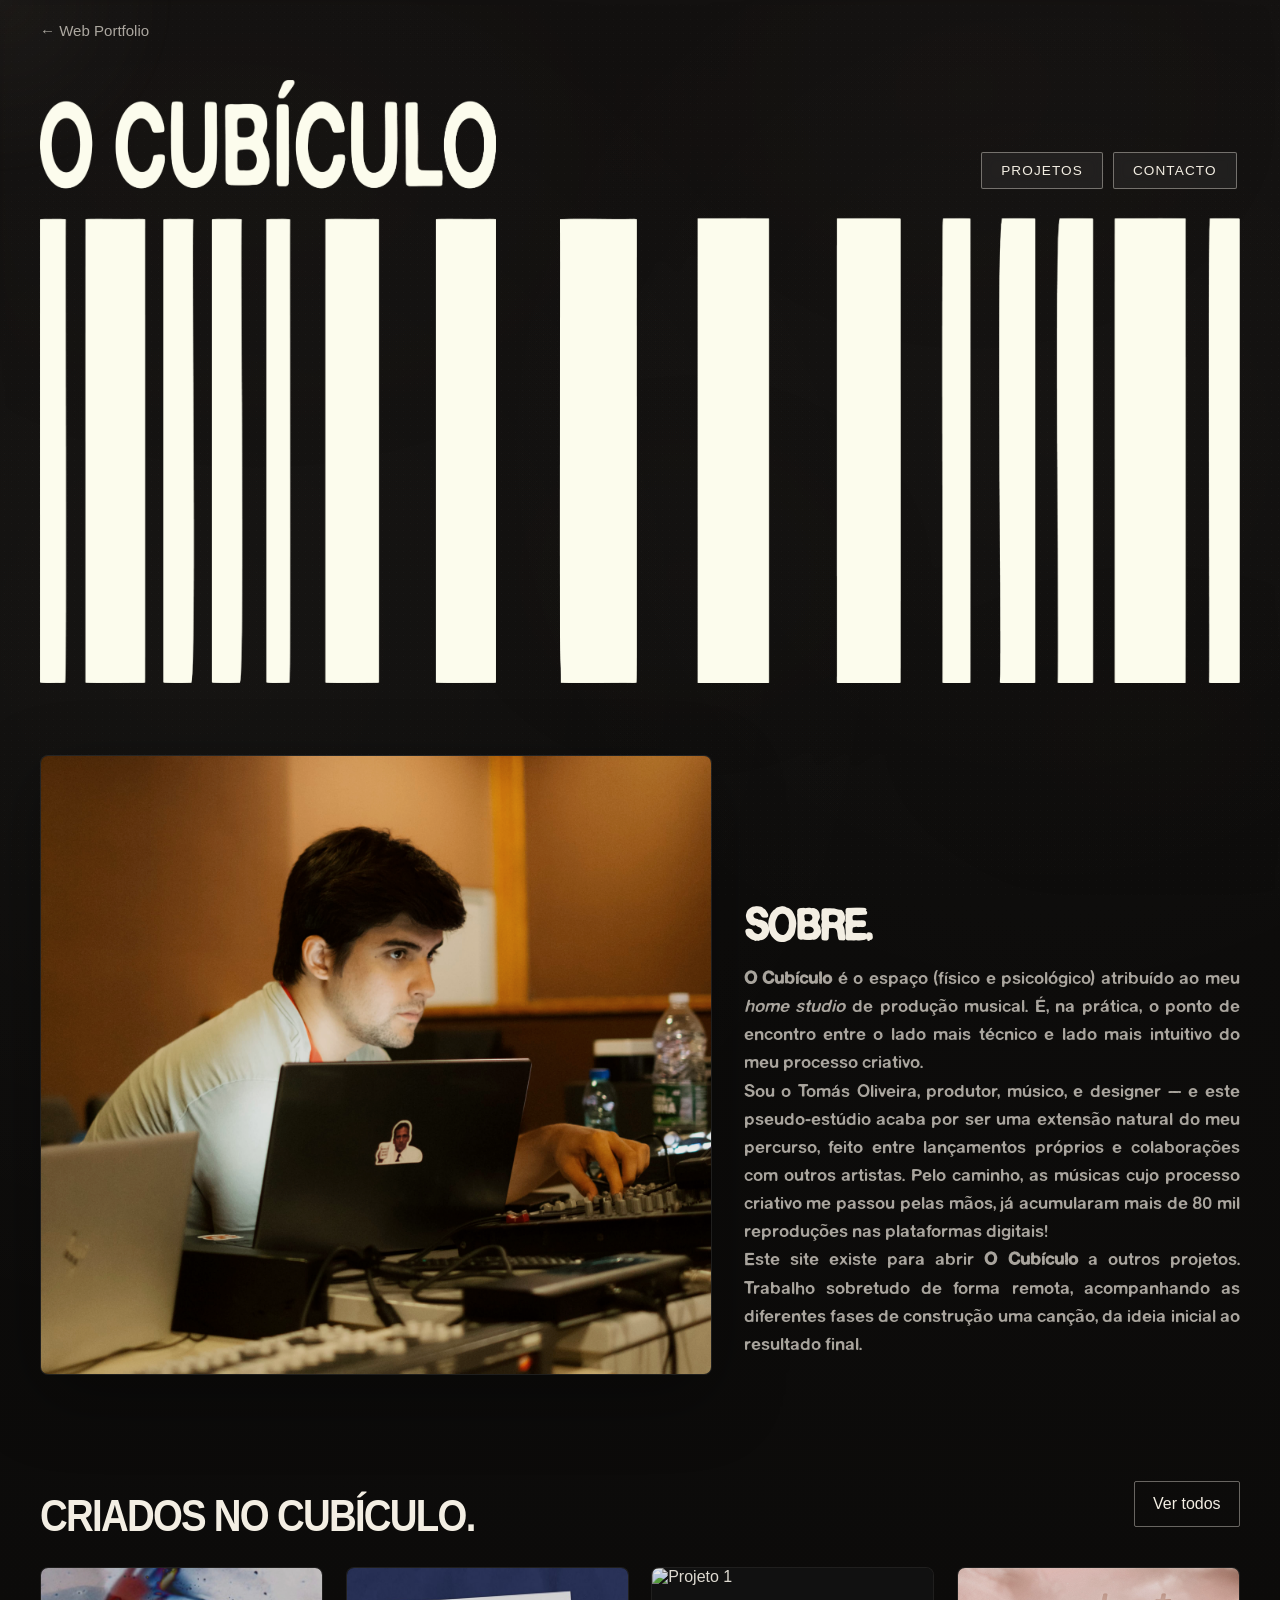
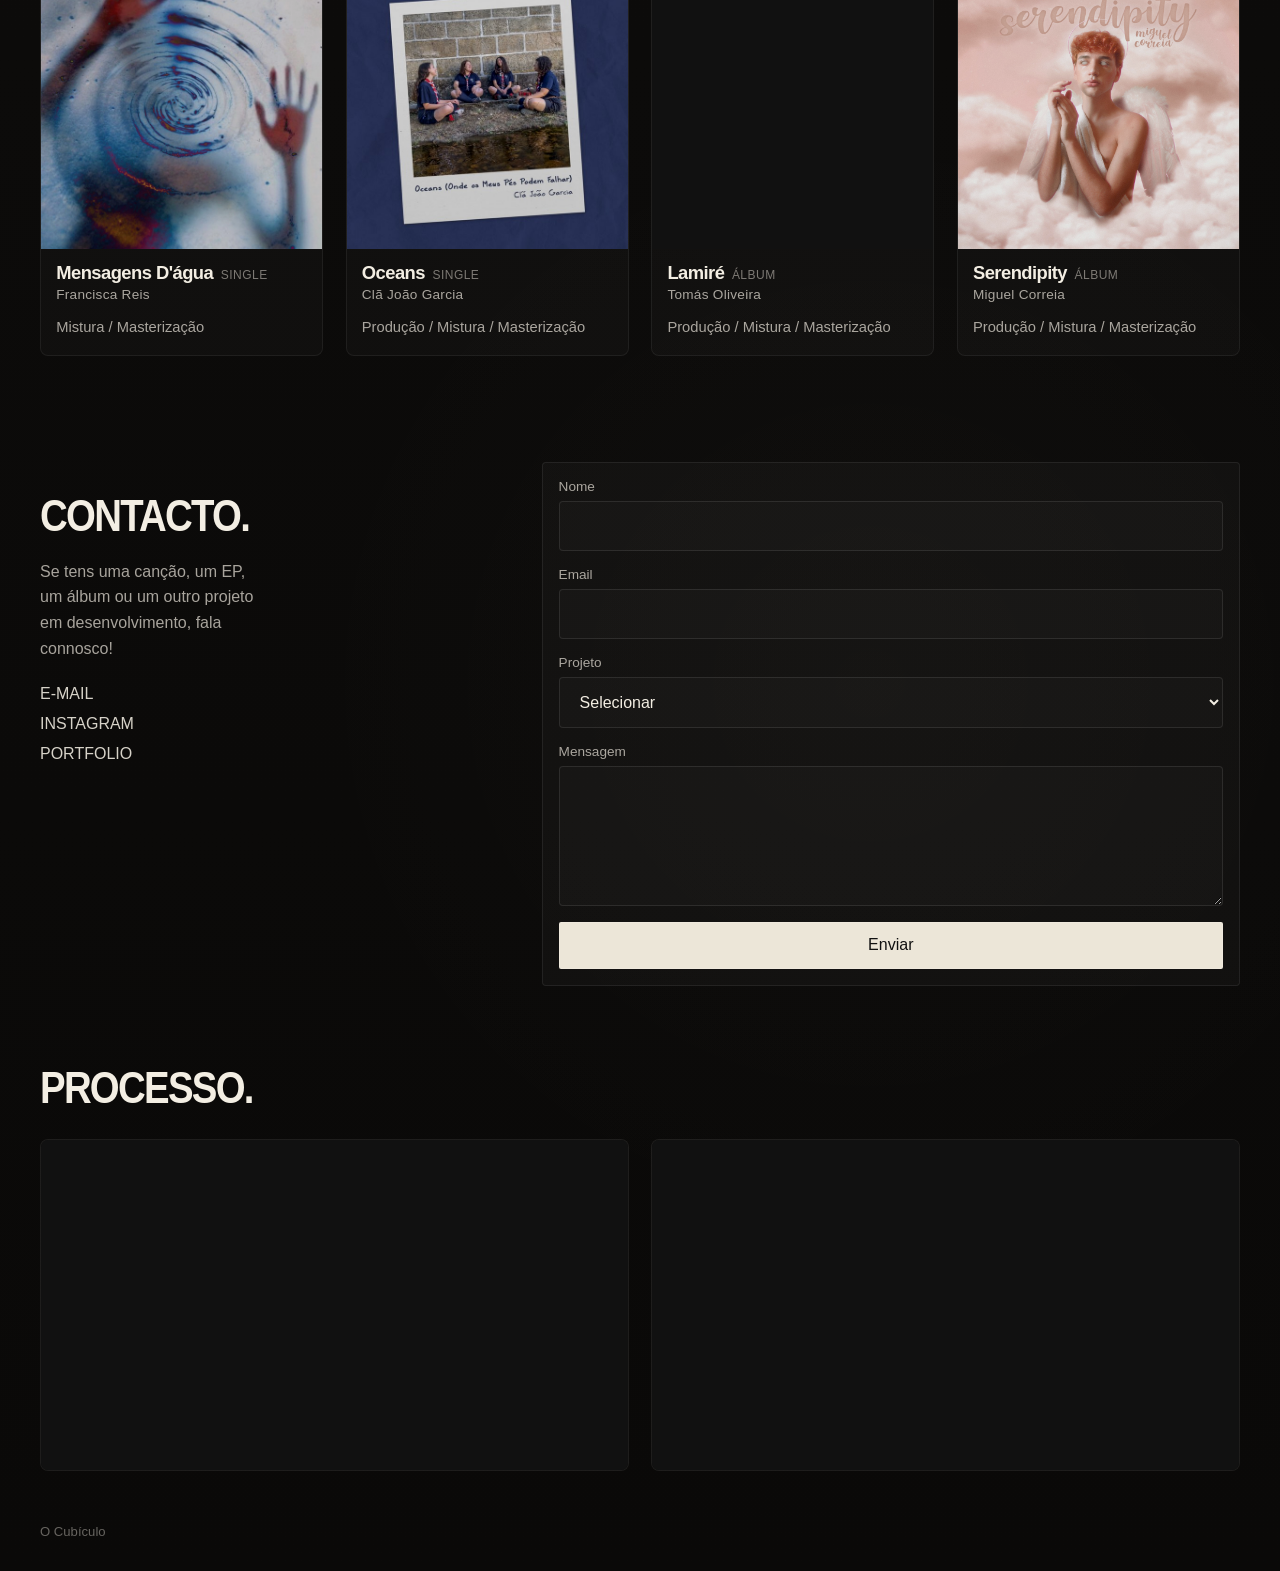
==== cubiculo/index.html @ 5eebec0a "jjj" ====
<!DOCTYPE html>
<html lang="pt-PT">

<head>
    <meta charset="UTF-8" />
    <meta name="viewport" content="width=device-width, initial-scale=1.0" />
    <title>O CUBÍCULO</title>
    <meta name="description" content="O CUBÍCULO" />
    <link rel="stylesheet" href="./style.css" />
    <link rel="icon" type="image/x-icon" href="./img/icon.ico">
    <!-- Preload das imagens críticas (above the fold) -->
    <link rel="preload" as="image" href="./img/cub-ext.png">
    <link rel="preload" as="image" href="./img/tomas1.jpeg">
    <link rel="preload" as="image" href="./img/textura.jpg">
</head>

<body>
    <div class="grain"></div>
    <div class="bg-stains"></div>
    <div class="site-texture"></div>
    <div class="cursor-glow"></div>

    <main class="page-shell" id="top">
        <div class="top-actions reveal">
            <a href="../index.html" class="back-home">← Web Portfolio</a>
        </div>

        <section class="hero hero-full-image reveal">

            <!-- BOTÕES SOBREPOSTOS -->
            <div class="hero-nav">
                <a href="#projetos" class="hero-btn">Projetos</a>
                <a href="#contacto" class="hero-btn ghost">Contacto</a>
            </div>

            <img src="./img/cub-ext.png" alt="O Cubículo" class="hero-full-image-file" />
        </section>


        <section class="section section-visual">
            <div class="visual-grid">
                <div class="visual-photo reveal">
                    <img src="./img/profissional.jpg" alt="Tomás no estúdio" loading="lazy" />
                </div>

                <div class="visual-copy reveal">
                    <p class="section-label"></p>
                    <h2>Sobre.</h2>
                    <p class="visual-bio">
                        <b>O Cubículo</b> é o espaço (físico e psicológico) atribuído ao meu <i>home studio</i> de produção musical. É, na prática, o ponto de encontro entre o lado mais técnico e lado mais intuitivo do meu processo criativo.
                        <br>Sou o Tomás Oliveira, produtor, músico, e designer — e este pseudo-estúdio acaba por ser uma extensão natural do meu percurso, feito entre lançamentos próprios e colaborações com outros artistas. Pelo caminho, as músicas cujo
                        processo criativo me passou pelas mãos, já acumularam mais de 80 mil reproduções nas plataformas digitais!
                        <br>Este site existe para abrir <b>O Cubículo</b> a outros projetos. Trabalho sobretudo de forma remota, acompanhando as diferentes fases de construção uma canção, da ideia inicial ao resultado final.
                    </p>
                </div>
            </div>
        </section>

        <section id="projetos" class="section">
            <div class="section-intro section-intro-row reveal projects-intro">
                <div>
                    <p class="section-label"></p>
                    <h2>Criados no Cubículo.</h2>
                </div>

                <a href="./projects.html" class="button button-secondary section-button">
          Ver todos
        </a>
            </div>

            <div class="projects-grid projects-grid-featured">
                <article class="project-card reveal">
                    <a href="https://show.co/B19aasw" class="project-image-link">
                        <div class="project-image-wrap square">
                            <img src="./img/agua.jpeg" alt="Mensagens d'Água" class="project-image" loading="lazy" />
                        </div>
                    </a>
                    <div class="project-meta">
                        <h3>Mensagens D'água<span class="project-type">Single</span></h3>
                        <p class="project-artist">Francisca Reis</p>
                        <p class="project-desc">Mistura / Masterização</p>
                    </div>
                </article>

                <article class="project-card reveal">
                    <a href="https://www.youtube.com/watch?v=JdPMcDybYcU&pp=ygUPY2xhIGpvYW8gZ2FyY2lh" class="project-image-link">
                        <div class="project-image-wrap square">
                            <img src="./img/oceans.jpg" alt="Projeto 2" class="project-image" loading="lazy" />
                        </div>
                    </a>
                    <div class="project-meta">
                        <h3>Oceans<span class="project-type">Single</span></h3>
                        <p class="project-artist">Clã João Garcia</p>
                        <p class="project-desc">Produção / Mistura / Masterização</p>
                    </div>
                </article>

                <article class="project-card reveal">
                    <a href="https://www.youtube.com/watch?v=5MT288F68ak&list=PL1ll4eaSecOFTSMpmSjdk_NV-mwaVOlEK&pp=sAgC" class="project-image-link" target="_blank" rel="noreferrer">
                        <div class="project-image-wrap square">
                            <img src="./img/lamire.png" alt="Projeto 1" class="project-image" loading="lazy" />
                        </div>
                    </a>
                    <div class="project-meta">
                        <h3>Lamiré<span class="project-type">Álbum</span></h3>
                        <p class="project-artist">Tomás Oliveira</p>
                        <p class="project-desc">Produção / Mistura / Masterização</p>
                    </div>
                </article>

                <article class="project-card reveal">
                    <a href="https://www.youtube.com/watch?v=RCt8XkPFYEo&list=OLAK5uy_lKosbOljM3oK3ca_vEiYVicgf_FSefivw" class="project-image-link">
                        <div class="project-image-wrap square">
                            <img src="./img/serendipity.jpg" alt="Projeto 3" class="project-image" loading="lazy" />
                        </div>
                    </a>
                    <div class="project-meta">
                        <h3>Serendipity<span class="project-type">Álbum</span></h3>
                        <p class="project-artist">Miguel Correia</p>
                        <p class="project-desc">Produção / Mistura / Masterização</p>
                    </div>
                </article>
            </div>
        </section>


        <section id="contacto" class="section contact-section">
            <div class="contact-grid">
                <div class="contact-copy reveal">
                    <div class="section-intro contact-intro">
                        <p class="section-label"></p>
                        <h2>Contacto.</h2>
                    </div>

                    <p class="contact-text">
                        Se tens uma canção, um EP, um álbum ou um outro projeto em desenvolvimento, fala connosco!
                    </p>

                    <div class="contact-links">
                        <a href="mailto:tomasoliveira.media@gmail.com">E-MAIL</a>
                        <a href="https://instagram.com/ocubiculo" target="_blank" rel="noreferrer">INSTAGRAM</a>
                        <a href="../index.html">PORTFOLIO</a>
                    </div>
                </div>

                <form class="contact-form reveal" action="https://formspree.io/f/mpqorqjp" method="POST">

                    <div class="form-row">
                        <label for="nome">Nome</label>
                        <input type="text" id="nome" name="nome" required />
                    </div>

                    <div class="form-row">
                        <label for="email">Email</label>
                        <input type="email" id="email" name="email" required />
                    </div>

                    <div class="form-row">
                        <label for="tipo">Projeto</label>
                        <select id="tipo" name="tipo">
    <option value="">Selecionar</option>
    <option value="producao">Produção</option>
    <option value="mistura">Mistura</option>
    <option value="master">Masterização</option>
    <option value="composicao">Mistura & Masterização</option>
    <option value="outro">Outro</option>
  </select>
                    </div>

                    <div class="form-row">
                        <label for="mensagem">Mensagem</label>
                        <textarea id="mensagem" name="mensagem" rows="6" required></textarea>
                    </div>

                    <button type="submit" class="button button-primary">Enviar</button>
                </form>
            </div>
        </section>

        <section id="videos" class="section">
            <div class="section-intro reveal">
                <p class="section-label"></p>
                <h2>Processo.</h2>
            </div>

            <div class="videos-grid videos-grid-clean">
                <div class="video-card reveal">
                    <div class="video-embed">
                        <iframe src="https://www.youtube.com/embed/i1QkJxJHWWk" title="Vídeo 1" loading="lazy" allow="accelerometer; autoplay; clipboard-write; encrypted-media; gyroscope; picture-in-picture; web-share" allowfullscreen></iframe>
                    </div>
                </div>

                <div class="video-card reveal">
                    <div class="video-embed">
                        <iframe src="https://www.youtube.com/embed/a8SZSNYCGrU" title="Vídeo 2" loading="lazy" allow="accelerometer; autoplay; clipboard-write; encrypted-media; gyroscope; picture-in-picture; web-share" allowfullscreen></iframe>
                    </div>
                </div>
            </div>
        </section>

        <footer class="site-footer">
            <p>O Cubículo</p>
        </footer>
    </main>

    <script src="./script.js"></script>
</body>

</html>
---- cubiculo/style.css ----
:root {
    --bg: #0a0908;
    --bg-2: #0d0c0b;
    --bg-3: #131110;
    --panel: rgba(246, 240, 228, 0.035);
    --line: rgba(246, 240, 228, 0.095);
    --text: #f3eee3;
    --muted: rgba(243, 238, 227, 0.68);
    --accent: #ece6d8;
    --max: 1240px;
    --font-main: "Generic", "Nimbus Sans", "Helvetica Neue", Arial, sans-serif;
    --radius: 18px;
    --radius-lg: 28px;
    --shadow: 0 22px 70px rgba(0, 0, 0, 0.34);
}

* {
    box-sizing: border-box;
}

html {
    scroll-behavior: smooth;
}

body {
    margin: 0;
    background: radial-gradient(circle at 15% 20%, rgba(255, 244, 220, 0.03), transparent 26%), radial-gradient(circle at 82% 14%, rgba(255, 244, 220, 0.022), transparent 20%), radial-gradient(circle at 68% 72%, rgba(255, 244, 220, 0.02), transparent 24%), linear-gradient(180deg, var(--bg-3) 0%, var(--bg-2) 28%, var(--bg) 100%);
    color: var(--text);
    font-family: var(--font-main);
    font-stretch: 105%;
    text-rendering: optimizeLegibility;
    -webkit-font-smoothing: antialiased;
    overflow-x: hidden;
}

@font-face {
    font-family: "Generic Slim";
    src: url("./fonts/generic-g40-cc-slender.otf") format("opentype");
    font-weight: normal;
    font-style: normal;
    font-display: swap;
}

.site-texture {
    position: fixed;
    inset: 0;
    pointer-events: none;
    z-index: 0;
    background-image: url("./img/textura.jpg");
    background-size: cover;
    background-position: center;
    background-repeat: no-repeat;
    opacity: 0.20;
    mix-blend-mode: screen;
    will-change: transform;
    contain: strict;
}

img {
    display: block;
    max-width: 100%;
}

a {
    color: inherit;
    text-decoration: none;
}

button,
input,
textarea,
select {
    font: inherit;
}

.grain {
    position: fixed;
    inset: 0;
    pointer-events: none;
    z-index: 0;
    opacity: 0.18;
    mix-blend-mode: screen;
    background-image: radial-gradient(rgba(255, 255, 255, 0.16) 0.7px, transparent 0.7px), radial-gradient(rgba(255, 255, 255, 0.08) 0.5px, transparent 0.5px);
    background-size: 4px 4px, 7px 7px;
    background-position: 0 0, 1px 2px;
}

.bg-stains {
    position: fixed;
    inset: 0;
    pointer-events: none;
    z-index: 0;
    opacity: 0.34;
    background: radial-gradient(ellipse at 20% 18%, rgba(120, 105, 85, 0.07), transparent 34%), radial-gradient(ellipse at 76% 10%, rgba(135, 115, 92, 0.05), transparent 28%), radial-gradient(ellipse at 54% 64%, rgba(110, 95, 78, 0.055), transparent 30%), radial-gradient(ellipse at 90% 82%, rgba(92, 80, 64, 0.04), transparent 22%);
    filter: blur(6px);
    will-change: transform;
    contain: strict;
}

.cursor-glow {
    position: fixed;
    width: 420px;
    height: 420px;
    border-radius: 50%;
    pointer-events: none;
    z-index: 0;
    background: radial-gradient(circle, rgba(255, 245, 224, 0.05), transparent 65%);
    transform: translate(-50%, -50%);
    filter: blur(10px);
    opacity: 0.75;
    will-change: left, top;
}

.page-shell,
.site-footer {
    position: relative;
    z-index: 1;
}

.page-shell {
    max-width: var(--max);
    margin: 0 auto;
    padding: 0 1.25rem;
}

.page-top {
    padding: 2.2rem 0 2.5rem;
    display: grid;
    gap: 1.75rem;
}

.page-top-links {
    display: flex;
    flex-wrap: wrap;
    gap: 1rem 1.4rem;
    align-items: center;
}

.back-link {
    display: inline-flex;
    align-items: center;
    gap: 0.3rem;
    color: var(--muted);
    font-size: 0.94rem;
    line-height: 1;
    transition: opacity 180ms ease, transform 180ms ease, color 180ms ease;
}

.back-link:hover {
    color: var(--text);
    transform: translateX(-2px);
}

.page-heading {
    display: grid;
    gap: 1rem;
}

.page-heading .eyebrow,
.page-heading h1 {
    margin: 0;
}

.top-actions {
    padding-top: 1.4rem;
}

.back-home,
.back-link {
    display: inline-flex;
    align-items: center;
    gap: 0.3rem;
    color: var(--muted);
    font-size: 0.94rem;
    transition: opacity 180ms ease, transform 180ms ease, color 180ms ease;
}

.back-home:hover,
.back-link:hover {
    color: var(--text);
    transform: translateX(-2px);
}

.hero {
    min-height: auto;
    display: block;
    padding: 2.5rem 0 1.5rem;
}

.hero-full-image {
    width: 100%;
    position: relative;
}

.hero-full-image-file {
    display: block;
    width: 100%;
    height: auto;
    max-width: 100%;
}

.hero-nav {
    position: absolute;
    top: 7rem;
    right: 0.2rem;
    display: flex;
    gap: 0.6rem;
    z-index: 5;
}

.hero-btn {
    font-family: inherit;
    font-size: 0.85rem;
    text-transform: uppercase;
    letter-spacing: 0.08em;
    color: var(--text);
    background: rgba(255, 255, 255, 0.06);
    padding: 0.6rem 1.2rem;
    border-radius: 2px;
    border: 1px solid rgba(243, 238, 227, 0.4);
    backdrop-filter: blur(6px);
    transition: all 0.2s ease;
    filter: blur(0.2px);
}

.hero-btn:hover {
    background: var(--text);
    color: #111;
    border-color: var(--text);
}

.hero-copy,
.page-heading,
.visual-copy {
    display: grid;
    gap: 1.1rem;
    font-family: "Generic Slim", var(--font-main);
}

.hero-copy {
    max-width: 420px;
    justify-self: start;
}

.eyebrow,
.section-label {
    margin: 0;
    letter-spacing: 0.08em;
    text-transform: uppercase;
    font-size: 0.76rem;
    line-height: 1.2;
    color: var(--muted);
}

.ink {
    text-shadow: 0 0 0.4px rgba(243, 238, 227, 0.9), 0.4px 0 rgba(243, 238, 227, 0.15), -0.4px 0 rgba(243, 238, 227, 0.1);
    filter: blur(0.15px);
}

h1,
h2,
h3,
p {
    margin-top: 0;
}

h1 {
    margin-bottom: 0;
    font-size: clamp(2.5rem, 6vw, 5rem);
    line-height: 0.94;
    letter-spacing: -0.05em;
    font-weight: 600;
    max-width: 9ch;
    text-transform: uppercase;
    transform: scaleY(1.16);
}

h2 {
    margin-bottom: 0;
    font-size: clamp(1.8rem, 3vw, 2.8rem);
    line-height: 0.96;
    letter-spacing: -0.045em;
    font-weight: 600;
    max-width: 20ch;
    text-transform: uppercase;
    transform: scaleY(1.16);
    transform-origin: center;
}

h3 {
    margin-bottom: 0.3rem;
    font-size: 1.15rem;
    line-height: 1.02;
    letter-spacing: -0.03em;
    font-weight: 600;
}

.hero-text,
.contact-text,
.service-line span:last-child,
.project-desc {
    font-size: 1rem;
    line-height: 1.6;
    color: var(--muted);
}

.visual-bio {
    font-size: 1.1rem;
    line-height: 1.6;
    color: var(--muted);
    text-align: justify;
}

.project-artist {
    font-size: 0.85rem;
    color: var(--muted);
    letter-spacing: 0.02em;
}

.project-type {
    font-size: 0.75rem;
    color: var(--muted);
    opacity: 0.7;
    font-weight: 400;
    white-space: nowrap;
    padding-left: 3%;
    text-transform: uppercase;
    letter-spacing: 0.04em;
}

.hero-text {
    max-width: 24ch;
    margin-bottom: 1.6rem;
}

.visual-bio,
.contact-text {
    margin: 0;
}

select {
    width: 100%;
    border: 1px solid rgba(255, 255, 255, 0.09);
    background: rgba(255, 255, 255, 0.02);
    color: var(--text);
    padding: 0.95rem 1rem;
    border-radius: 4px;
    outline: none;
    transition: border-color 180ms ease, background 180ms ease;
}

select:focus {
    border-color: rgba(255, 255, 255, 0.22);
    background: rgba(255, 255, 255, 0.04);
}

.hero-actions {
    display: flex;
    gap: 0.8rem;
    flex-wrap: wrap;
}

.button {
    display: inline-flex;
    align-items: center;
    justify-content: center;
    min-height: 46px;
    padding: 0.82rem 1.15rem;
    border-radius: 2px;
    border: 1px solid rgba(243, 238, 227, 0.4);
    transition: transform 180ms ease, background 180ms ease, border-color 180ms ease, opacity 180ms ease;
}

.button:hover {
    transform: translateY(-1px);
    background: var(--text);
    color: #111;
    border-color: var(--text);
}

.button-primary {
    background: var(--accent);
    color: #111;
    border-color: rgba(243, 238, 227, 0.4);
}

.button-secondary {
    background: transparent;
    color: var(--text);
}

.section {
    padding: 3.3rem 0;
}

.section-projects-list {
    padding-top: 0;
}

.section-compact {
    padding: 4rem 0;
}

.section-intro {
    display: grid;
    gap: 1rem;
    margin-bottom: 2rem;
}

.section-intro-row {
    display: flex;
    align-items: end;
    justify-content: space-between;
    gap: 1rem;
}

.section-button {
    white-space: nowrap;
}

.section-visual {
    padding-top: 3rem;
}

.visual-grid {
    display: grid;
    grid-template-columns: minmax(0, 1.15fr) minmax(0, 0.85fr);
    gap: 2rem;
    align-items: end;
}

.visual-photo {
    border-radius: 8px;
    overflow: hidden;
    border: 1px solid rgba(255, 255, 255, 0.06);
    background: rgba(255, 255, 255, 0.02);
    box-shadow: var(--shadow);
}

.visual-photo img {
    width: 100%;
    height: 100%;
    object-fit: cover;
    min-height: 520px;
    max-height: 760px;
    filter: saturate(0.88) contrast(1.02) brightness(0.92);
}

.visual-copy {
    padding-bottom: 1rem;
}

.projects-intro {
    align-items: flex-start;
}

.projects-intro>div:first-child {
    display: grid;
    gap: 1.1rem;
    max-width: 760px;
}

.projects-intro .section-label {
    margin: 0;
}

.projects-intro h2 {
    margin: 0;
    max-width: 26ch;
}

.projects-grid {
    display: grid;
    gap: 1.4rem;
    align-items: start;
}

.projects-grid-featured,
.projects-grid-all {
    grid-template-columns: repeat(4, minmax(0, 1fr));
}

.project-card {
    background: rgba(255, 255, 255, 0.022);
    border: 1px solid rgba(255, 255, 255, 0.06);
    border-radius: 8px;
    overflow: hidden;
    transition: transform 220ms ease, border-color 220ms ease, background 220ms ease;
}

.project-card:hover {
    transform: translateY(-4px);
    border-color: rgba(255, 255, 255, 0.14);
    background: rgba(255, 255, 255, 0.04);
}

.project-image-link {
    display: block;
}

.project-image-wrap {
    display: block;
    overflow: hidden;
    background: #111;
}

.project-image-wrap.square {
    aspect-ratio: 1 / 1;
}

.project-image {
    width: 100%;
    height: 100%;
    object-fit: cover;
    filter: saturate(0.88) contrast(1.04) brightness(0.9);
    transition: transform 500ms ease;
}

.project-card:hover .project-image,
.project-image-link:hover .project-image {
    transform: scale(1.035);
}

.project-meta {
    padding: 0.9rem 0.95rem 1rem;
}

.project-desc {
    margin-bottom: 0;
    font-size: 0.92rem;
}

.services-minimal {
    border-top: 1px solid var(--line);
}

.service-line {
    display: grid;
    grid-template-columns: 1fr 1.2fr;
    gap: 1rem;
    padding: 1rem 0;
    border-bottom: 1px solid var(--line);
}

.service-line span:first-child {
    font-size: 1.1rem;
    line-height: 1.1;
    letter-spacing: -0.02em;
}

.contact-section {
    padding-bottom: 1rem;
}

.contact-grid {
    display: grid;
    grid-template-columns: minmax(0, 0.8fr) minmax(0, 1.2fr);
    gap: 2.25rem;
    align-items: start;
}

.contact-copy {
    display: grid;
    gap: 1.5rem;
    align-self: start;
    padding-top: 1.25rem;
}

.contact-intro {
    margin-bottom: 0;
}

.contact-copy h2 {
    max-width: 14ch;
}

.contact-text {
    max-width: 26ch;
}

.contact-links {
    display: grid;
    gap: 0.75rem;
}

.contact-links a {
    color: var(--text);
    opacity: 0.88;
    transition: opacity 180ms ease;
}

.contact-links a:hover {
    opacity: 1;
}

.contact-form {
    display: grid;
    gap: 1rem;
    padding: 1rem;
    border-radius: 4px;
    background: rgba(255, 255, 255, 0.028);
    border: 1px solid rgba(255, 255, 255, 0.07);
}

.form-row {
    display: grid;
    gap: 0.42rem;
}

label {
    font-size: 0.85rem;
    color: var(--muted);
}

input,
textarea {
    width: 100%;
    border: 1px solid rgba(255, 255, 255, 0.09);
    background: rgba(255, 255, 255, 0.02);
    color: var(--text);
    padding: 0.95rem 1rem;
    border-radius: 4px;
    outline: none;
    transition: border-color 180ms ease, background 180ms ease;
}

input:focus,
textarea:focus {
    border-color: rgba(255, 255, 255, 0.22);
    background: rgba(255, 255, 255, 0.04);
}

.videos-grid {
    display: grid;
    grid-template-columns: repeat(2, minmax(0, 1fr));
    gap: 1.4rem;
    align-items: start;
}

.video-card {
    background: rgba(255, 255, 255, 0.022);
    border: 1px solid rgba(255, 255, 255, 0.06);
    border-radius: 8px;
    overflow: hidden;
    transition: transform 220ms ease, border-color 220ms ease, background 220ms ease;
}

.video-card:hover {
    transform: translateY(-4px);
    border-color: rgba(255, 255, 255, 0.14);
    background: rgba(255, 255, 255, 0.04);
}

.video-embed {
    position: relative;
    aspect-ratio: 16 / 9;
    background: #111;
}

.video-embed iframe {
    width: 100%;
    height: 100%;
    border: 0;
    display: block;
}

.video {
    padding-top: 1.25rem;
}

.site-footer {
    padding: 0 0 2rem;
}

.site-footer p {
    margin: 0;
    color: rgba(243, 238, 227, 0.4);
    font-size: 0.82rem;
}

.reveal {
    opacity: 0;
    transform: translateY(22px);
    transition: opacity 700ms ease, transform 700ms ease;
}

.reveal.visible {
    opacity: 1;
    transform: translateY(0);
}

@media (max-width: 1100px) {
    .projects-grid-featured,
    .projects-grid-all {
        grid-template-columns: repeat(2, minmax(0, 1fr));
    }
}

@media (max-width: 980px) {
    .hero,
    .visual-grid,
    .contact-grid,
    .service-line,
    .videos-grid {
        grid-template-columns: 1fr;
    }
    .hero {
        min-height: auto;
        gap: 2rem;
        padding-top: 2rem;
    }
    .hero-copy {
        max-width: none;
        order: 2;
    }
    .visual-photo img {
        min-height: 360px;
        max-height: 520px;
    }
    .contact-copy {
        padding-top: 0;
        gap: 1.25rem;
    }
    h1,
    h2 {
        max-width: none;
    }
    .section-intro-row {
        align-items: start;
        flex-direction: column;
    }
}

@media (max-width: 760px) {
    .page-shell {
        padding: 0 1rem;
    }
    .cursor-glow,
    .grain {
        display: none;
    }
    .site-texture {
        opacity: 0.12;
    }
    .bg-stains {
        opacity: 0.16;
        filter: blur(10px);
    }
    .top-actions {
        padding-top: 1rem;
    }
    .back-home,
    .back-link {
        font-size: 0.9rem;
    }
    .hero {
        padding: 1rem 0 0.5rem;
    }
    .hero-full-image {
        display: grid;
        gap: 0.9rem;
    }
    .hero-nav {
        position: static;
        display: grid;
        grid-template-columns: 1fr 1fr;
        gap: 0.6rem;
        order: 2;
    }
    .hero-full-image-file {
        order: 1;
        width: 100%;
        height: auto;
    }
    .hero-btn {
        width: 100%;
        justify-content: center;
        padding: 0.8rem 0.9rem;
        font-size: 0.8rem;
        backdrop-filter: none;
    }
    h1 {
        font-size: clamp(2.2rem, 13vw, 4rem);
        transform: scaleY(1.1);
    }
    h2 {
        font-size: clamp(1.9rem, 9vw, 2.5rem);
        line-height: 0.95;
        max-width: none;
        transform: scaleY(1.08);
    }
    .projects-intro h2,
    .contact-copy h2 {
        max-width: none;
    }
    .projects-grid-featured,
    .projects-grid-all {
        grid-template-columns: 1fr;
    }
    .projects-grid {
        gap: 1rem;
    }
    .project-meta {
        padding: 0.8rem 0.85rem 0.9rem;
    }
    .project-artist {
        font-size: 0.82rem;
    }
    .project-desc {
        font-size: 0.88rem;
        line-height: 1.45;
    }
    .service-line {
        grid-template-columns: 1fr;
        gap: 0.35rem;
        padding: 0.95rem 0;
    }
    .service-line span:first-child {
        font-size: 1rem;
    }
    .service-line span:last-child {
        font-size: 0.95rem;
        line-height: 1.45;
    }
    .visual-grid,
    .contact-grid,
    .videos-grid {
        grid-template-columns: 1fr;
    }
    .visual-photo img {
        min-height: 300px;
        max-height: 460px;
    }
    .contact-section {
        padding-bottom: 0.5rem;
    }
    .contact-form {
        padding: 1rem;
    }
    .section {
        padding: 3.2rem 0;
    }
    .section-compact {
        padding: 2.8rem 0;
    }
    .button {
        width: 100%;
    }
    .page-top {
        padding: 1.4rem 0 1.6rem;
        gap: 1.1rem;
    }
}
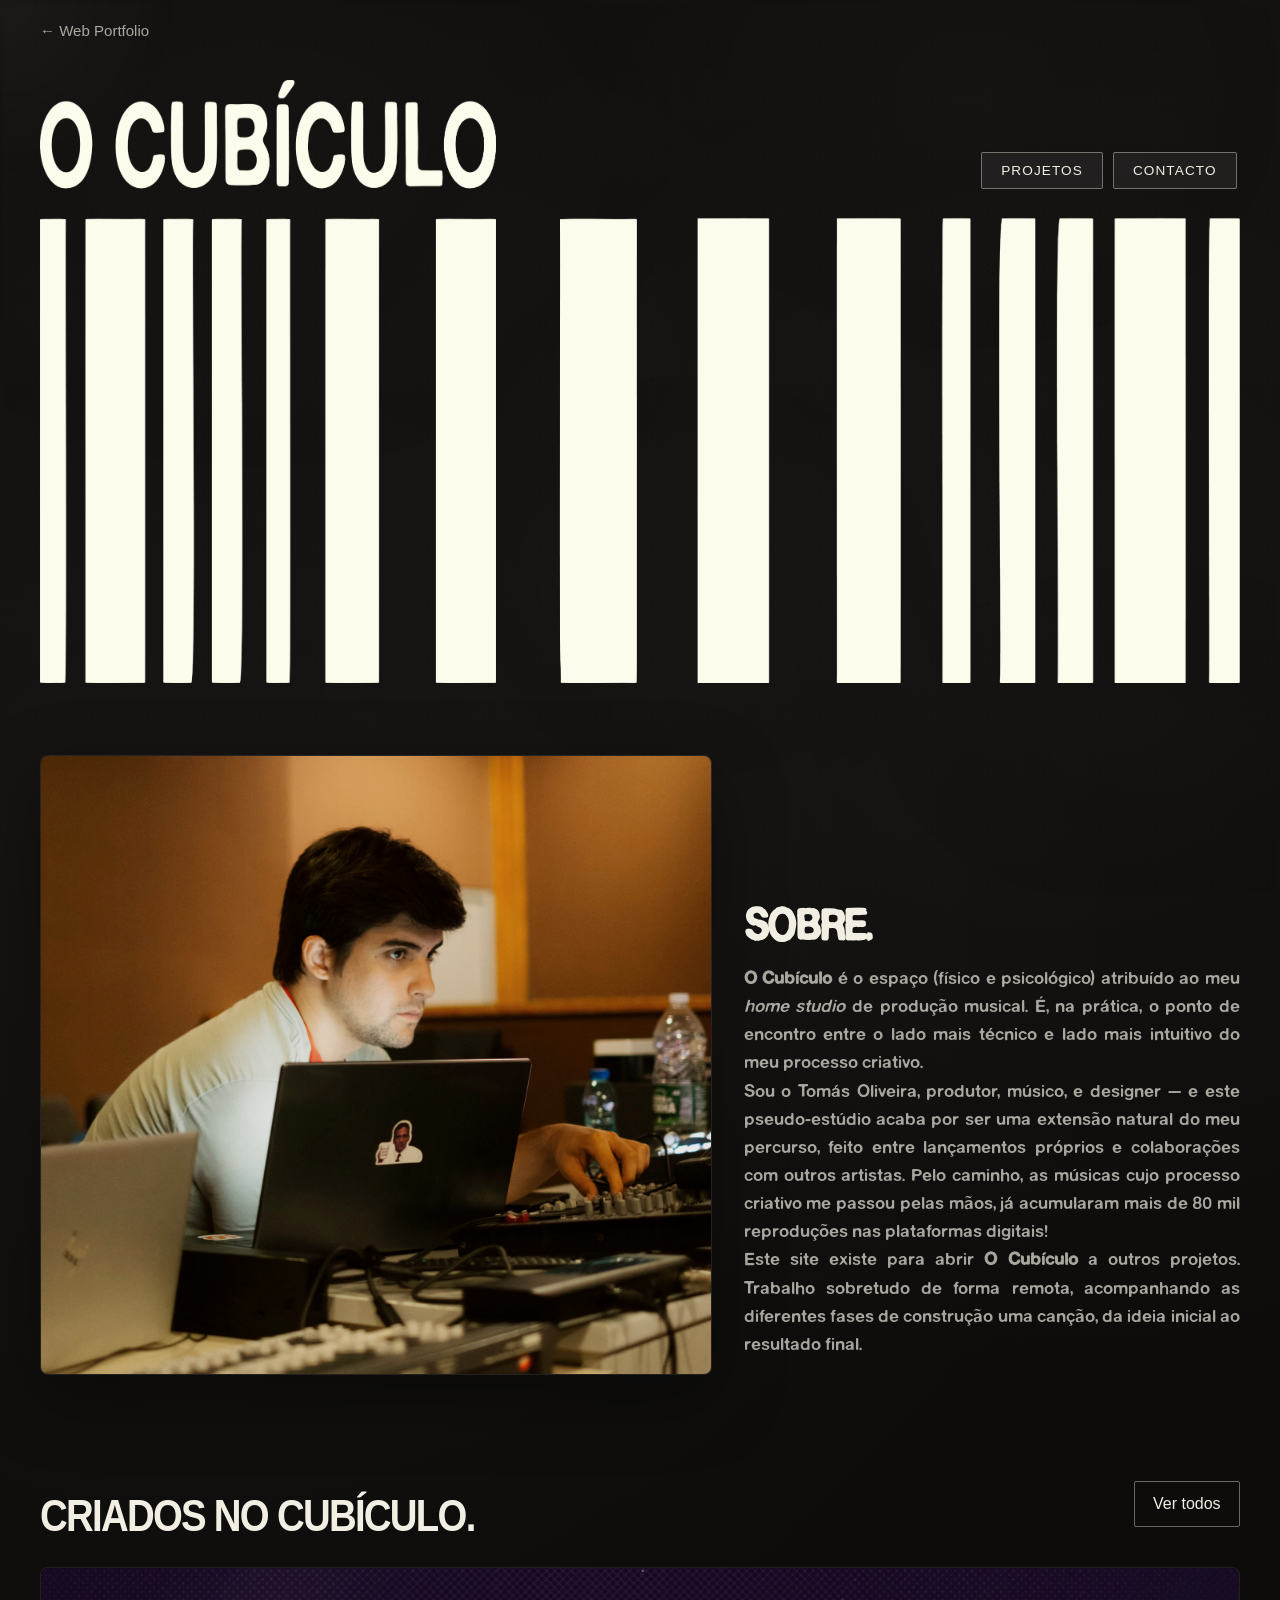
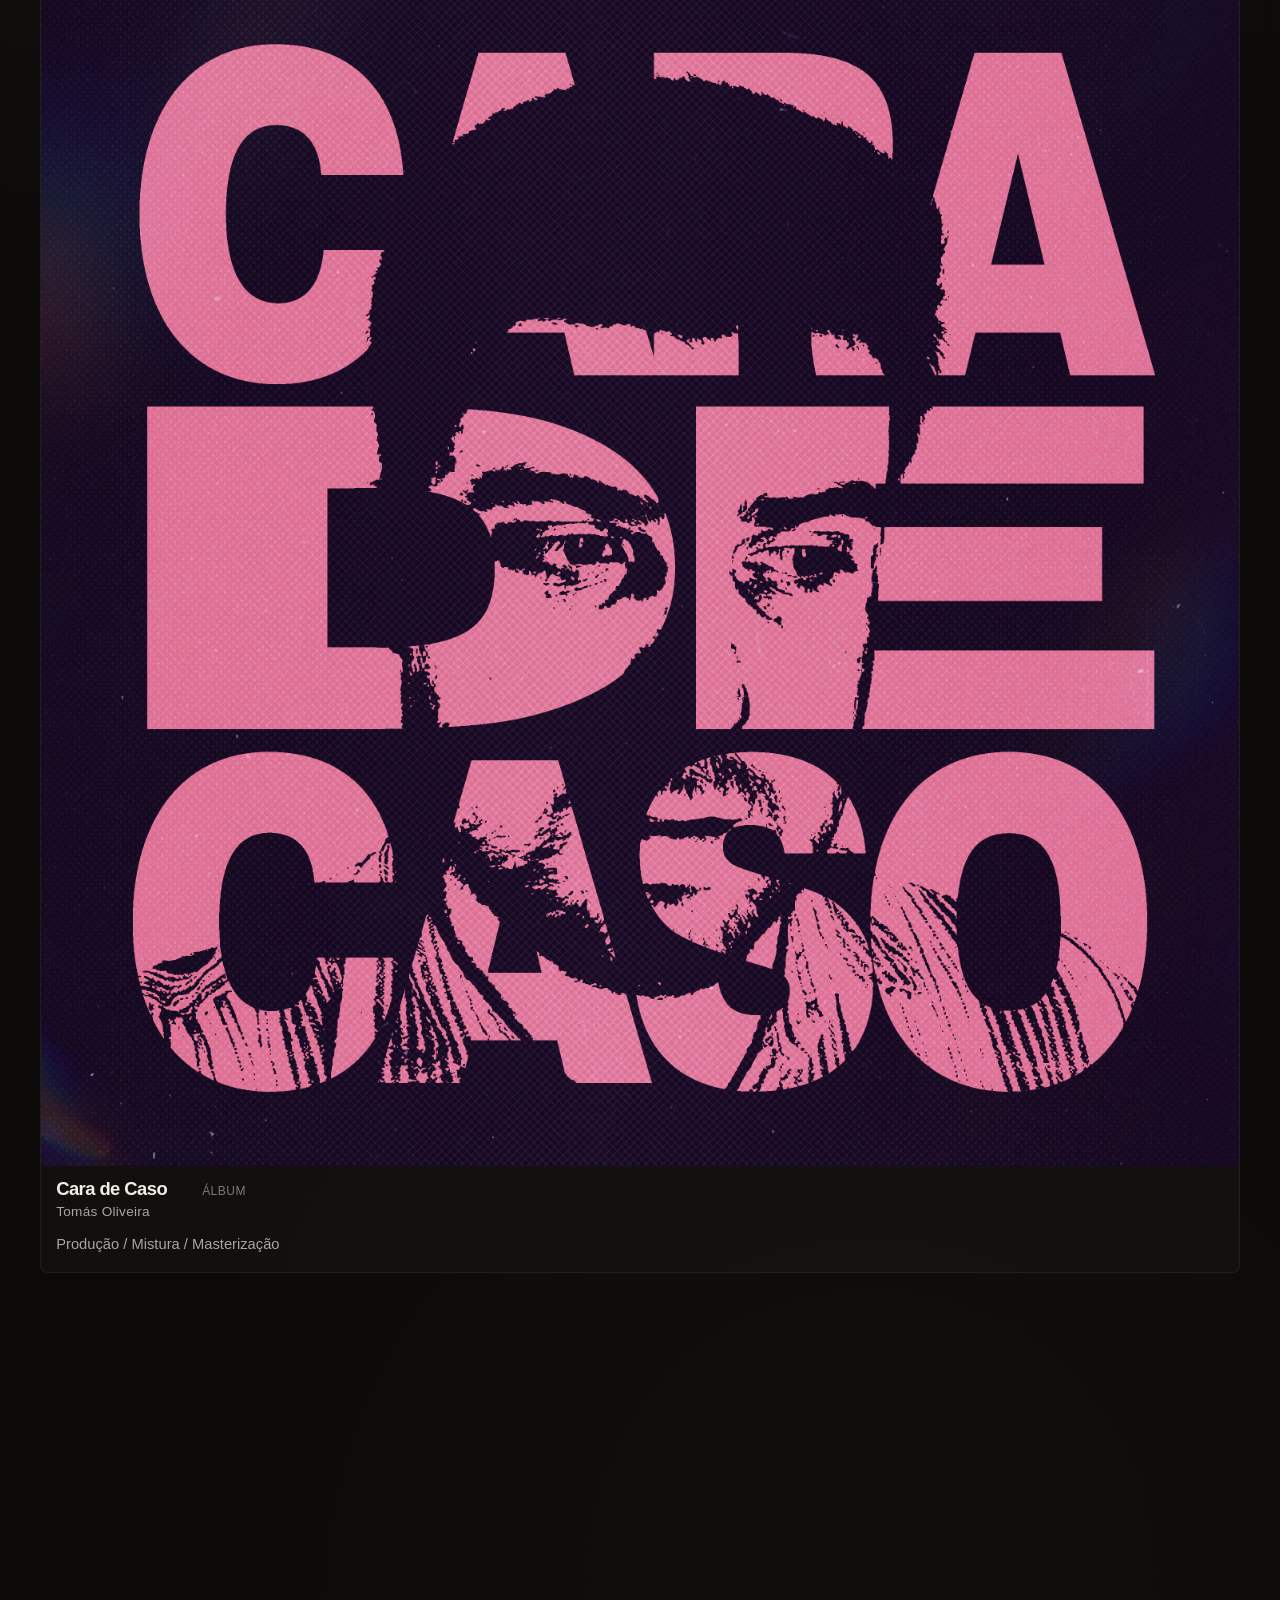
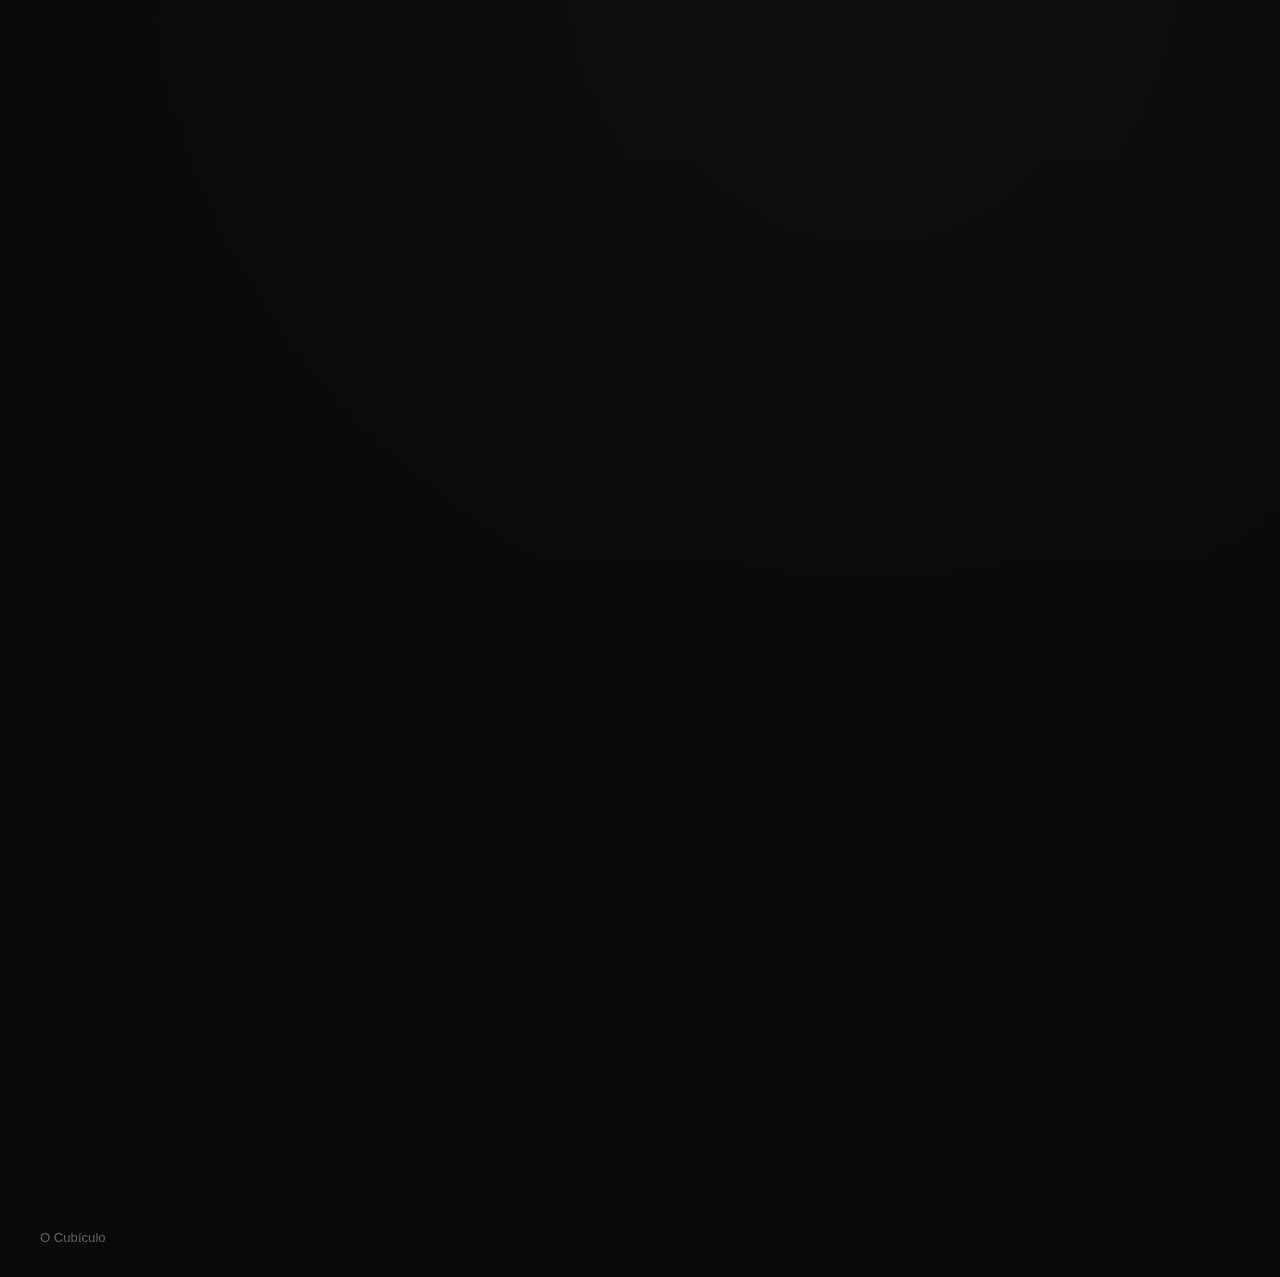
==== commit 64df6f11: "eee" ====
--- a/cubiculo/index.html
+++ b/cubiculo/index.html
@@ -68,6 +68,19 @@
         </a>
             </div>
 
+            <article class="project-card reveal">
+                    <a href="https://onerpm.link/118178157206" class="project-image-link">
+                        <div class="project-image-wrap square">
+                            <img src="./img/cdc.jpg" alt="Projeto" class="project-image" />
+                        </div>
+                    </a>
+                    <div class="project-meta">
+                        <h3>Cara de Caso<span class="project-type">Álbum</span></h3>
+                        <p class="project-artist">Tomás Oliveira</p>
+                        <p class="project-desc">Produção / Mistura / Masterização</p>
+                    </div>
+                </article>
+
             <div class="projects-grid projects-grid-featured">
                 <article class="project-card reveal">
                     <a href="https://show.co/B19aasw" class="project-image-link">
@@ -91,19 +104,6 @@
                     <div class="project-meta">
                         <h3>Oceans<span class="project-type">Single</span></h3>
                         <p class="project-artist">Clã João Garcia</p>
-                        <p class="project-desc">Produção / Mistura / Masterização</p>
-                    </div>
-                </article>
-
-                <article class="project-card reveal">
-                    <a href="https://www.youtube.com/watch?v=5MT288F68ak&list=PL1ll4eaSecOFTSMpmSjdk_NV-mwaVOlEK&pp=sAgC" class="project-image-link" target="_blank" rel="noreferrer">
-                        <div class="project-image-wrap square">
-                            <img src="./img/lamire.png" alt="Projeto 1" class="project-image" loading="lazy" />
-                        </div>
-                    </a>
-                    <div class="project-meta">
-                        <h3>Lamiré<span class="project-type">Álbum</span></h3>
-                        <p class="project-artist">Tomás Oliveira</p>
                         <p class="project-desc">Produção / Mistura / Masterização</p>
                     </div>
                 </article>
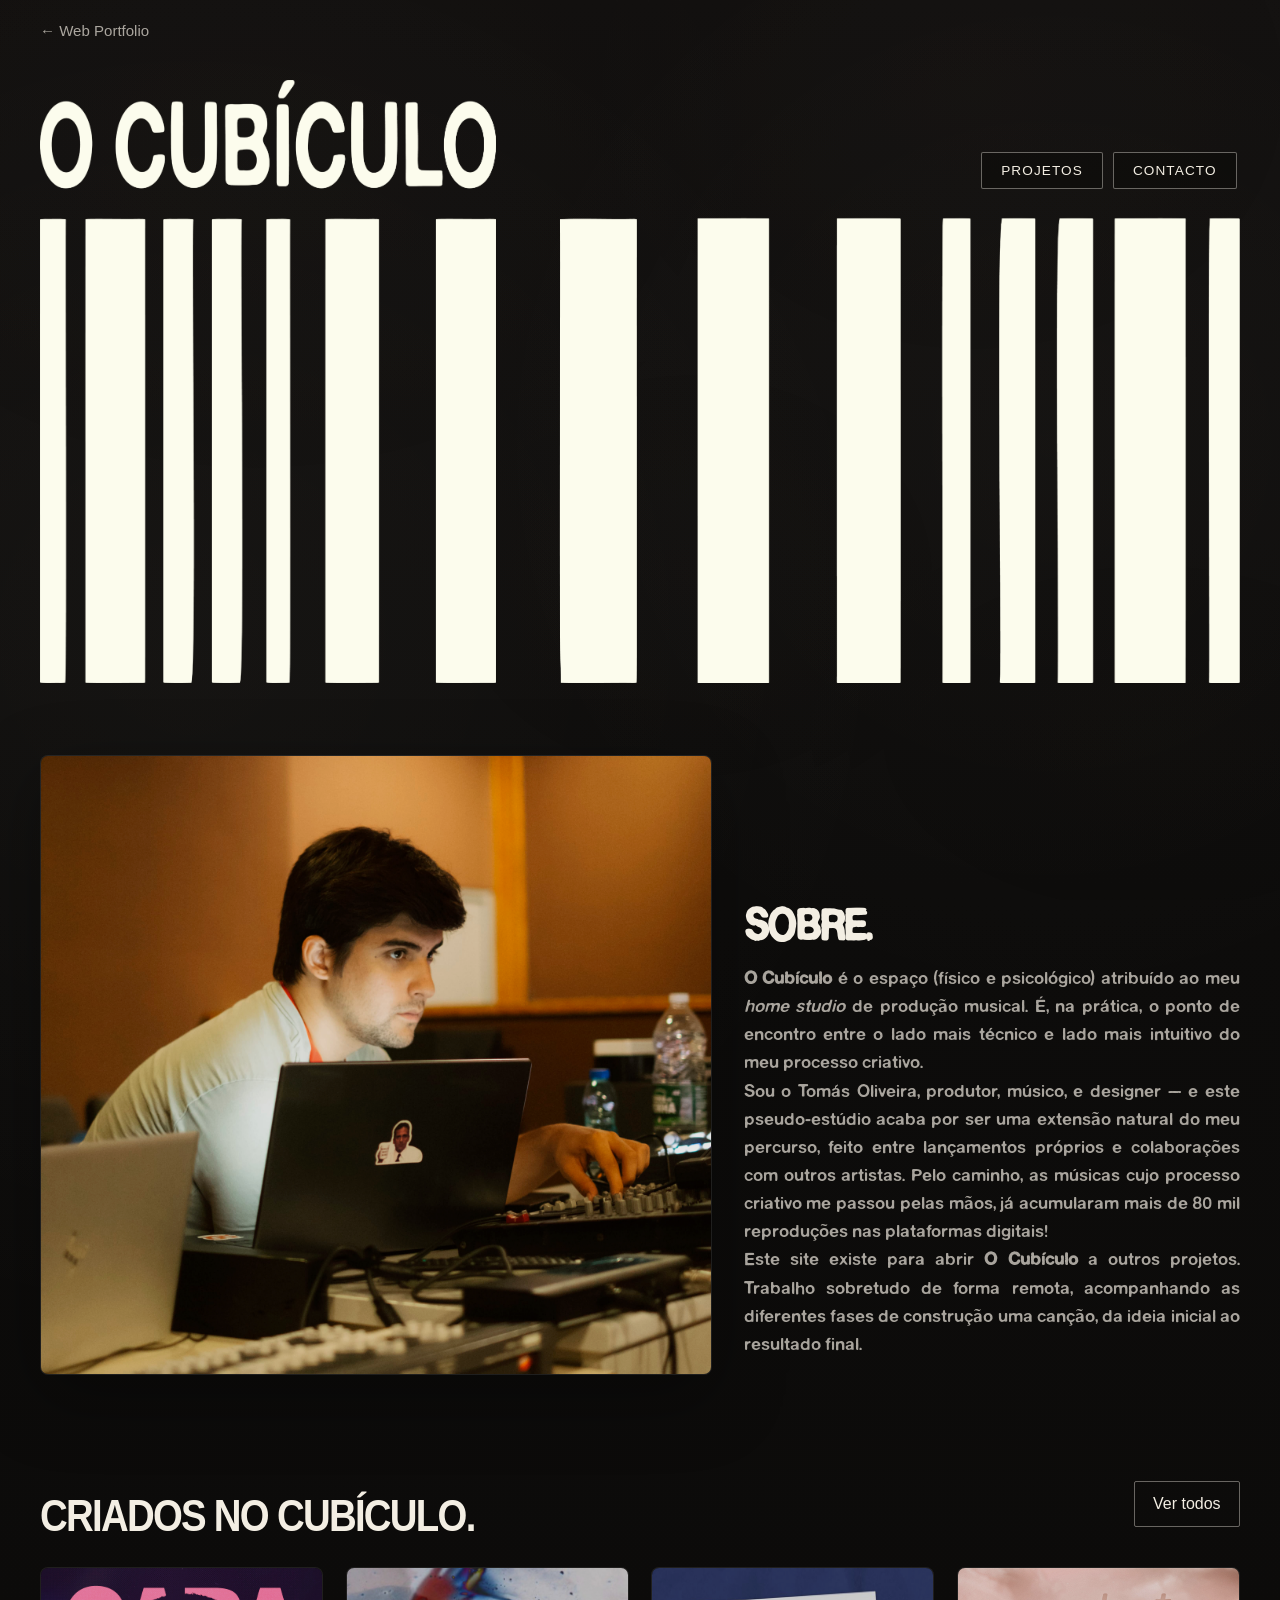
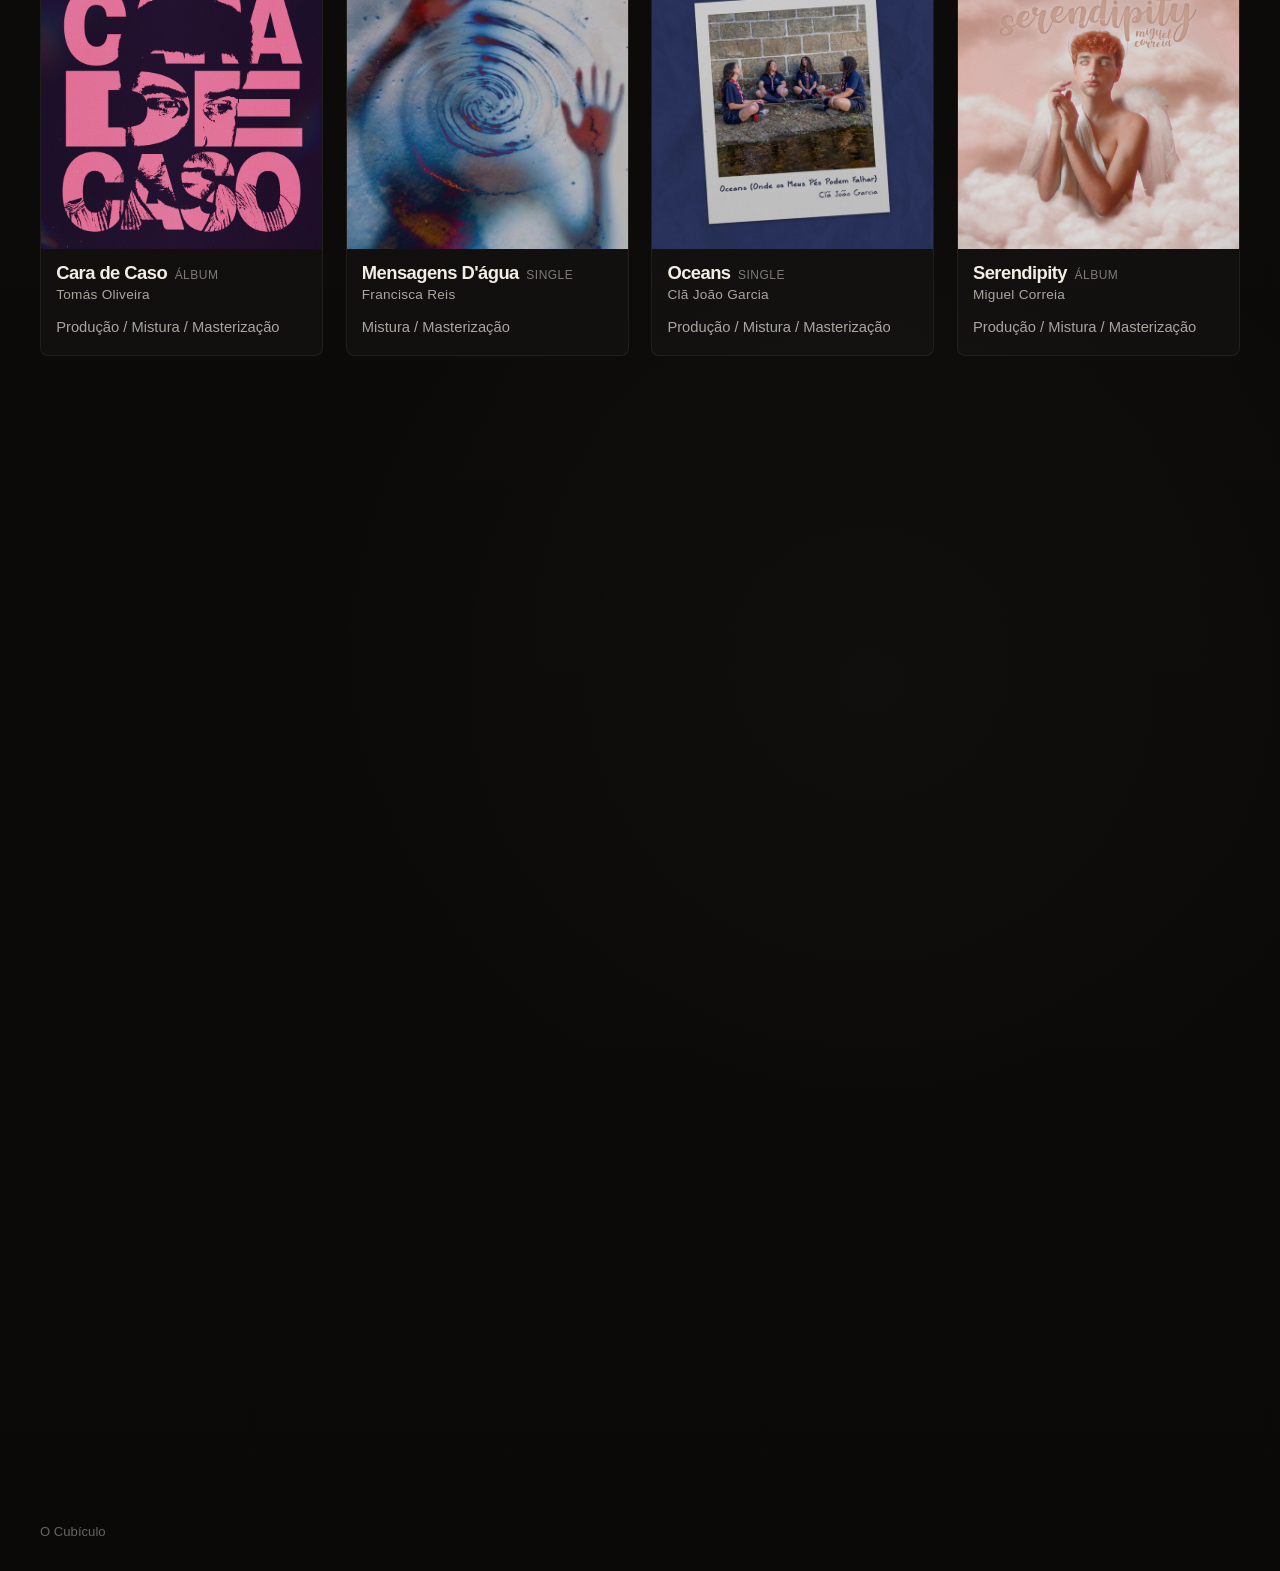
==== commit dff9f2f8: "a" ====
--- a/cubiculo/index.html
+++ b/cubiculo/index.html
@@ -11,7 +11,7 @@
     <!-- Preload das imagens críticas (above the fold) -->
     <link rel="preload" as="image" href="./img/cub-ext.png">
     <link rel="preload" as="image" href="./img/tomas1.jpeg">
-    <link rel="preload" as="image" href="./img/textura.jpg">
+    <link rel="preload" as="image" href="./img/texturac.jpg">
 </head>
 
 <body>
@@ -68,10 +68,13 @@
         </a>
             </div>
 
-            <article class="project-card reveal">
+
+            <div class="projects-grid projects-grid-featured">
+
+                <article class="project-card reveal">
                     <a href="https://onerpm.link/118178157206" class="project-image-link">
                         <div class="project-image-wrap square">
-                            <img src="./img/cdc.jpg" alt="Projeto" class="project-image" />
+                            <img src="./img/cdc.jpg" alt="Projeto" class="project-image" loading="lazy"/>
                         </div>
                     </a>
                     <div class="project-meta">
@@ -81,7 +84,6 @@
                     </div>
                 </article>
 
-            <div class="projects-grid projects-grid-featured">
                 <article class="project-card reveal">
                     <a href="https://show.co/B19aasw" class="project-image-link">
                         <div class="project-image-wrap square">
--- a/cubiculo/style.css
+++ b/cubiculo/style.css
@@ -27,33 +27,30 @@
     background: radial-gradient(circle at 15% 20%, rgba(255, 244, 220, 0.03), transparent 26%), radial-gradient(circle at 82% 14%, rgba(255, 244, 220, 0.022), transparent 20%), radial-gradient(circle at 68% 72%, rgba(255, 244, 220, 0.02), transparent 24%), linear-gradient(180deg, var(--bg-3) 0%, var(--bg-2) 28%, var(--bg) 100%);
     color: var(--text);
     font-family: var(--font-main);
-    font-stretch: 105%;
-    text-rendering: optimizeLegibility;
     -webkit-font-smoothing: antialiased;
     overflow-x: hidden;
 }
 
 @font-face {
     font-family: "Generic Slim";
+    /* Quando converteres para woff2, descomenta a linha seguinte (e mantém o otf como fallback):
+    src: url("./fonts/generic-g40-cc-slender.woff2") format("woff2"),
+         url("./fonts/generic-g40-cc-slender.otf") format("opentype"); */
     src: url("./fonts/generic-g40-cc-slender.otf") format("opentype");
     font-weight: normal;
     font-style: normal;
     font-display: swap;
 }
+
+/* ---------- Camadas de fundo (versão leve) ---------- */
 
 .site-texture {
     position: fixed;
     inset: 0;
     pointer-events: none;
     z-index: 0;
-    background-image: url("./img/textura.jpg");
-    background-size: cover;
-    background-position: center;
-    background-repeat: no-repeat;
-    opacity: 0.20;
-    mix-blend-mode: screen;
-    will-change: transform;
-    contain: strict;
+    background: url("./img/textura.webp") center / cover no-repeat;
+    opacity: 0.20; /* igual ao original; sobre fundo escuro dá o mesmo efeito que o screen */
 }
 
 img {
@@ -78,11 +75,8 @@
     inset: 0;
     pointer-events: none;
     z-index: 0;
-    opacity: 0.18;
-    mix-blend-mode: screen;
-    background-image: radial-gradient(rgba(255, 255, 255, 0.16) 0.7px, transparent 0.7px), radial-gradient(rgba(255, 255, 255, 0.08) 0.5px, transparent 0.5px);
-    background-size: 4px 4px, 7px 7px;
-    background-position: 0 0, 1px 2px;
+    opacity: 0.35; /* sem mix-blend-mode; sobe/desce a gosto */
+    background: url("./img/grain.png") 0 0 / 256px 256px repeat;
 }
 
 .bg-stains {
@@ -92,24 +86,31 @@
     z-index: 0;
     opacity: 0.34;
     background: radial-gradient(ellipse at 20% 18%, rgba(120, 105, 85, 0.07), transparent 34%), radial-gradient(ellipse at 76% 10%, rgba(135, 115, 92, 0.05), transparent 28%), radial-gradient(ellipse at 54% 64%, rgba(110, 95, 78, 0.055), transparent 30%), radial-gradient(ellipse at 90% 82%, rgba(92, 80, 64, 0.04), transparent 22%);
-    filter: blur(6px);
-    will-change: transform;
-    contain: strict;
+    /* sem filter e sem will-change */
 }
 
 .cursor-glow {
     position: fixed;
-    width: 420px;
-    height: 420px;
+    top: 0;
+    left: 0;
+    width: 360px;
+    height: 360px;
     border-radius: 50%;
     pointer-events: none;
     z-index: 0;
     background: radial-gradient(circle, rgba(255, 245, 224, 0.05), transparent 65%);
-    transform: translate(-50%, -50%);
-    filter: blur(10px);
     opacity: 0.75;
-    will-change: left, top;
-}
+    transform: translate3d(-500px, -500px, 0);
+    will-change: transform;
+}
+
+@media (hover: none), (pointer: coarse) {
+    .cursor-glow {
+        display: none;
+    }
+}
+
+/* ---------- Layout base ---------- */
 
 .page-shell,
 .site-footer {
@@ -181,6 +182,8 @@
     transform: translateX(-2px);
 }
 
+/* ---------- Hero ---------- */
+
 .hero {
     min-height: auto;
     display: block;
@@ -214,13 +217,11 @@
     text-transform: uppercase;
     letter-spacing: 0.08em;
     color: var(--text);
-    background: rgba(255, 255, 255, 0.06);
+    background: rgba(10, 9, 8, 0.45); /* em vez de backdrop-filter */
     padding: 0.6rem 1.2rem;
     border-radius: 2px;
     border: 1px solid rgba(243, 238, 227, 0.4);
-    backdrop-filter: blur(6px);
-    transition: all 0.2s ease;
-    filter: blur(0.2px);
+    transition: background 0.2s ease, color 0.2s ease, border-color 0.2s ease;
 }
 
 .hero-btn:hover {
@@ -254,8 +255,10 @@
 
 .ink {
     text-shadow: 0 0 0.4px rgba(243, 238, 227, 0.9), 0.4px 0 rgba(243, 238, 227, 0.15), -0.4px 0 rgba(243, 238, 227, 0.1);
-    filter: blur(0.15px);
-}
+    /* filter: blur removido */
+}
+
+/* ---------- Tipografia ---------- */
 
 h1,
 h2,
@@ -360,6 +363,8 @@
     flex-wrap: wrap;
 }
 
+/* ---------- Botões ---------- */
+
 .button {
     display: inline-flex;
     align-items: center;
@@ -389,6 +394,8 @@
     color: var(--text);
 }
 
+/* ---------- Secções ---------- */
+
 .section {
     padding: 3.3rem 0;
 }
@@ -443,7 +450,18 @@
     object-fit: cover;
     min-height: 520px;
     max-height: 760px;
-    filter: saturate(0.88) contrast(1.02) brightness(0.92);
+}
+
+.visual-photo {
+    position: relative;
+}
+
+.visual-photo::after {
+    content: "";
+    position: absolute;
+    inset: 0;
+    background: rgba(10, 9, 8, 0.08);
+    pointer-events: none;
 }
 
 .visual-copy {
@@ -468,6 +486,8 @@
     margin: 0;
     max-width: 26ch;
 }
+
+/* ---------- Projetos ---------- */
 
 .projects-grid {
     display: grid;
@@ -500,8 +520,18 @@
 
 .project-image-wrap {
     display: block;
+    position: relative;
     overflow: hidden;
     background: #111;
+}
+
+/* Escurece as capas com um overlay simples (substitui filter: brightness) */
+.project-image-wrap::after {
+    content: "";
+    position: absolute;
+    inset: 0;
+    background: rgba(10, 9, 8, 0.12);
+    pointer-events: none;
 }
 
 .project-image-wrap.square {
@@ -512,7 +542,6 @@
     width: 100%;
     height: 100%;
     object-fit: cover;
-    filter: saturate(0.88) contrast(1.04) brightness(0.9);
     transition: transform 500ms ease;
 }
 
@@ -547,6 +576,8 @@
     line-height: 1.1;
     letter-spacing: -0.02em;
 }
+
+/* ---------- Contacto ---------- */
 
 .contact-section {
     padding-bottom: 1rem;
@@ -630,6 +661,8 @@
     background: rgba(255, 255, 255, 0.04);
 }
 
+/* ---------- Vídeos ---------- */
+
 .videos-grid {
     display: grid;
     grid-template-columns: repeat(2, minmax(0, 1fr));
@@ -664,9 +697,33 @@
     display: block;
 }
 
+/* Fachada do YouTube (o iframe só carrega ao clicar) */
+.yt-facade {
+    cursor: pointer;
+}
+
+.yt-facade img {
+    width: 100%;
+    height: 100%;
+    object-fit: cover;
+}
+
+.yt-facade::after {
+    content: "▶";
+    position: absolute;
+    inset: 0;
+    display: grid;
+    place-items: center;
+    font-size: 2.5rem;
+    color: #fff;
+    text-shadow: 0 2px 12px rgba(0, 0, 0, 0.6);
+}
+
 .video {
     padding-top: 1.25rem;
 }
+
+/* ---------- Footer ---------- */
 
 .site-footer {
     padding: 0 0 2rem;
@@ -678,6 +735,8 @@
     font-size: 0.82rem;
 }
 
+/* ---------- Animação de entrada ---------- */
+
 .reveal {
     opacity: 0;
     transform: translateY(22px);
@@ -688,6 +747,8 @@
     opacity: 1;
     transform: translateY(0);
 }
+
+/* ---------- Responsivo ---------- */
 
 @media (max-width: 1100px) {
     .projects-grid-featured,
@@ -744,7 +805,6 @@
     }
     .bg-stains {
         opacity: 0.16;
-        filter: blur(10px);
     }
     .top-actions {
         padding-top: 1rem;
@@ -777,7 +837,6 @@
         justify-content: center;
         padding: 0.8rem 0.9rem;
         font-size: 0.8rem;
-        backdrop-filter: none;
     }
     h1 {
         font-size: clamp(2.2rem, 13vw, 4rem);
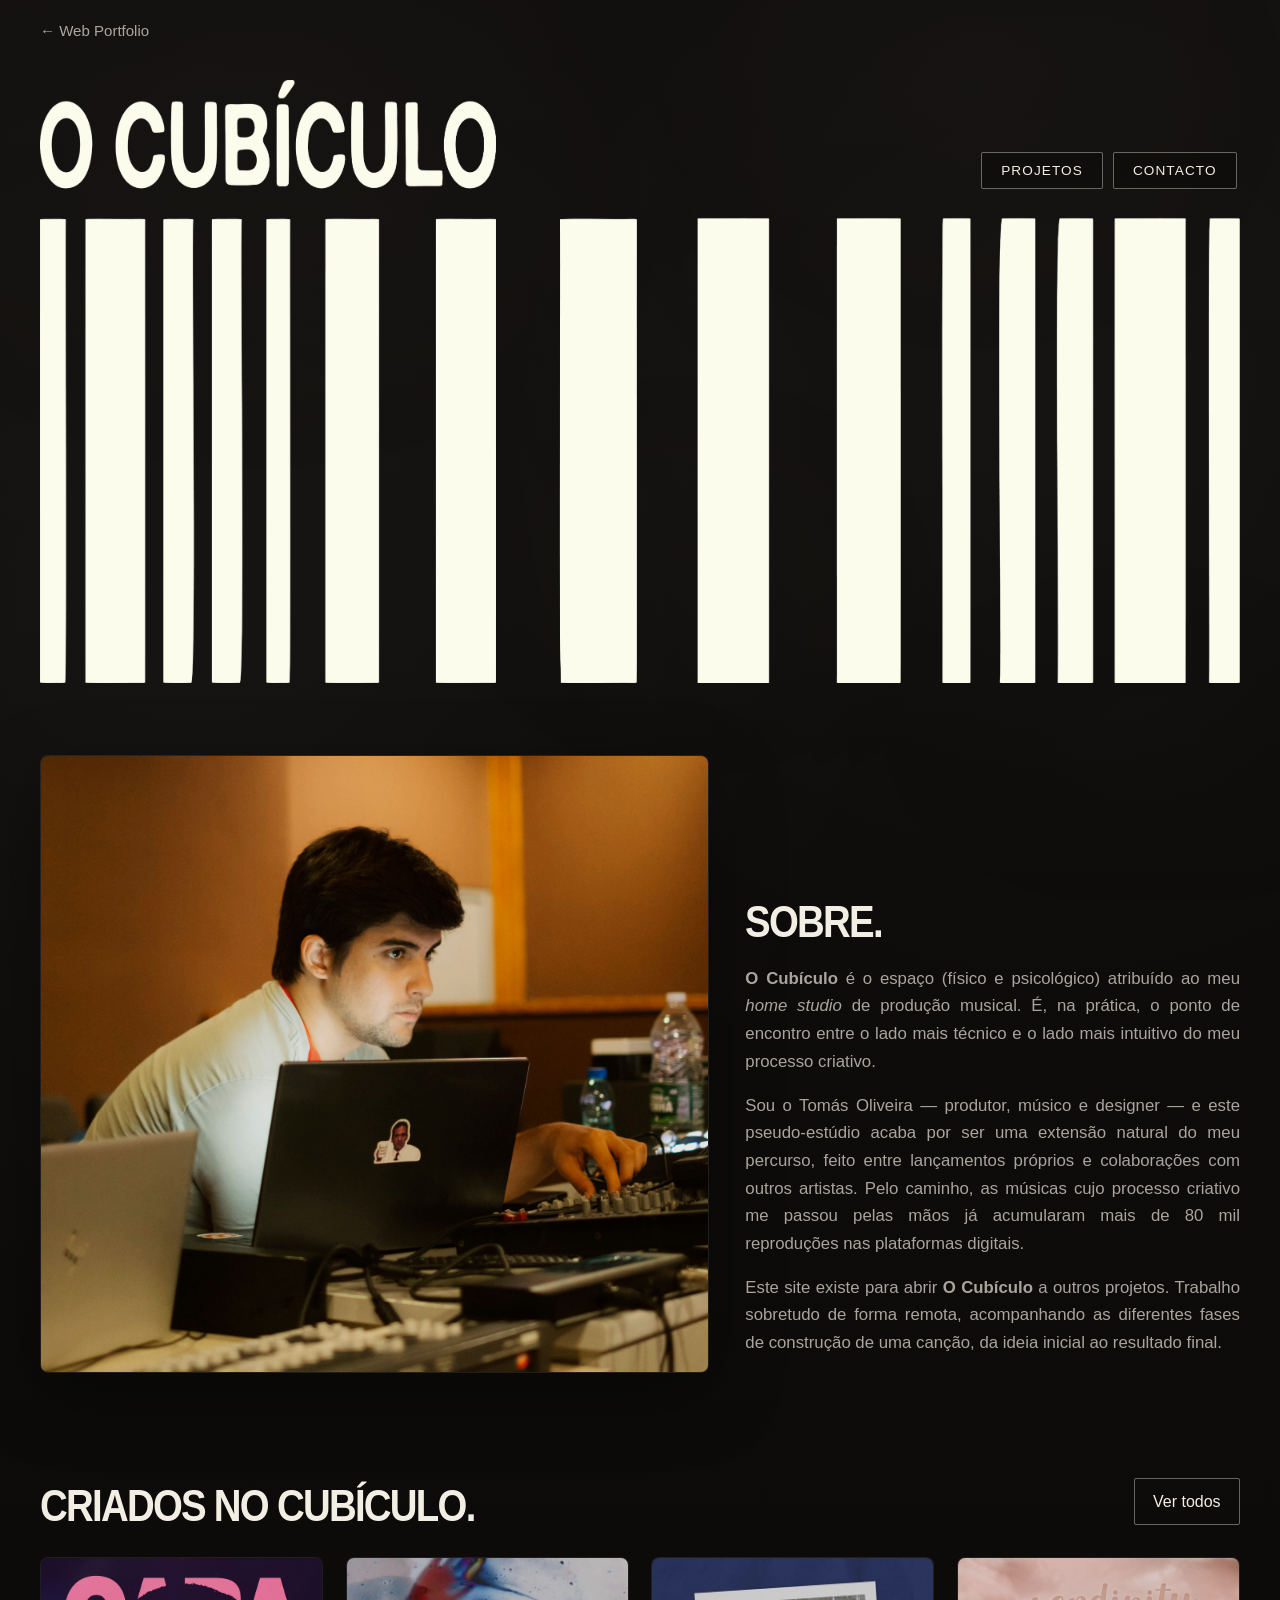
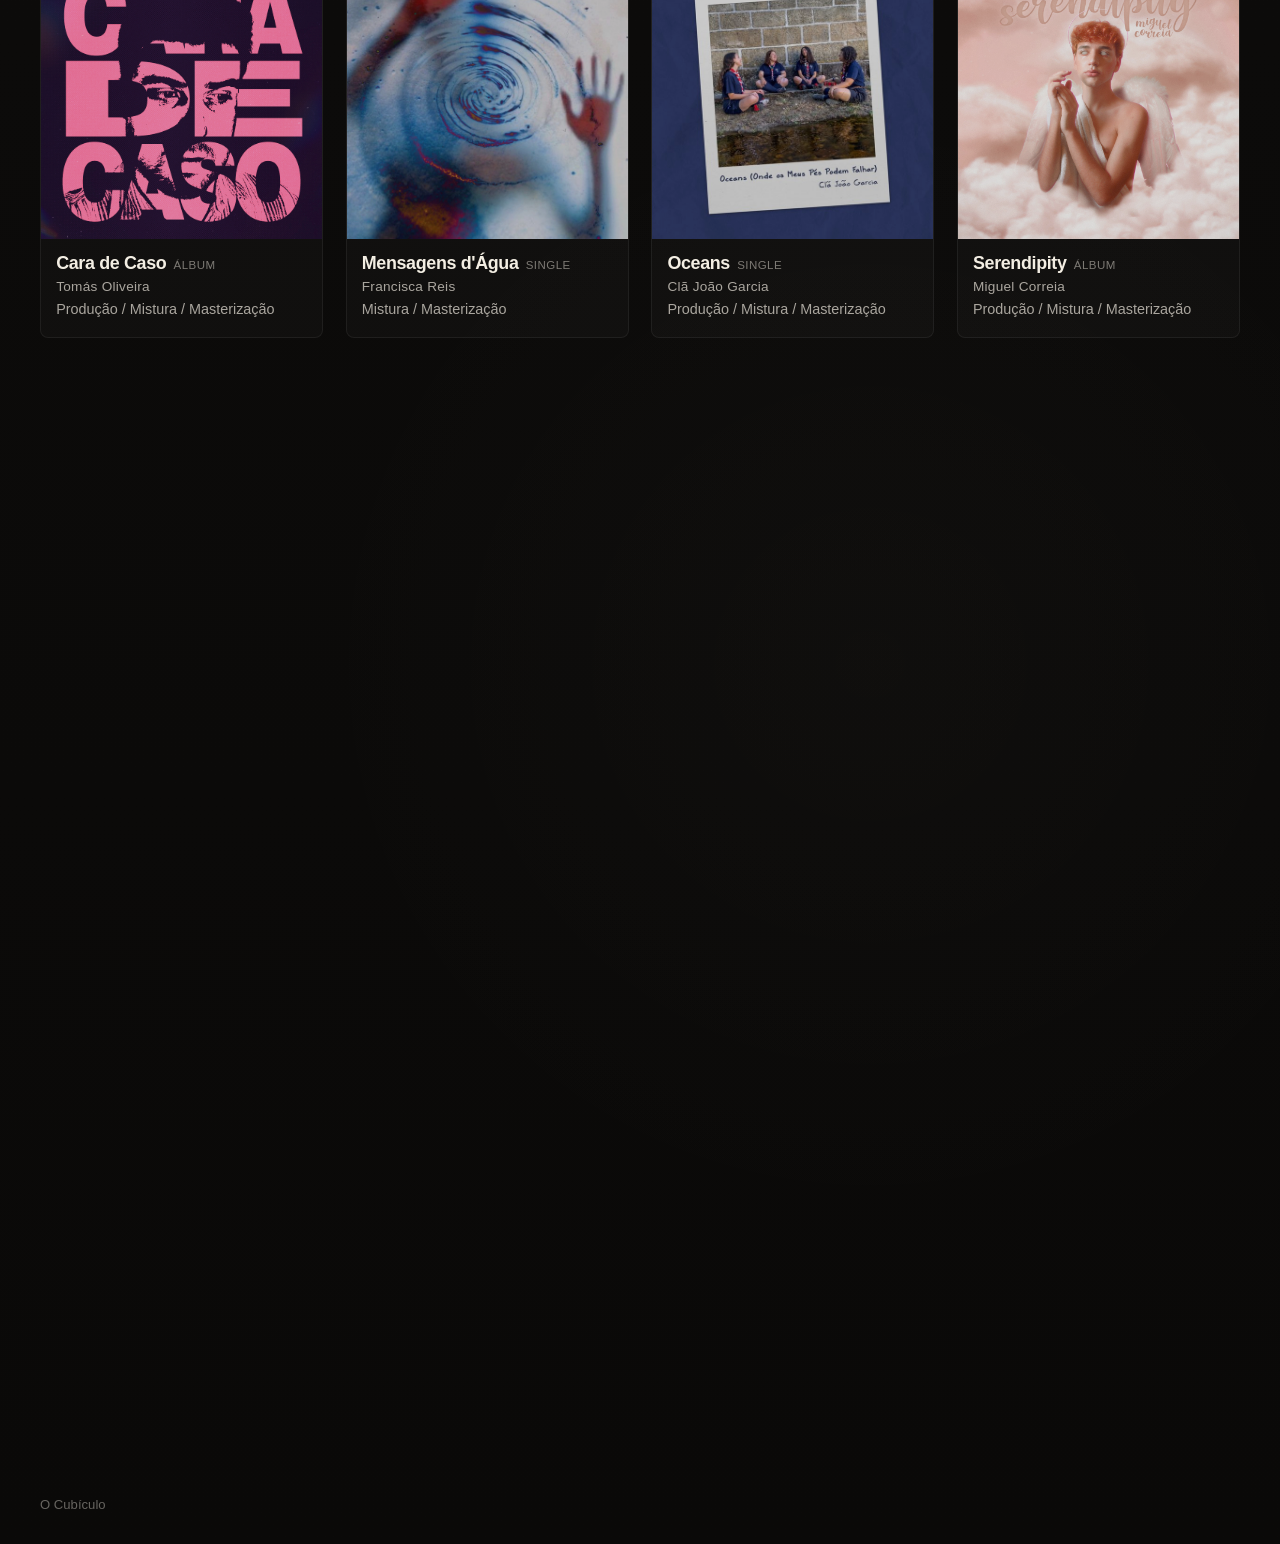
==== commit cd827125: "j" ====
--- a/cubiculo/index.html
+++ b/cubiculo/index.html
@@ -5,13 +5,12 @@
     <meta charset="UTF-8" />
     <meta name="viewport" content="width=device-width, initial-scale=1.0" />
     <title>O CUBÍCULO</title>
-    <meta name="description" content="O CUBÍCULO" />
+    <meta name="description" content="O Cubículo — Home studio de produção musical, mistura e masterização de Tomás Oliveira." />
     <link rel="stylesheet" href="./style.css" />
-    <link rel="icon" type="image/x-icon" href="./img/icon.ico">
+    <link rel="icon" type="image/x-icon" href="./img/icon.ico" />
     <!-- Preload das imagens críticas (above the fold) -->
-    <link rel="preload" as="image" href="./img/cub-ext.png">
-    <link rel="preload" as="image" href="./img/tomas1.jpeg">
-    <link rel="preload" as="image" href="./img/texturac.jpg">
+    <link rel="preload" as="image" href="./img/cub-ext.png" />
+    <link rel="preload" as="image" href="./img/profissional.jpg" />
 </head>
 
 <body>
@@ -22,59 +21,53 @@
 
     <main class="page-shell" id="top">
         <div class="top-actions reveal">
-            <a href="../index.html" class="back-home">← Web Portfolio</a>
+            <a href="../index.html" class="back-link">← Web Portfolio</a>
         </div>
 
         <section class="hero hero-full-image reveal">
-
-            <!-- BOTÕES SOBREPOSTOS -->
             <div class="hero-nav">
                 <a href="#projetos" class="hero-btn">Projetos</a>
-                <a href="#contacto" class="hero-btn ghost">Contacto</a>
-            </div>
-
+                <a href="#contacto" class="hero-btn">Contacto</a>
+            </div>
             <img src="./img/cub-ext.png" alt="O Cubículo" class="hero-full-image-file" />
         </section>
-
 
         <section class="section section-visual">
             <div class="visual-grid">
                 <div class="visual-photo reveal">
-                    <img src="./img/profissional.jpg" alt="Tomás no estúdio" loading="lazy" />
+                    <img src="./img/profissional.jpg" alt="Tomás Oliveira no estúdio O Cubículo" loading="lazy" />
                 </div>
 
                 <div class="visual-copy reveal">
-                    <p class="section-label"></p>
                     <h2>Sobre.</h2>
-                    <p class="visual-bio">
-                        <b>O Cubículo</b> é o espaço (físico e psicológico) atribuído ao meu <i>home studio</i> de produção musical. É, na prática, o ponto de encontro entre o lado mais técnico e lado mais intuitivo do meu processo criativo.
-                        <br>Sou o Tomás Oliveira, produtor, músico, e designer — e este pseudo-estúdio acaba por ser uma extensão natural do meu percurso, feito entre lançamentos próprios e colaborações com outros artistas. Pelo caminho, as músicas cujo
-                        processo criativo me passou pelas mãos, já acumularam mais de 80 mil reproduções nas plataformas digitais!
-                        <br>Este site existe para abrir <b>O Cubículo</b> a outros projetos. Trabalho sobretudo de forma remota, acompanhando as diferentes fases de construção uma canção, da ideia inicial ao resultado final.
-                    </p>
+                    <div class="visual-bio">
+                        <p>
+                            <strong>O Cubículo</strong> é o espaço (físico e psicológico) atribuído ao meu <em>home studio</em> de produção musical. É, na prática, o ponto de encontro entre o lado mais técnico e o lado mais intuitivo do meu processo criativo.
+                        </p>
+                        <p>
+                            Sou o Tomás Oliveira — produtor, músico e designer — e este pseudo-estúdio acaba por ser uma extensão natural do meu percurso, feito entre lançamentos próprios e colaborações com outros artistas. Pelo caminho, as músicas cujo processo criativo me passou pelas mãos já acumularam mais de 80 mil reproduções nas plataformas digitais.
+                        </p>
+                        <p>
+                            Este site existe para abrir <strong>O Cubículo</strong> a outros projetos. Trabalho sobretudo de forma remota, acompanhando as diferentes fases de construção de uma canção, da ideia inicial ao resultado final.
+                        </p>
+                    </div>
                 </div>
             </div>
         </section>
 
         <section id="projetos" class="section">
-            <div class="section-intro section-intro-row reveal projects-intro">
-                <div>
-                    <p class="section-label"></p>
-                    <h2>Criados no Cubículo.</h2>
-                </div>
-
+            <div class="section-intro section-intro-row reveal">
+                <h2>Criados no Cubículo.</h2>
                 <a href="./projects.html" class="button button-secondary section-button">
-          Ver todos
-        </a>
-            </div>
-
+                    Ver todos
+                </a>
+            </div>
 
             <div class="projects-grid projects-grid-featured">
-
-                <article class="project-card reveal">
-                    <a href="https://onerpm.link/118178157206" class="project-image-link">
-                        <div class="project-image-wrap square">
-                            <img src="./img/cdc.jpg" alt="Projeto" class="project-image" loading="lazy"/>
+                <article class="project-card reveal">
+                    <a href="https://onerpm.link/118178157206" target="_blank" rel="noreferrer" class="project-image-link">
+                        <div class="project-image-wrap square">
+                            <img src="./img/cdc.jpg" alt="Capa do álbum Cara de Caso" class="project-image" loading="lazy" />
                         </div>
                     </a>
                     <div class="project-meta">
@@ -85,22 +78,22 @@
                 </article>
 
                 <article class="project-card reveal">
-                    <a href="https://show.co/B19aasw" class="project-image-link">
-                        <div class="project-image-wrap square">
-                            <img src="./img/agua.jpeg" alt="Mensagens d'Água" class="project-image" loading="lazy" />
-                        </div>
-                    </a>
-                    <div class="project-meta">
-                        <h3>Mensagens D'água<span class="project-type">Single</span></h3>
+                    <a href="https://show.co/B19aasw" target="_blank" rel="noreferrer" class="project-image-link">
+                        <div class="project-image-wrap square">
+                            <img src="./img/agua.jpeg" alt="Capa do single Mensagens d'Água" class="project-image" loading="lazy" />
+                        </div>
+                    </a>
+                    <div class="project-meta">
+                        <h3>Mensagens d'Água<span class="project-type">Single</span></h3>
                         <p class="project-artist">Francisca Reis</p>
                         <p class="project-desc">Mistura / Masterização</p>
                     </div>
                 </article>
 
                 <article class="project-card reveal">
-                    <a href="https://www.youtube.com/watch?v=JdPMcDybYcU&pp=ygUPY2xhIGpvYW8gZ2FyY2lh" class="project-image-link">
-                        <div class="project-image-wrap square">
-                            <img src="./img/oceans.jpg" alt="Projeto 2" class="project-image" loading="lazy" />
+                    <a href="https://www.youtube.com/watch?v=JdPMcDybYcU" target="_blank" rel="noreferrer" class="project-image-link">
+                        <div class="project-image-wrap square">
+                            <img src="./img/oceans.jpg" alt="Capa do single Oceans" class="project-image" loading="lazy" />
                         </div>
                     </a>
                     <div class="project-meta">
@@ -111,9 +104,9 @@
                 </article>
 
                 <article class="project-card reveal">
-                    <a href="https://www.youtube.com/watch?v=RCt8XkPFYEo&list=OLAK5uy_lKosbOljM3oK3ca_vEiYVicgf_FSefivw" class="project-image-link">
-                        <div class="project-image-wrap square">
-                            <img src="./img/serendipity.jpg" alt="Projeto 3" class="project-image" loading="lazy" />
+                    <a href="https://www.youtube.com/watch?v=RCt8XkPFYEo&list=OLAK5uy_lKosbOljM3oK3ca_vEiYVicgf_FSefivw" target="_blank" rel="noreferrer" class="project-image-link">
+                        <div class="project-image-wrap square">
+                            <img src="./img/serendipity.jpg" alt="Capa do álbum Serendipity" class="project-image" loading="lazy" />
                         </div>
                     </a>
                     <div class="project-meta">
@@ -124,18 +117,16 @@
                 </article>
             </div>
         </section>
-
 
         <section id="contacto" class="section contact-section">
             <div class="contact-grid">
                 <div class="contact-copy reveal">
                     <div class="section-intro contact-intro">
-                        <p class="section-label"></p>
                         <h2>Contacto.</h2>
                     </div>
 
                     <p class="contact-text">
-                        Se tens uma canção, um EP, um álbum ou um outro projeto em desenvolvimento, fala connosco!
+                        Se tens uma canção, um EP, um álbum ou outro projeto em desenvolvimento, fala comigo!
                     </p>
 
                     <div class="contact-links">
@@ -146,27 +137,26 @@
                 </div>
 
                 <form class="contact-form reveal" action="https://formspree.io/f/mpqorqjp" method="POST">
-
                     <div class="form-row">
                         <label for="nome">Nome</label>
                         <input type="text" id="nome" name="nome" required />
                     </div>
 
                     <div class="form-row">
-                        <label for="email">Email</label>
+                        <label for="email">E-mail</label>
                         <input type="email" id="email" name="email" required />
                     </div>
 
                     <div class="form-row">
                         <label for="tipo">Projeto</label>
                         <select id="tipo" name="tipo">
-    <option value="">Selecionar</option>
-    <option value="producao">Produção</option>
-    <option value="mistura">Mistura</option>
-    <option value="master">Masterização</option>
-    <option value="composicao">Mistura & Masterização</option>
-    <option value="outro">Outro</option>
-  </select>
+                            <option value="">Selecionar</option>
+                            <option value="producao">Produção</option>
+                            <option value="mistura">Mistura</option>
+                            <option value="masterizacao">Masterização</option>
+                            <option value="mistura-masterizacao">Mistura & Masterização</option>
+                            <option value="outro">Outro</option>
+                        </select>
                     </div>
 
                     <div class="form-row">
@@ -181,20 +171,19 @@
 
         <section id="videos" class="section">
             <div class="section-intro reveal">
-                <p class="section-label"></p>
                 <h2>Processo.</h2>
             </div>
 
-            <div class="videos-grid videos-grid-clean">
+            <div class="videos-grid">
                 <div class="video-card reveal">
-                    <div class="video-embed">
-                        <iframe src="https://www.youtube.com/embed/i1QkJxJHWWk" title="Vídeo 1" loading="lazy" allow="accelerometer; autoplay; clipboard-write; encrypted-media; gyroscope; picture-in-picture; web-share" allowfullscreen></iframe>
+                    <div class="video-embed yt-facade" data-id="i1QkJxJHWWk" role="button" tabindex="0" aria-label="Reproduzir vídeo de processo 1">
+                        <img src="https://i.ytimg.com/vi/i1QkJxJHWWk/hqdefault.jpg" alt="Vídeo de Processo 1" loading="lazy" />
                     </div>
                 </div>
 
                 <div class="video-card reveal">
-                    <div class="video-embed">
-                        <iframe src="https://www.youtube.com/embed/a8SZSNYCGrU" title="Vídeo 2" loading="lazy" allow="accelerometer; autoplay; clipboard-write; encrypted-media; gyroscope; picture-in-picture; web-share" allowfullscreen></iframe>
+                    <div class="video-embed yt-facade" data-id="a8SZSNYCGrU" role="button" tabindex="0" aria-label="Reproduzir vídeo de processo 2">
+                        <img src="https://i.ytimg.com/vi/a8SZSNYCGrU/hqdefault.jpg" alt="Vídeo de Processo 2" loading="lazy" />
                     </div>
                 </div>
             </div>
--- a/cubiculo/style.css
+++ b/cubiculo/style.css
@@ -8,13 +8,13 @@
     --muted: rgba(243, 238, 227, 0.68);
     --accent: #ece6d8;
     --max: 1240px;
-    --font-main: "Generic", "Nimbus Sans", "Helvetica Neue", Arial, sans-serif;
-    --radius: 18px;
-    --radius-lg: 28px;
+    --font-main: "Nimbus Sans", "Helvetica Neue", Arial, sans-serif;
     --shadow: 0 22px 70px rgba(0, 0, 0, 0.34);
 }
 
-* {
+*,
+*::before,
+*::after {
     box-sizing: border-box;
 }
 
@@ -24,25 +24,35 @@
 
 body {
     margin: 0;
-    background: radial-gradient(circle at 15% 20%, rgba(255, 244, 220, 0.03), transparent 26%), radial-gradient(circle at 82% 14%, rgba(255, 244, 220, 0.022), transparent 20%), radial-gradient(circle at 68% 72%, rgba(255, 244, 220, 0.02), transparent 24%), linear-gradient(180deg, var(--bg-3) 0%, var(--bg-2) 28%, var(--bg) 100%);
+    background:
+        radial-gradient(circle at 15% 20%, rgba(255, 244, 220, 0.03), transparent 26%),
+        radial-gradient(circle at 82% 14%, rgba(255, 244, 220, 0.022), transparent 20%),
+        radial-gradient(circle at 68% 72%, rgba(255, 244, 220, 0.02), transparent 24%),
+        linear-gradient(180deg, var(--bg-3) 0%, var(--bg-2) 28%, var(--bg) 100%);
     color: var(--text);
     font-family: var(--font-main);
     -webkit-font-smoothing: antialiased;
     overflow-x: hidden;
 }
 
-@font-face {
-    font-family: "Generic Slim";
-    /* Quando converteres para woff2, descomenta a linha seguinte (e mantém o otf como fallback):
-    src: url("./fonts/generic-g40-cc-slender.woff2") format("woff2"),
-         url("./fonts/generic-g40-cc-slender.otf") format("opentype"); */
-    src: url("./fonts/generic-g40-cc-slender.otf") format("opentype");
-    font-weight: normal;
-    font-style: normal;
-    font-display: swap;
-}
-
-/* ---------- Camadas de fundo (versão leve) ---------- */
+img {
+    display: block;
+    max-width: 100%;
+}
+
+a {
+    color: inherit;
+    text-decoration: none;
+}
+
+button,
+input,
+textarea,
+select {
+    font: inherit;
+}
+
+/* ---------- Camadas de fundo ---------- */
 
 .site-texture {
     position: fixed;
@@ -50,24 +60,7 @@
     pointer-events: none;
     z-index: 0;
     background: url("./img/textura.webp") center / cover no-repeat;
-    opacity: 0.20; /* igual ao original; sobre fundo escuro dá o mesmo efeito que o screen */
-}
-
-img {
-    display: block;
-    max-width: 100%;
-}
-
-a {
-    color: inherit;
-    text-decoration: none;
-}
-
-button,
-input,
-textarea,
-select {
-    font: inherit;
+    opacity: 0.20;
 }
 
 .grain {
@@ -75,7 +68,7 @@
     inset: 0;
     pointer-events: none;
     z-index: 0;
-    opacity: 0.35; /* sem mix-blend-mode; sobe/desce a gosto */
+    opacity: 0.35;
     background: url("./img/grain.png") 0 0 / 256px 256px repeat;
 }
 
@@ -85,8 +78,11 @@
     pointer-events: none;
     z-index: 0;
     opacity: 0.34;
-    background: radial-gradient(ellipse at 20% 18%, rgba(120, 105, 85, 0.07), transparent 34%), radial-gradient(ellipse at 76% 10%, rgba(135, 115, 92, 0.05), transparent 28%), radial-gradient(ellipse at 54% 64%, rgba(110, 95, 78, 0.055), transparent 30%), radial-gradient(ellipse at 90% 82%, rgba(92, 80, 64, 0.04), transparent 22%);
-    /* sem filter e sem will-change */
+    background:
+        radial-gradient(ellipse at 20% 18%, rgba(120, 105, 85, 0.07), transparent 34%),
+        radial-gradient(ellipse at 76% 10%, rgba(135, 115, 92, 0.05), transparent 28%),
+        radial-gradient(ellipse at 54% 64%, rgba(110, 95, 78, 0.055), transparent 30%),
+        radial-gradient(ellipse at 90% 82%, rgba(92, 80, 64, 0.04), transparent 22%);
 }
 
 .cursor-glow {
@@ -124,6 +120,10 @@
     padding: 0 1.25rem;
 }
 
+.top-actions {
+    padding-top: 1.4rem;
+}
+
 .page-top {
     padding: 2.2rem 0 2.5rem;
     display: grid;
@@ -154,39 +154,87 @@
 
 .page-heading {
     display: grid;
+    gap: 0.85rem;
+}
+
+/* ---------- Tipografia Unificada (Fonte Reta) ---------- */
+
+h1,
+h2,
+h3,
+p {
+    margin-top: 0;
+}
+
+h1,
+h2 {
+    font-family: var(--font-main);
+    margin-bottom: 0;
+    font-weight: 600;
+    text-transform: uppercase;
+    transform: scaleY(1.16);
+    transform-origin: left center;
+}
+
+h1 {
+    font-size: clamp(2.5rem, 6vw, 5rem);
+    line-height: 0.94;
+    letter-spacing: -0.05em;
+    max-width: 12ch;
+}
+
+h2 {
+    font-size: clamp(1.8rem, 3vw, 2.8rem);
+    line-height: 0.96;
+    letter-spacing: -0.045em;
+    max-width: 24ch;
+}
+
+h3 {
+    font-family: var(--font-main);
+    margin-bottom: 0.3rem;
+    font-size: 1.12rem;
+    line-height: 1.15;
+    letter-spacing: -0.02em;
+    font-weight: 600;
+}
+
+.eyebrow {
+    font-family: var(--font-main);
+    margin: 0;
+    letter-spacing: 0.08em;
+    text-transform: uppercase;
+    font-size: 0.76rem;
+    line-height: 1.2;
+    color: var(--muted);
+}
+
+.contact-text,
+.project-desc {
+    font-family: var(--font-main);
+    font-size: 1rem;
+    line-height: 1.6;
+    color: var(--muted);
+}
+
+.visual-bio {
+    font-family: var(--font-main);
+    font-size: 1.05rem;
+    line-height: 1.65;
+    color: var(--muted);
+    text-align: justify;
+    display: grid;
     gap: 1rem;
 }
 
-.page-heading .eyebrow,
-.page-heading h1 {
+.visual-bio p,
+.contact-text {
     margin: 0;
 }
 
-.top-actions {
-    padding-top: 1.4rem;
-}
-
-.back-home,
-.back-link {
-    display: inline-flex;
-    align-items: center;
-    gap: 0.3rem;
-    color: var(--muted);
-    font-size: 0.94rem;
-    transition: opacity 180ms ease, transform 180ms ease, color 180ms ease;
-}
-
-.back-home:hover,
-.back-link:hover {
-    color: var(--text);
-    transform: translateX(-2px);
-}
-
 /* ---------- Hero ---------- */
 
 .hero {
-    min-height: auto;
-    display: block;
     padding: 2.5rem 0 1.5rem;
 }
 
@@ -199,7 +247,6 @@
     display: block;
     width: 100%;
     height: auto;
-    max-width: 100%;
 }
 
 .hero-nav {
@@ -212,12 +259,12 @@
 }
 
 .hero-btn {
-    font-family: inherit;
+    font-family: var(--font-main);
     font-size: 0.85rem;
     text-transform: uppercase;
     letter-spacing: 0.08em;
     color: var(--text);
-    background: rgba(10, 9, 8, 0.45); /* em vez de backdrop-filter */
+    background: rgba(10, 9, 8, 0.45);
     padding: 0.6rem 1.2rem;
     border-radius: 2px;
     border: 1px solid rgba(243, 238, 227, 0.4);
@@ -230,117 +277,262 @@
     border-color: var(--text);
 }
 
-.hero-copy,
-.page-heading,
+/* ---------- Botões ---------- */
+
+.button {
+    font-family: var(--font-main);
+    display: inline-flex;
+    align-items: center;
+    justify-content: center;
+    min-height: 46px;
+    padding: 0.82rem 1.15rem;
+    border-radius: 2px;
+    border: 1px solid rgba(243, 238, 227, 0.4);
+    cursor: pointer;
+    transition: transform 180ms ease, background 180ms ease, color 180ms ease, border-color 180ms ease;
+}
+
+.button:hover {
+    transform: translateY(-1px);
+    background: var(--text);
+    color: #111;
+    border-color: var(--text);
+}
+
+.button-primary {
+    background: var(--accent);
+    color: #111;
+    border-color: rgba(243, 238, 227, 0.4);
+}
+
+.button-secondary {
+    background: transparent;
+    color: var(--text);
+}
+
+/* ---------- Secções ---------- */
+
+.section {
+    padding: 3.3rem 0;
+}
+
+.section-projects-list {
+    padding-top: 0;
+}
+
+.section-intro {
+    display: grid;
+    gap: 1rem;
+    margin-bottom: 2rem;
+}
+
+.section-intro-row {
+    display: flex;
+    align-items: flex-end;
+    justify-content: space-between;
+    gap: 1rem;
+}
+
+.section-button {
+    white-space: nowrap;
+}
+
+.section-visual {
+    padding-top: 3rem;
+}
+
+.visual-grid {
+    display: grid;
+    grid-template-columns: minmax(0, 1.15fr) minmax(0, 0.85fr);
+    gap: 2.25rem;
+    align-items: end;
+}
+
+.visual-photo {
+    position: relative;
+    border-radius: 8px;
+    overflow: hidden;
+    border: 1px solid rgba(255, 255, 255, 0.06);
+    background: rgba(255, 255, 255, 0.02);
+    box-shadow: var(--shadow);
+}
+
+.visual-photo img {
+    width: 100%;
+    height: 100%;
+    object-fit: cover;
+    min-height: 520px;
+    max-height: 760px;
+}
+
+.visual-photo::after {
+    content: "";
+    position: absolute;
+    inset: 0;
+    background: rgba(10, 9, 8, 0.08);
+    pointer-events: none;
+}
+
 .visual-copy {
     display: grid;
-    gap: 1.1rem;
-    font-family: "Generic Slim", var(--font-main);
-}
-
-.hero-copy {
-    max-width: 420px;
-    justify-self: start;
-}
-
-.eyebrow,
-.section-label {
-    margin: 0;
-    letter-spacing: 0.08em;
+    gap: 1.5rem;
+    padding-bottom: 1rem;
+}
+
+/* ---------- Projetos ---------- */
+
+.projects-grid {
+    display: grid;
+    gap: 1.4rem;
+    align-items: start;
+}
+
+.projects-grid-featured,
+.projects-grid-all {
+    grid-template-columns: repeat(4, minmax(0, 1fr));
+}
+
+.project-card {
+    background: rgba(255, 255, 255, 0.022);
+    border: 1px solid rgba(255, 255, 255, 0.06);
+    border-radius: 8px;
+    overflow: hidden;
+    transition: transform 220ms ease, border-color 220ms ease, background 220ms ease;
+}
+
+.project-card:hover {
+    transform: translateY(-4px);
+    border-color: rgba(255, 255, 255, 0.14);
+    background: rgba(255, 255, 255, 0.04);
+}
+
+.project-image-link {
+    display: block;
+}
+
+.project-image-wrap {
+    display: block;
+    position: relative;
+    overflow: hidden;
+    background: #111;
+}
+
+.project-image-wrap::after {
+    content: "";
+    position: absolute;
+    inset: 0;
+    background: rgba(10, 9, 8, 0.12);
+    pointer-events: none;
+}
+
+.project-image-wrap.square {
+    aspect-ratio: 1 / 1;
+}
+
+.project-image {
+    width: 100%;
+    height: 100%;
+    object-fit: cover;
+    transition: transform 500ms ease;
+}
+
+.project-card:hover .project-image {
+    transform: scale(1.035);
+}
+
+.project-meta {
+    padding: 0.9rem 0.95rem 1rem;
+}
+
+.project-type {
+    font-size: 0.72rem;
+    color: var(--muted);
+    opacity: 0.7;
+    font-weight: 400;
+    white-space: nowrap;
+    margin-left: 0.45rem;
     text-transform: uppercase;
-    font-size: 0.76rem;
-    line-height: 1.2;
-    color: var(--muted);
-}
-
-.ink {
-    text-shadow: 0 0 0.4px rgba(243, 238, 227, 0.9), 0.4px 0 rgba(243, 238, 227, 0.15), -0.4px 0 rgba(243, 238, 227, 0.1);
-    /* filter: blur removido */
-}
-
-/* ---------- Tipografia ---------- */
-
-h1,
-h2,
-h3,
-p {
-    margin-top: 0;
-}
-
-h1 {
-    margin-bottom: 0;
-    font-size: clamp(2.5rem, 6vw, 5rem);
-    line-height: 0.94;
-    letter-spacing: -0.05em;
-    font-weight: 600;
-    max-width: 9ch;
-    text-transform: uppercase;
-    transform: scaleY(1.16);
-}
-
-h2 {
-    margin-bottom: 0;
-    font-size: clamp(1.8rem, 3vw, 2.8rem);
-    line-height: 0.96;
-    letter-spacing: -0.045em;
-    font-weight: 600;
-    max-width: 20ch;
-    text-transform: uppercase;
-    transform: scaleY(1.16);
-    transform-origin: center;
-}
-
-h3 {
-    margin-bottom: 0.3rem;
-    font-size: 1.15rem;
-    line-height: 1.02;
-    letter-spacing: -0.03em;
-    font-weight: 600;
-}
-
-.hero-text,
-.contact-text,
-.service-line span:last-child,
-.project-desc {
-    font-size: 1rem;
-    line-height: 1.6;
-    color: var(--muted);
-}
-
-.visual-bio {
-    font-size: 1.1rem;
-    line-height: 1.6;
-    color: var(--muted);
-    text-align: justify;
+    letter-spacing: 0.04em;
 }
 
 .project-artist {
     font-size: 0.85rem;
     color: var(--muted);
     letter-spacing: 0.02em;
-}
-
-.project-type {
-    font-size: 0.75rem;
+    margin-bottom: 0.25rem;
+}
+
+.project-desc {
+    margin-bottom: 0;
+    font-size: 0.9rem;
+}
+
+/* ---------- Contacto ---------- */
+
+.contact-section {
+    padding-bottom: 1rem;
+}
+
+.contact-grid {
+    display: grid;
+    grid-template-columns: minmax(0, 0.8fr) minmax(0, 1.2fr);
+    gap: 2.25rem;
+    align-items: start;
+}
+
+.contact-copy {
+    display: grid;
+    gap: 1.5rem;
+    align-self: start;
+    padding-top: 1.25rem;
+}
+
+.contact-intro {
+    margin-bottom: 0;
+}
+
+.contact-text {
+    max-width: 28ch;
+}
+
+.contact-links {
+    display: grid;
+    gap: 0.75rem;
+}
+
+.contact-links a {
+    font-size: 0.9rem;
+    letter-spacing: 0.06em;
+    color: var(--text);
+    opacity: 0.82;
+    transition: opacity 180ms ease;
+}
+
+.contact-links a:hover {
+    opacity: 1;
+}
+
+.contact-form {
+    display: grid;
+    gap: 1rem;
+    padding: 1.25rem;
+    border-radius: 4px;
+    background: rgba(255, 255, 255, 0.028);
+    border: 1px solid rgba(255, 255, 255, 0.07);
+}
+
+.form-row {
+    display: grid;
+    gap: 0.42rem;
+}
+
+label {
+    font-size: 0.85rem;
     color: var(--muted);
-    opacity: 0.7;
-    font-weight: 400;
-    white-space: nowrap;
-    padding-left: 3%;
-    text-transform: uppercase;
-    letter-spacing: 0.04em;
-}
-
-.hero-text {
-    max-width: 24ch;
-    margin-bottom: 1.6rem;
-}
-
-.visual-bio,
-.contact-text {
-    margin: 0;
-}
-
+}
+
+input,
+textarea,
 select {
     width: 100%;
     border: 1px solid rgba(255, 255, 255, 0.09);
@@ -352,313 +544,16 @@
     transition: border-color 180ms ease, background 180ms ease;
 }
 
+input:focus,
+textarea:focus,
 select:focus {
     border-color: rgba(255, 255, 255, 0.22);
     background: rgba(255, 255, 255, 0.04);
 }
 
-.hero-actions {
-    display: flex;
-    gap: 0.8rem;
-    flex-wrap: wrap;
-}
-
-/* ---------- Botões ---------- */
-
-.button {
-    display: inline-flex;
-    align-items: center;
-    justify-content: center;
-    min-height: 46px;
-    padding: 0.82rem 1.15rem;
-    border-radius: 2px;
-    border: 1px solid rgba(243, 238, 227, 0.4);
-    transition: transform 180ms ease, background 180ms ease, border-color 180ms ease, opacity 180ms ease;
-}
-
-.button:hover {
-    transform: translateY(-1px);
-    background: var(--text);
-    color: #111;
-    border-color: var(--text);
-}
-
-.button-primary {
-    background: var(--accent);
-    color: #111;
-    border-color: rgba(243, 238, 227, 0.4);
-}
-
-.button-secondary {
-    background: transparent;
+select option {
+    background: var(--bg-2);
     color: var(--text);
-}
-
-/* ---------- Secções ---------- */
-
-.section {
-    padding: 3.3rem 0;
-}
-
-.section-projects-list {
-    padding-top: 0;
-}
-
-.section-compact {
-    padding: 4rem 0;
-}
-
-.section-intro {
-    display: grid;
-    gap: 1rem;
-    margin-bottom: 2rem;
-}
-
-.section-intro-row {
-    display: flex;
-    align-items: end;
-    justify-content: space-between;
-    gap: 1rem;
-}
-
-.section-button {
-    white-space: nowrap;
-}
-
-.section-visual {
-    padding-top: 3rem;
-}
-
-.visual-grid {
-    display: grid;
-    grid-template-columns: minmax(0, 1.15fr) minmax(0, 0.85fr);
-    gap: 2rem;
-    align-items: end;
-}
-
-.visual-photo {
-    border-radius: 8px;
-    overflow: hidden;
-    border: 1px solid rgba(255, 255, 255, 0.06);
-    background: rgba(255, 255, 255, 0.02);
-    box-shadow: var(--shadow);
-}
-
-.visual-photo img {
-    width: 100%;
-    height: 100%;
-    object-fit: cover;
-    min-height: 520px;
-    max-height: 760px;
-}
-
-.visual-photo {
-    position: relative;
-}
-
-.visual-photo::after {
-    content: "";
-    position: absolute;
-    inset: 0;
-    background: rgba(10, 9, 8, 0.08);
-    pointer-events: none;
-}
-
-.visual-copy {
-    padding-bottom: 1rem;
-}
-
-.projects-intro {
-    align-items: flex-start;
-}
-
-.projects-intro>div:first-child {
-    display: grid;
-    gap: 1.1rem;
-    max-width: 760px;
-}
-
-.projects-intro .section-label {
-    margin: 0;
-}
-
-.projects-intro h2 {
-    margin: 0;
-    max-width: 26ch;
-}
-
-/* ---------- Projetos ---------- */
-
-.projects-grid {
-    display: grid;
-    gap: 1.4rem;
-    align-items: start;
-}
-
-.projects-grid-featured,
-.projects-grid-all {
-    grid-template-columns: repeat(4, minmax(0, 1fr));
-}
-
-.project-card {
-    background: rgba(255, 255, 255, 0.022);
-    border: 1px solid rgba(255, 255, 255, 0.06);
-    border-radius: 8px;
-    overflow: hidden;
-    transition: transform 220ms ease, border-color 220ms ease, background 220ms ease;
-}
-
-.project-card:hover {
-    transform: translateY(-4px);
-    border-color: rgba(255, 255, 255, 0.14);
-    background: rgba(255, 255, 255, 0.04);
-}
-
-.project-image-link {
-    display: block;
-}
-
-.project-image-wrap {
-    display: block;
-    position: relative;
-    overflow: hidden;
-    background: #111;
-}
-
-/* Escurece as capas com um overlay simples (substitui filter: brightness) */
-.project-image-wrap::after {
-    content: "";
-    position: absolute;
-    inset: 0;
-    background: rgba(10, 9, 8, 0.12);
-    pointer-events: none;
-}
-
-.project-image-wrap.square {
-    aspect-ratio: 1 / 1;
-}
-
-.project-image {
-    width: 100%;
-    height: 100%;
-    object-fit: cover;
-    transition: transform 500ms ease;
-}
-
-.project-card:hover .project-image,
-.project-image-link:hover .project-image {
-    transform: scale(1.035);
-}
-
-.project-meta {
-    padding: 0.9rem 0.95rem 1rem;
-}
-
-.project-desc {
-    margin-bottom: 0;
-    font-size: 0.92rem;
-}
-
-.services-minimal {
-    border-top: 1px solid var(--line);
-}
-
-.service-line {
-    display: grid;
-    grid-template-columns: 1fr 1.2fr;
-    gap: 1rem;
-    padding: 1rem 0;
-    border-bottom: 1px solid var(--line);
-}
-
-.service-line span:first-child {
-    font-size: 1.1rem;
-    line-height: 1.1;
-    letter-spacing: -0.02em;
-}
-
-/* ---------- Contacto ---------- */
-
-.contact-section {
-    padding-bottom: 1rem;
-}
-
-.contact-grid {
-    display: grid;
-    grid-template-columns: minmax(0, 0.8fr) minmax(0, 1.2fr);
-    gap: 2.25rem;
-    align-items: start;
-}
-
-.contact-copy {
-    display: grid;
-    gap: 1.5rem;
-    align-self: start;
-    padding-top: 1.25rem;
-}
-
-.contact-intro {
-    margin-bottom: 0;
-}
-
-.contact-copy h2 {
-    max-width: 14ch;
-}
-
-.contact-text {
-    max-width: 26ch;
-}
-
-.contact-links {
-    display: grid;
-    gap: 0.75rem;
-}
-
-.contact-links a {
-    color: var(--text);
-    opacity: 0.88;
-    transition: opacity 180ms ease;
-}
-
-.contact-links a:hover {
-    opacity: 1;
-}
-
-.contact-form {
-    display: grid;
-    gap: 1rem;
-    padding: 1rem;
-    border-radius: 4px;
-    background: rgba(255, 255, 255, 0.028);
-    border: 1px solid rgba(255, 255, 255, 0.07);
-}
-
-.form-row {
-    display: grid;
-    gap: 0.42rem;
-}
-
-label {
-    font-size: 0.85rem;
-    color: var(--muted);
-}
-
-input,
-textarea {
-    width: 100%;
-    border: 1px solid rgba(255, 255, 255, 0.09);
-    background: rgba(255, 255, 255, 0.02);
-    color: var(--text);
-    padding: 0.95rem 1rem;
-    border-radius: 4px;
-    outline: none;
-    transition: border-color 180ms ease, background 180ms ease;
-}
-
-input:focus,
-textarea:focus {
-    border-color: rgba(255, 255, 255, 0.22);
-    background: rgba(255, 255, 255, 0.04);
 }
 
 /* ---------- Vídeos ---------- */
@@ -697,7 +592,6 @@
     display: block;
 }
 
-/* Fachada do YouTube (o iframe só carrega ao clicar) */
 .yt-facade {
     cursor: pointer;
 }
@@ -706,6 +600,12 @@
     width: 100%;
     height: 100%;
     object-fit: cover;
+    opacity: 0.85;
+    transition: opacity 200ms ease;
+}
+
+.yt-facade:hover img {
+    opacity: 1;
 }
 
 .yt-facade::after {
@@ -715,12 +615,8 @@
     display: grid;
     place-items: center;
     font-size: 2.5rem;
-    color: #fff;
+    color: var(--text);
     text-shadow: 0 2px 12px rgba(0, 0, 0, 0.6);
-}
-
-.video {
-    padding-top: 1.25rem;
 }
 
 /* ---------- Footer ---------- */
@@ -758,36 +654,29 @@
 }
 
 @media (max-width: 980px) {
-    .hero,
     .visual-grid,
     .contact-grid,
-    .service-line,
     .videos-grid {
         grid-template-columns: 1fr;
     }
-    .hero {
-        min-height: auto;
-        gap: 2rem;
-        padding-top: 2rem;
-    }
-    .hero-copy {
-        max-width: none;
-        order: 2;
-    }
+
     .visual-photo img {
         min-height: 360px;
         max-height: 520px;
     }
+
     .contact-copy {
         padding-top: 0;
         gap: 1.25rem;
     }
+
     h1,
     h2 {
         max-width: none;
     }
+
     .section-intro-row {
-        align-items: start;
+        align-items: flex-start;
         flex-direction: column;
     }
 }
@@ -796,30 +685,37 @@
     .page-shell {
         padding: 0 1rem;
     }
+
     .cursor-glow,
     .grain {
         display: none;
     }
+
     .site-texture {
         opacity: 0.12;
     }
+
     .bg-stains {
         opacity: 0.16;
     }
+
     .top-actions {
         padding-top: 1rem;
     }
-    .back-home,
+
     .back-link {
         font-size: 0.9rem;
     }
+
     .hero {
         padding: 1rem 0 0.5rem;
     }
+
     .hero-full-image {
         display: grid;
         gap: 0.9rem;
     }
+
     .hero-nav {
         position: static;
         display: grid;
@@ -827,84 +723,72 @@
         gap: 0.6rem;
         order: 2;
     }
+
     .hero-full-image-file {
         order: 1;
-        width: 100%;
-        height: auto;
-    }
+    }
+
     .hero-btn {
         width: 100%;
-        justify-content: center;
+        text-align: center;
         padding: 0.8rem 0.9rem;
         font-size: 0.8rem;
     }
+
     h1 {
         font-size: clamp(2.2rem, 13vw, 4rem);
         transform: scaleY(1.1);
     }
+
     h2 {
         font-size: clamp(1.9rem, 9vw, 2.5rem);
         line-height: 0.95;
-        max-width: none;
         transform: scaleY(1.08);
     }
-    .projects-intro h2,
-    .contact-copy h2 {
-        max-width: none;
-    }
+
     .projects-grid-featured,
     .projects-grid-all {
         grid-template-columns: 1fr;
     }
+
     .projects-grid {
         gap: 1rem;
     }
+
     .project-meta {
         padding: 0.8rem 0.85rem 0.9rem;
     }
+
     .project-artist {
         font-size: 0.82rem;
     }
+
     .project-desc {
         font-size: 0.88rem;
         line-height: 1.45;
     }
-    .service-line {
-        grid-template-columns: 1fr;
-        gap: 0.35rem;
-        padding: 0.95rem 0;
-    }
-    .service-line span:first-child {
-        font-size: 1rem;
-    }
-    .service-line span:last-child {
-        font-size: 0.95rem;
-        line-height: 1.45;
-    }
-    .visual-grid,
-    .contact-grid,
-    .videos-grid {
-        grid-template-columns: 1fr;
-    }
+
     .visual-photo img {
         min-height: 300px;
         max-height: 460px;
     }
+
     .contact-section {
         padding-bottom: 0.5rem;
     }
+
     .contact-form {
         padding: 1rem;
     }
+
     .section {
         padding: 3.2rem 0;
     }
-    .section-compact {
-        padding: 2.8rem 0;
-    }
+
     .button {
         width: 100%;
     }
+
     .page-top {
         padding: 1.4rem 0 1.6rem;
         gap: 1.1rem;
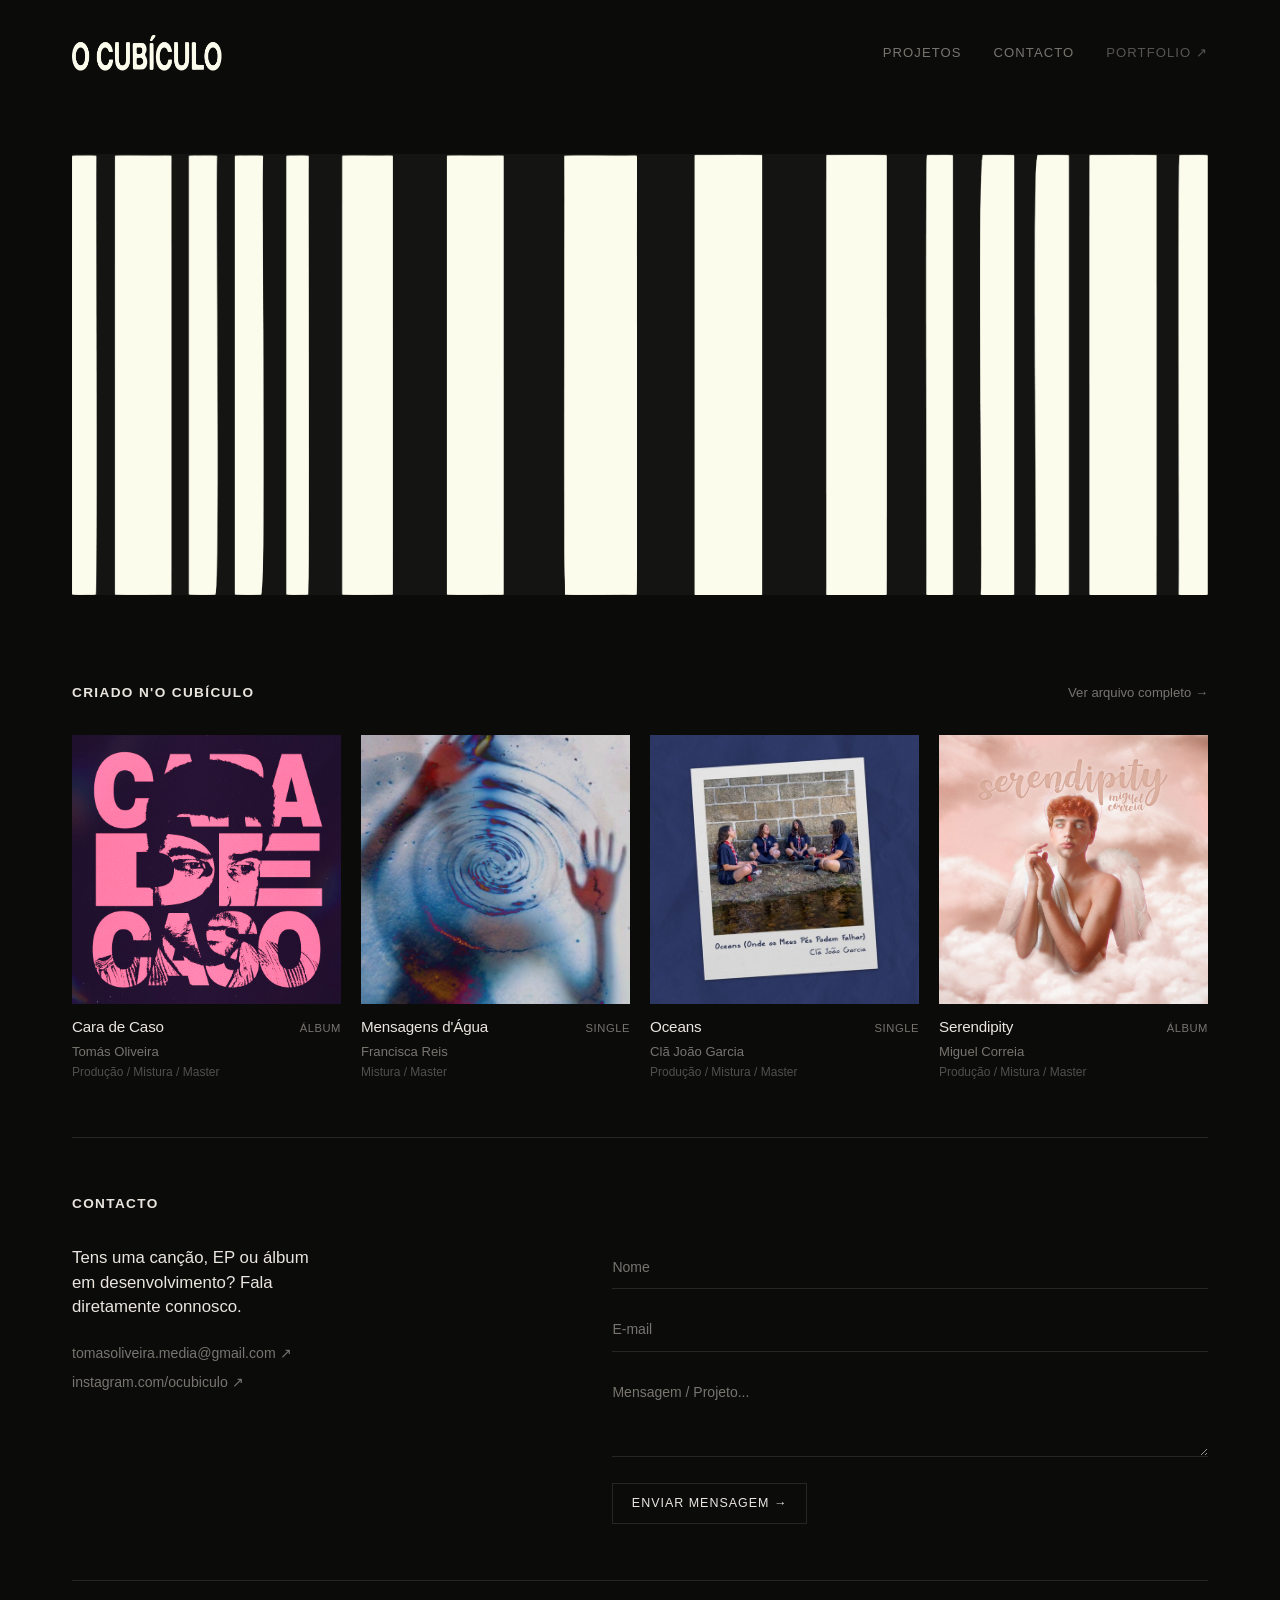
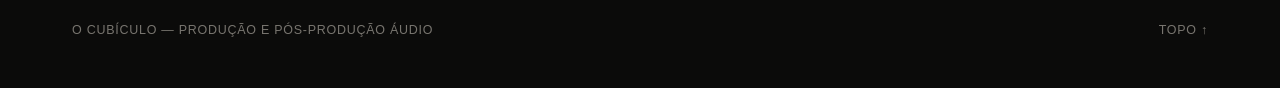
==== commit ffa167eb: "tunado" ====
--- a/cubiculo/index.html
+++ b/cubiculo/index.html
@@ -5,196 +5,144 @@
     <meta charset="UTF-8" />
     <meta name="viewport" content="width=device-width, initial-scale=1.0" />
     <title>O CUBÍCULO</title>
-    <meta name="description" content="O Cubículo — Home studio de produção musical, mistura e masterização de Tomás Oliveira." />
+    <meta name="description" content="O Cubículo — Produção musical, mistura e masterização por Tomás Oliveira." />
     <link rel="stylesheet" href="./style.css" />
     <link rel="icon" type="image/x-icon" href="./img/icon.ico" />
-    <!-- Preload das imagens críticas (above the fold) -->
-    <link rel="preload" as="image" href="./img/cub-ext.png" />
-    <link rel="preload" as="image" href="./img/profissional.jpg" />
 </head>
 
 <body>
-    <div class="grain"></div>
-    <div class="bg-stains"></div>
-    <div class="site-texture"></div>
-    <div class="cursor-glow"></div>
+    <main class="page-shell" id="top">
 
-    <main class="page-shell" id="top">
-        <div class="top-actions reveal">
-            <a href="../index.html" class="back-link">← Web Portfolio</a>
-        </div>
+        <!-- CABEÇALHO -->
+        <header class="site-header">
+            <a href="#top" class="logo-link">
+                <img src="./img/cub-text.png" alt="O Cubículo" class="site-logo" />
+            </a>
 
-        <section class="hero hero-full-image reveal">
-            <div class="hero-nav">
-                <a href="#projetos" class="hero-btn">Projetos</a>
-                <a href="#contacto" class="hero-btn">Contacto</a>
-            </div>
-            <img src="./img/cub-ext.png" alt="O Cubículo" class="hero-full-image-file" />
-        </section>
+            <nav class="site-nav">
+                <a href="./projects.html">Projetos</a>
+                <a href="#contacto">Contacto</a>
+                <a href="../index.html" class="nav-muted">Portfolio ↗</a>
+            </nav>
+        </header>
 
-        <section class="section section-visual">
-            <div class="visual-grid">
-                <div class="visual-photo reveal">
-                    <img src="./img/profissional.jpg" alt="Tomás Oliveira no estúdio O Cubículo" loading="lazy" />
-                </div>
-
-                <div class="visual-copy reveal">
-                    <h2>Sobre.</h2>
-                    <div class="visual-bio">
-                        <p>
-                            <strong>O Cubículo</strong> é o espaço (físico e psicológico) atribuído ao meu <em>home studio</em> de produção musical. É, na prática, o ponto de encontro entre o lado mais técnico e o lado mais intuitivo do meu processo criativo.
-                        </p>
-                        <p>
-                            Sou o Tomás Oliveira — produtor, músico e designer — e este pseudo-estúdio acaba por ser uma extensão natural do meu percurso, feito entre lançamentos próprios e colaborações com outros artistas. Pelo caminho, as músicas cujo processo criativo me passou pelas mãos já acumularam mais de 80 mil reproduções nas plataformas digitais.
-                        </p>
-                        <p>
-                            Este site existe para abrir <strong>O Cubículo</strong> a outros projetos. Trabalho sobretudo de forma remota, acompanhando as diferentes fases de construção de uma canção, da ideia inicial ao resultado final.
-                        </p>
-                    </div>
-                </div>
+        <!-- HERO -->
+        <section class="hero">
+            <div class="hero-image-wrap">
+                <img src="./img/cub-marca.png" alt="O Cubículo" />
             </div>
         </section>
 
+        <!-- PROJETOS EM DESTAQUE -->
         <section id="projetos" class="section">
-            <div class="section-intro section-intro-row reveal">
-                <h2>Criados no Cubículo.</h2>
-                <a href="./projects.html" class="button button-secondary section-button">
-                    Ver todos
-                </a>
+            <div class="section-bar">
+                <h2>Criado n'O Cubículo</h2>
+                <a href="./projects.html" class="link-sub">Ver arquivo completo →</a>
             </div>
 
-            <div class="projects-grid projects-grid-featured">
-                <article class="project-card reveal">
-                    <a href="https://onerpm.link/118178157206" target="_blank" rel="noreferrer" class="project-image-link">
-                        <div class="project-image-wrap square">
-                            <img src="./img/cdc.jpg" alt="Capa do álbum Cara de Caso" class="project-image" loading="lazy" />
+            <div class="projects-grid">
+                <article class="project-card">
+                    <a href="https://onerpm.link/118178157206" target="_blank" rel="noreferrer">
+                        <div class="card-cover">
+                            <img src="./img/cdc.jpg" alt="Cara de Caso" loading="lazy" />
+                        </div>
+                        <div class="card-meta">
+                            <div class="card-title-row">
+                                <h3>Cara de Caso</h3>
+                                <span class="badge">Álbum</span>
+                            </div>
+                            <p class="artist">Tomás Oliveira</p>
+                            <p class="role">Produção / Mistura / Master</p>
                         </div>
                     </a>
-                    <div class="project-meta">
-                        <h3>Cara de Caso<span class="project-type">Álbum</span></h3>
-                        <p class="project-artist">Tomás Oliveira</p>
-                        <p class="project-desc">Produção / Mistura / Masterização</p>
-                    </div>
                 </article>
 
-                <article class="project-card reveal">
-                    <a href="https://show.co/B19aasw" target="_blank" rel="noreferrer" class="project-image-link">
-                        <div class="project-image-wrap square">
-                            <img src="./img/agua.jpeg" alt="Capa do single Mensagens d'Água" class="project-image" loading="lazy" />
+                <article class="project-card">
+                    <a href="https://show.co/B19aasw" target="_blank" rel="noreferrer">
+                        <div class="card-cover">
+                            <img src="./img/agua.jpeg" alt="Mensagens d'Água" loading="lazy" />
+                        </div>
+                        <div class="card-meta">
+                            <div class="card-title-row">
+                                <h3>Mensagens d'Água</h3>
+                                <span class="badge">Single</span>
+                            </div>
+                            <p class="artist">Francisca Reis</p>
+                            <p class="role">Mistura / Master</p>
                         </div>
                     </a>
-                    <div class="project-meta">
-                        <h3>Mensagens d'Água<span class="project-type">Single</span></h3>
-                        <p class="project-artist">Francisca Reis</p>
-                        <p class="project-desc">Mistura / Masterização</p>
-                    </div>
                 </article>
 
-                <article class="project-card reveal">
-                    <a href="https://www.youtube.com/watch?v=JdPMcDybYcU" target="_blank" rel="noreferrer" class="project-image-link">
-                        <div class="project-image-wrap square">
-                            <img src="./img/oceans.jpg" alt="Capa do single Oceans" class="project-image" loading="lazy" />
+                <article class="project-card">
+                    <a href="https://www.youtube.com/watch?v=JdPMcDybYcU" target="_blank" rel="noreferrer">
+                        <div class="card-cover">
+                            <img src="./img/oceans.jpg" alt="Oceans" loading="lazy" />
+                        </div>
+                        <div class="card-meta">
+                            <div class="card-title-row">
+                                <h3>Oceans</h3>
+                                <span class="badge">Single</span>
+                            </div>
+                            <p class="artist">Clã João Garcia</p>
+                            <p class="role">Produção / Mistura / Master</p>
                         </div>
                     </a>
-                    <div class="project-meta">
-                        <h3>Oceans<span class="project-type">Single</span></h3>
-                        <p class="project-artist">Clã João Garcia</p>
-                        <p class="project-desc">Produção / Mistura / Masterização</p>
-                    </div>
                 </article>
 
-                <article class="project-card reveal">
-                    <a href="https://www.youtube.com/watch?v=RCt8XkPFYEo&list=OLAK5uy_lKosbOljM3oK3ca_vEiYVicgf_FSefivw" target="_blank" rel="noreferrer" class="project-image-link">
-                        <div class="project-image-wrap square">
-                            <img src="./img/serendipity.jpg" alt="Capa do álbum Serendipity" class="project-image" loading="lazy" />
+                <article class="project-card">
+                    <a href="https://www.youtube.com/watch?v=RCt8XkPFYEo&list=OLAK5uy_lKosbOljM3oK3ca_vEiYVicgf_FSefivw" target="_blank" rel="noreferrer">
+                        <div class="card-cover">
+                            <img src="./img/serendipity.jpg" alt="Serendipity" loading="lazy" />
+                        </div>
+                        <div class="card-meta">
+                            <div class="card-title-row">
+                                <h3>Serendipity</h3>
+                                <span class="badge">Álbum</span>
+                            </div>
+                            <p class="artist">Miguel Correia</p>
+                            <p class="role">Produção / Mistura / Master</p>
                         </div>
                     </a>
-                    <div class="project-meta">
-                        <h3>Serendipity<span class="project-type">Álbum</span></h3>
-                        <p class="project-artist">Miguel Correia</p>
-                        <p class="project-desc">Produção / Mistura / Masterização</p>
-                    </div>
                 </article>
             </div>
         </section>
 
-        <section id="contacto" class="section contact-section">
+        <!-- CONTACTO -->
+        <section id="contacto" class="section">
+            <div class="section-bar">
+                <h2>Contacto</h2>
+            </div>
+
             <div class="contact-grid">
-                <div class="contact-copy reveal">
-                    <div class="section-intro contact-intro">
-                        <h2>Contacto.</h2>
-                    </div>
-
-                    <p class="contact-text">
-                        Se tens uma canção, um EP, um álbum ou outro projeto em desenvolvimento, fala comigo!
-                    </p>
-
+                <div class="contact-info">
+                    <p class="contact-lead">Tens uma canção, EP ou álbum em desenvolvimento? Fala diretamente connosco.</p>
                     <div class="contact-links">
-                        <a href="mailto:tomasoliveira.media@gmail.com">E-MAIL</a>
-                        <a href="https://instagram.com/ocubiculo" target="_blank" rel="noreferrer">INSTAGRAM</a>
-                        <a href="../index.html">PORTFOLIO</a>
+                        <a href="mailto:tomasoliveira.media@gmail.com">tomasoliveira.media@gmail.com ↗</a>
+                        <a href="https://instagram.com/ocubiculo" target="_blank" rel="noreferrer">instagram.com/ocubiculo ↗</a>
                     </div>
                 </div>
 
-                <form class="contact-form reveal" action="https://formspree.io/f/mpqorqjp" method="POST">
+                <form class="clean-form" action="https://formspree.io/f/mpqorqjp" method="POST">
                     <div class="form-row">
-                        <label for="nome">Nome</label>
-                        <input type="text" id="nome" name="nome" required />
+                        <input type="text" name="nome" placeholder="Nome" required />
                     </div>
-
                     <div class="form-row">
-                        <label for="email">E-mail</label>
-                        <input type="email" id="email" name="email" required />
+                        <input type="email" name="email" placeholder="E-mail" required />
                     </div>
-
                     <div class="form-row">
-                        <label for="tipo">Projeto</label>
-                        <select id="tipo" name="tipo">
-                            <option value="">Selecionar</option>
-                            <option value="producao">Produção</option>
-                            <option value="mistura">Mistura</option>
-                            <option value="masterizacao">Masterização</option>
-                            <option value="mistura-masterizacao">Mistura & Masterização</option>
-                            <option value="outro">Outro</option>
-                        </select>
+                        <textarea name="mensagem" rows="3" placeholder="Mensagem / Projeto..." required></textarea>
                     </div>
-
-                    <div class="form-row">
-                        <label for="mensagem">Mensagem</label>
-                        <textarea id="mensagem" name="mensagem" rows="6" required></textarea>
-                    </div>
-
-                    <button type="submit" class="button button-primary">Enviar</button>
+                    <button type="submit" class="submit-button">Enviar mensagem →</button>
                 </form>
             </div>
         </section>
 
-        <section id="videos" class="section">
-            <div class="section-intro reveal">
-                <h2>Processo.</h2>
-            </div>
+        <footer class="site-footer">
+            <span>O Cubículo — Produção e Pós-Produção Áudio</span>
+            <a href="#top">Topo ↑</a>
+        </footer>
 
-            <div class="videos-grid">
-                <div class="video-card reveal">
-                    <div class="video-embed yt-facade" data-id="i1QkJxJHWWk" role="button" tabindex="0" aria-label="Reproduzir vídeo de processo 1">
-                        <img src="https://i.ytimg.com/vi/i1QkJxJHWWk/hqdefault.jpg" alt="Vídeo de Processo 1" loading="lazy" />
-                    </div>
-                </div>
-
-                <div class="video-card reveal">
-                    <div class="video-embed yt-facade" data-id="a8SZSNYCGrU" role="button" tabindex="0" aria-label="Reproduzir vídeo de processo 2">
-                        <img src="https://i.ytimg.com/vi/a8SZSNYCGrU/hqdefault.jpg" alt="Vídeo de Processo 2" loading="lazy" />
-                    </div>
-                </div>
-            </div>
-        </section>
-
-        <footer class="site-footer">
-            <p>O Cubículo</p>
-        </footer>
     </main>
-
-    <script src="./script.js"></script>
 </body>
 
 </html>
--- a/cubiculo/style.css
+++ b/cubiculo/style.css
@@ -1,20 +1,12 @@
 :root {
-    --bg: #0a0908;
-    --bg-2: #0d0c0b;
-    --bg-3: #131110;
-    --panel: rgba(246, 240, 228, 0.035);
-    --line: rgba(246, 240, 228, 0.095);
-    --text: #f3eee3;
-    --muted: rgba(243, 238, 227, 0.68);
-    --accent: #ece6d8;
-    --max: 1240px;
-    --font-main: "Nimbus Sans", "Helvetica Neue", Arial, sans-serif;
-    --shadow: 0 22px 70px rgba(0, 0, 0, 0.34);
-}
-
-*,
-*::before,
-*::after {
+    --bg: #0b0b0a;
+    --text: #eae6df;
+    --muted: #78756f;
+    --line: rgba(234, 230, 223, 0.12);
+    --font: "Inter", -apple-system, BlinkMacSystemFont, "Helvetica Neue", Arial, sans-serif;
+}
+
+*, *::before, *::after {
     box-sizing: border-box;
 }
 
@@ -24,20 +16,12 @@
 
 body {
     margin: 0;
-    background:
-        radial-gradient(circle at 15% 20%, rgba(255, 244, 220, 0.03), transparent 26%),
-        radial-gradient(circle at 82% 14%, rgba(255, 244, 220, 0.022), transparent 20%),
-        radial-gradient(circle at 68% 72%, rgba(255, 244, 220, 0.02), transparent 24%),
-        linear-gradient(180deg, var(--bg-3) 0%, var(--bg-2) 28%, var(--bg) 100%);
-    color: var(--text);
-    font-family: var(--font-main);
+    background: var(--bg);
+    color: var(--text);
+    font-family: var(--font);
+    font-size: 14px;
+    line-height: 1.5;
     -webkit-font-smoothing: antialiased;
-    overflow-x: hidden;
-}
-
-img {
-    display: block;
-    max-width: 100%;
 }
 
 a {
@@ -45,752 +29,319 @@
     text-decoration: none;
 }
 
-button,
-input,
-textarea,
-select {
-    font: inherit;
-}
-
-/* ---------- Camadas de fundo ---------- */
-
-.site-texture {
-    position: fixed;
-    inset: 0;
-    pointer-events: none;
-    z-index: 0;
-    background: url("./img/textura.webp") center / cover no-repeat;
-    opacity: 0.20;
-}
-
-.grain {
-    position: fixed;
-    inset: 0;
-    pointer-events: none;
-    z-index: 0;
-    opacity: 0.35;
-    background: url("./img/grain.png") 0 0 / 256px 256px repeat;
-}
-
-.bg-stains {
-    position: fixed;
-    inset: 0;
-    pointer-events: none;
-    z-index: 0;
-    opacity: 0.34;
-    background:
-        radial-gradient(ellipse at 20% 18%, rgba(120, 105, 85, 0.07), transparent 34%),
-        radial-gradient(ellipse at 76% 10%, rgba(135, 115, 92, 0.05), transparent 28%),
-        radial-gradient(ellipse at 54% 64%, rgba(110, 95, 78, 0.055), transparent 30%),
-        radial-gradient(ellipse at 90% 82%, rgba(92, 80, 64, 0.04), transparent 22%);
-}
-
-.cursor-glow {
-    position: fixed;
-    top: 0;
-    left: 0;
-    width: 360px;
-    height: 360px;
-    border-radius: 50%;
-    pointer-events: none;
-    z-index: 0;
-    background: radial-gradient(circle, rgba(255, 245, 224, 0.05), transparent 65%);
-    opacity: 0.75;
-    transform: translate3d(-500px, -500px, 0);
-    will-change: transform;
-}
-
-@media (hover: none), (pointer: coarse) {
-    .cursor-glow {
-        display: none;
-    }
-}
-
-/* ---------- Layout base ---------- */
-
-.page-shell,
-.site-footer {
-    position: relative;
-    z-index: 1;
-}
-
-.page-shell {
-    max-width: var(--max);
-    margin: 0 auto;
-    padding: 0 1.25rem;
-}
-
-.top-actions {
-    padding-top: 1.4rem;
-}
-
-.page-top {
-    padding: 2.2rem 0 2.5rem;
-    display: grid;
-    gap: 1.75rem;
-}
-
-.page-top-links {
-    display: flex;
-    flex-wrap: wrap;
-    gap: 1rem 1.4rem;
-    align-items: center;
-}
-
-.back-link {
-    display: inline-flex;
-    align-items: center;
-    gap: 0.3rem;
-    color: var(--muted);
-    font-size: 0.94rem;
-    line-height: 1;
-    transition: opacity 180ms ease, transform 180ms ease, color 180ms ease;
-}
-
-.back-link:hover {
-    color: var(--text);
-    transform: translateX(-2px);
-}
-
-.page-heading {
-    display: grid;
-    gap: 0.85rem;
-}
-
-/* ---------- Tipografia Unificada (Fonte Reta) ---------- */
-
-h1,
-h2,
-h3,
-p {
-    margin-top: 0;
-}
-
-h1,
-h2 {
-    font-family: var(--font-main);
-    margin-bottom: 0;
-    font-weight: 600;
-    text-transform: uppercase;
-    transform: scaleY(1.16);
-    transform-origin: left center;
-}
-
-h1 {
-    font-size: clamp(2.5rem, 6vw, 5rem);
-    line-height: 0.94;
-    letter-spacing: -0.05em;
-    max-width: 12ch;
-}
-
-h2 {
-    font-size: clamp(1.8rem, 3vw, 2.8rem);
-    line-height: 0.96;
-    letter-spacing: -0.045em;
-    max-width: 24ch;
-}
-
-h3 {
-    font-family: var(--font-main);
-    margin-bottom: 0.3rem;
-    font-size: 1.12rem;
-    line-height: 1.15;
-    letter-spacing: -0.02em;
-    font-weight: 600;
-}
-
-.eyebrow {
-    font-family: var(--font-main);
-    margin: 0;
-    letter-spacing: 0.08em;
-    text-transform: uppercase;
-    font-size: 0.76rem;
-    line-height: 1.2;
-    color: var(--muted);
-}
-
-.contact-text,
-.project-desc {
-    font-family: var(--font-main);
-    font-size: 1rem;
-    line-height: 1.6;
-    color: var(--muted);
-}
-
-.visual-bio {
-    font-family: var(--font-main);
-    font-size: 1.05rem;
-    line-height: 1.65;
-    color: var(--muted);
-    text-align: justify;
-    display: grid;
-    gap: 1rem;
-}
-
-.visual-bio p,
-.contact-text {
-    margin: 0;
-}
-
-/* ---------- Hero ---------- */
-
-.hero {
-    padding: 2.5rem 0 1.5rem;
-}
-
-.hero-full-image {
-    width: 100%;
-    position: relative;
-}
-
-.hero-full-image-file {
+img {
     display: block;
     width: 100%;
     height: auto;
 }
 
-.hero-nav {
-    position: absolute;
-    top: 7rem;
-    right: 0.2rem;
-    display: flex;
-    gap: 0.6rem;
-    z-index: 5;
-}
-
-.hero-btn {
-    font-family: var(--font-main);
+.page-shell {
+    max-width: 1200px;
+    margin: 0 auto;
+    padding: 0 2rem;
+}
+
+/* ---------- Header ---------- */
+
+.site-header {
+    display: flex;
+    justify-content: space-between;
+    align-items: center;
+    padding: 2.2rem 0;
+    /* Linha removida para limpar abaixo do logo/header */
+}
+
+.logo-text {
+    font-size: 1.15rem;
+    font-weight: 600;
+    text-transform: uppercase;
+    letter-spacing: 0.1em;
+}
+
+.site-nav {
+    display: flex;
+    gap: 2rem;
+    font-size: 0.82rem;
+    text-transform: uppercase;
+    letter-spacing: 0.08em;
+}
+
+.site-nav a {
+    color: var(--muted);
+    transition: color 150ms ease;
+}
+
+.site-nav a:hover,
+.site-nav .nav-muted:hover {
+    color: var(--text);
+}
+
+.site-nav .nav-muted {
+    color: var(--muted);
+    opacity: 0.7;
+}
+
+.logo-link {
+    display: inline-block;
+    line-height: 0;
+}
+
+.site-logo {
+    height: 36px; /* Podes ajustar este valor para o logótipo ficar maior ou mais pequeno no topo */
+    width: auto;
+    display: block;
+    object-fit: contain;
+}
+
+/* ---------- Hero ---------- */
+
+.hero {
+    padding: 3rem 0 2rem;
+}
+
+.hero-image-wrap {
+    width: 100%;
+    background: #141413;
+}
+
+/* ---------- Secções ---------- */
+
+.section {
+    padding: 3.5rem 0;
+    border-top: 1px solid var(--line);
+}
+
+/* Remove a linha especificamente na primeira secção (projetos) logo após o hero */
+#projetos {
+    border-top: none;
+}
+
+.archive-section {
+    padding-top: 2.5rem;
+}
+
+.section-bar {
+    display: flex;
+    justify-content: space-between;
+    align-items: baseline;
+    margin-bottom: 2rem;
+}
+
+.section-bar h2 {
     font-size: 0.85rem;
     text-transform: uppercase;
-    letter-spacing: 0.08em;
-    color: var(--text);
-    background: rgba(10, 9, 8, 0.45);
-    padding: 0.6rem 1.2rem;
-    border-radius: 2px;
-    border: 1px solid rgba(243, 238, 227, 0.4);
-    transition: background 0.2s ease, color 0.2s ease, border-color 0.2s ease;
-}
-
-.hero-btn:hover {
-    background: var(--text);
-    color: #111;
-    border-color: var(--text);
-}
-
-/* ---------- Botões ---------- */
-
-.button {
-    font-family: var(--font-main);
-    display: inline-flex;
-    align-items: center;
-    justify-content: center;
-    min-height: 46px;
-    padding: 0.82rem 1.15rem;
-    border-radius: 2px;
-    border: 1px solid rgba(243, 238, 227, 0.4);
-    cursor: pointer;
-    transition: transform 180ms ease, background 180ms ease, color 180ms ease, border-color 180ms ease;
-}
-
-.button:hover {
-    transform: translateY(-1px);
-    background: var(--text);
-    color: #111;
-    border-color: var(--text);
-}
-
-.button-primary {
-    background: var(--accent);
-    color: #111;
-    border-color: rgba(243, 238, 227, 0.4);
-}
-
-.button-secondary {
-    background: transparent;
-    color: var(--text);
-}
-
-/* ---------- Secções ---------- */
-
-.section {
-    padding: 3.3rem 0;
-}
-
-.section-projects-list {
-    padding-top: 0;
-}
-
-.section-intro {
+    letter-spacing: 0.1em;
+    font-weight: 600;
+    margin: 0;
+}
+
+.link-sub {
+    font-size: 0.82rem;
+    color: var(--muted);
+    transition: color 150ms ease;
+}
+
+.link-sub:hover {
+    color: var(--text);
+}
+
+/* ---------- Grelha de Projetos ---------- */
+
+.projects-grid {
     display: grid;
-    gap: 1rem;
-    margin-bottom: 2rem;
-}
-
-.section-intro-row {
-    display: flex;
-    align-items: flex-end;
-    justify-content: space-between;
-    gap: 1rem;
-}
-
-.section-button {
-    white-space: nowrap;
-}
-
-.section-visual {
-    padding-top: 3rem;
-}
-
-.visual-grid {
-    display: grid;
-    grid-template-columns: minmax(0, 1.15fr) minmax(0, 0.85fr);
-    gap: 2.25rem;
-    align-items: end;
-}
-
-.visual-photo {
-    position: relative;
-    border-radius: 8px;
+    grid-template-columns: repeat(4, 1fr);
+    gap: 2.5rem 1.25rem;
+}
+
+.project-card {
+    display: block;
+}
+
+.card-cover {
+    aspect-ratio: 1 / 1;
     overflow: hidden;
-    border: 1px solid rgba(255, 255, 255, 0.06);
-    background: rgba(255, 255, 255, 0.02);
-    box-shadow: var(--shadow);
-}
-
-.visual-photo img {
+    background: #141413;
+    margin-bottom: 0.75rem;
+}
+
+.card-cover img {
     width: 100%;
     height: 100%;
     object-fit: cover;
-    min-height: 520px;
-    max-height: 760px;
-}
-
-.visual-photo::after {
-    content: "";
-    position: absolute;
-    inset: 0;
-    background: rgba(10, 9, 8, 0.08);
-    pointer-events: none;
-}
-
-.visual-copy {
-    display: grid;
-    gap: 1.5rem;
-    padding-bottom: 1rem;
-}
-
-/* ---------- Projetos ---------- */
-
-.projects-grid {
-    display: grid;
-    gap: 1.4rem;
-    align-items: start;
-}
-
-.projects-grid-featured,
-.projects-grid-all {
-    grid-template-columns: repeat(4, minmax(0, 1fr));
-}
-
-.project-card {
-    background: rgba(255, 255, 255, 0.022);
-    border: 1px solid rgba(255, 255, 255, 0.06);
-    border-radius: 8px;
-    overflow: hidden;
-    transition: transform 220ms ease, border-color 220ms ease, background 220ms ease;
-}
-
-.project-card:hover {
-    transform: translateY(-4px);
-    border-color: rgba(255, 255, 255, 0.14);
-    background: rgba(255, 255, 255, 0.04);
-}
-
-.project-image-link {
-    display: block;
-}
-
-.project-image-wrap {
-    display: block;
-    position: relative;
-    overflow: hidden;
-    background: #111;
-}
-
-.project-image-wrap::after {
-    content: "";
-    position: absolute;
-    inset: 0;
-    background: rgba(10, 9, 8, 0.12);
-    pointer-events: none;
-}
-
-.project-image-wrap.square {
-    aspect-ratio: 1 / 1;
-}
-
-.project-image {
-    width: 100%;
-    height: 100%;
-    object-fit: cover;
-    transition: transform 500ms ease;
-}
-
-.project-card:hover .project-image {
-    transform: scale(1.035);
-}
-
-.project-meta {
-    padding: 0.9rem 0.95rem 1rem;
-}
-
-.project-type {
-    font-size: 0.72rem;
-    color: var(--muted);
-    opacity: 0.7;
-    font-weight: 400;
-    white-space: nowrap;
-    margin-left: 0.45rem;
-    text-transform: uppercase;
-    letter-spacing: 0.04em;
-}
-
-.project-artist {
-    font-size: 0.85rem;
-    color: var(--muted);
-    letter-spacing: 0.02em;
-    margin-bottom: 0.25rem;
-}
-
-.project-desc {
-    margin-bottom: 0;
-    font-size: 0.9rem;
+    transition: transform 300ms ease, opacity 200ms ease;
+}
+
+.project-card:hover .card-cover img {
+    transform: scale(1.025);
+    opacity: 0.88;
+}
+
+.card-title-row {
+    display: flex;
+    justify-content: space-between;
+    align-items: baseline;
+    gap: 0.5rem;
+}
+
+.card-title-row h3 {
+    font-size: 0.95rem;
+    font-weight: 500;
+    margin: 0;
+    letter-spacing: -0.01em;
+}
+
+.badge {
+    font-size: 0.7rem;
+    text-transform: uppercase;
+    color: var(--muted);
+    letter-spacing: 0.05em;
+}
+
+.artist {
+    font-size: 0.82rem;
+    color: var(--muted);
+    margin: 0.15rem 0 0;
+}
+
+.role {
+    font-size: 0.75rem;
+    color: var(--muted);
+    opacity: 0.65;
+    margin: 0.1rem 0 0;
 }
 
 /* ---------- Contacto ---------- */
-
-.contact-section {
-    padding-bottom: 1rem;
-}
 
 .contact-grid {
     display: grid;
-    grid-template-columns: minmax(0, 0.8fr) minmax(0, 1.2fr);
-    gap: 2.25rem;
+    grid-template-columns: 1fr 1.25fr;
+    gap: 4rem;
     align-items: start;
 }
 
-.contact-copy {
-    display: grid;
-    gap: 1.5rem;
-    align-self: start;
-    padding-top: 1.25rem;
-}
-
-.contact-intro {
-    margin-bottom: 0;
-}
-
-.contact-text {
+.contact-lead {
+    font-size: 1.05rem;
+    color: var(--text);
     max-width: 28ch;
+    margin: 0 0 1.5rem;
+    line-height: 1.45;
 }
 
 .contact-links {
     display: grid;
-    gap: 0.75rem;
+    gap: 0.5rem;
+    font-size: 0.88rem;
 }
 
 .contact-links a {
-    font-size: 0.9rem;
+    color: var(--muted);
+    width: fit-content;
+    transition: color 150ms ease;
+}
+
+.contact-links a:hover {
+    color: var(--text);
+}
+
+.clean-form {
+    display: grid;
+    gap: 1.25rem;
+}
+
+.clean-form input,
+.clean-form textarea {
+    width: 100%;
+    background: transparent;
+    border: none;
+    border-bottom: 1px solid var(--line);
+    padding: 0.65rem 0;
+    font: inherit;
+    color: var(--text);
+    outline: none;
+    resize: vertical;
+    transition: border-color 150ms ease;
+}
+
+.clean-form input::placeholder,
+.clean-form textarea::placeholder {
+    color: var(--muted);
+}
+
+.clean-form input:focus,
+.clean-form textarea:focus {
+    border-bottom-color: var(--text);
+}
+
+.submit-button {
+    justify-self: start;
+    background: transparent;
+    border: 1px solid var(--line);
+    color: var(--text);
+    font: inherit;
+    font-size: 0.78rem;
+    text-transform: uppercase;
+    letter-spacing: 0.08em;
+    padding: 0.65rem 1.15rem;
+    cursor: pointer;
+    transition: background 150ms ease, color 150ms ease, border-color 150ms ease;
+}
+
+.submit-button:hover {
+    background: var(--text);
+    color: var(--bg);
+    border-color: var(--text);
+}
+
+/* ---------- Footer ---------- */
+
+.site-footer {
+    display: flex;
+    justify-content: space-between;
+    align-items: center;
+    padding: 2.5rem 0 3rem;
+    border-top: 1px solid var(--line);
+    font-size: 0.78rem;
+    color: var(--muted);
+    text-transform: uppercase;
     letter-spacing: 0.06em;
-    color: var(--text);
-    opacity: 0.82;
-    transition: opacity 180ms ease;
-}
-
-.contact-links a:hover {
-    opacity: 1;
-}
-
-.contact-form {
-    display: grid;
-    gap: 1rem;
-    padding: 1.25rem;
-    border-radius: 4px;
-    background: rgba(255, 255, 255, 0.028);
-    border: 1px solid rgba(255, 255, 255, 0.07);
-}
-
-.form-row {
-    display: grid;
-    gap: 0.42rem;
-}
-
-label {
-    font-size: 0.85rem;
-    color: var(--muted);
-}
-
-input,
-textarea,
-select {
-    width: 100%;
-    border: 1px solid rgba(255, 255, 255, 0.09);
-    background: rgba(255, 255, 255, 0.02);
-    color: var(--text);
-    padding: 0.95rem 1rem;
-    border-radius: 4px;
-    outline: none;
-    transition: border-color 180ms ease, background 180ms ease;
-}
-
-input:focus,
-textarea:focus,
-select:focus {
-    border-color: rgba(255, 255, 255, 0.22);
-    background: rgba(255, 255, 255, 0.04);
-}
-
-select option {
-    background: var(--bg-2);
-    color: var(--text);
-}
-
-/* ---------- Vídeos ---------- */
-
-.videos-grid {
-    display: grid;
-    grid-template-columns: repeat(2, minmax(0, 1fr));
-    gap: 1.4rem;
-    align-items: start;
-}
-
-.video-card {
-    background: rgba(255, 255, 255, 0.022);
-    border: 1px solid rgba(255, 255, 255, 0.06);
-    border-radius: 8px;
-    overflow: hidden;
-    transition: transform 220ms ease, border-color 220ms ease, background 220ms ease;
-}
-
-.video-card:hover {
-    transform: translateY(-4px);
-    border-color: rgba(255, 255, 255, 0.14);
-    background: rgba(255, 255, 255, 0.04);
-}
-
-.video-embed {
-    position: relative;
-    aspect-ratio: 16 / 9;
-    background: #111;
-}
-
-.video-embed iframe {
-    width: 100%;
-    height: 100%;
-    border: 0;
-    display: block;
-}
-
-.yt-facade {
-    cursor: pointer;
-}
-
-.yt-facade img {
-    width: 100%;
-    height: 100%;
-    object-fit: cover;
-    opacity: 0.85;
-    transition: opacity 200ms ease;
-}
-
-.yt-facade:hover img {
-    opacity: 1;
-}
-
-.yt-facade::after {
-    content: "▶";
-    position: absolute;
-    inset: 0;
-    display: grid;
-    place-items: center;
-    font-size: 2.5rem;
-    color: var(--text);
-    text-shadow: 0 2px 12px rgba(0, 0, 0, 0.6);
-}
-
-/* ---------- Footer ---------- */
-
-.site-footer {
-    padding: 0 0 2rem;
-}
-
-.site-footer p {
-    margin: 0;
-    color: rgba(243, 238, 227, 0.4);
-    font-size: 0.82rem;
-}
-
-/* ---------- Animação de entrada ---------- */
-
-.reveal {
-    opacity: 0;
-    transform: translateY(22px);
-    transition: opacity 700ms ease, transform 700ms ease;
-}
-
-.reveal.visible {
-    opacity: 1;
-    transform: translateY(0);
+}
+
+.site-footer a:hover {
+    color: var(--text);
 }
 
 /* ---------- Responsivo ---------- */
 
-@media (max-width: 1100px) {
-    .projects-grid-featured,
-    .projects-grid-all {
-        grid-template-columns: repeat(2, minmax(0, 1fr));
-    }
-}
-
-@media (max-width: 980px) {
-    .visual-grid,
-    .contact-grid,
-    .videos-grid {
+@media (max-width: 1024px) {
+    .projects-grid {
+        grid-template-columns: repeat(2, 1fr);
+    }
+}
+
+@media (max-width: 768px) {
+    .page-shell {
+        padding: 0 1.25rem;
+    }
+
+    .site-header {
+        flex-direction: column;
+        align-items: flex-start;
+        gap: 1rem;
+        padding: 1.5rem 0;
+    }
+
+    .site-nav {
+        gap: 1.5rem;
+    }
+
+    .contact-grid {
         grid-template-columns: 1fr;
-    }
-
-    .visual-photo img {
-        min-height: 360px;
-        max-height: 520px;
-    }
-
-    .contact-copy {
-        padding-top: 0;
-        gap: 1.25rem;
-    }
-
-    h1,
-    h2 {
-        max-width: none;
-    }
-
-    .section-intro-row {
-        align-items: flex-start;
-        flex-direction: column;
-    }
-}
-
-@media (max-width: 760px) {
-    .page-shell {
-        padding: 0 1rem;
-    }
-
-    .cursor-glow,
-    .grain {
-        display: none;
-    }
-
-    .site-texture {
-        opacity: 0.12;
-    }
-
-    .bg-stains {
-        opacity: 0.16;
-    }
-
-    .top-actions {
-        padding-top: 1rem;
-    }
-
-    .back-link {
-        font-size: 0.9rem;
-    }
-
-    .hero {
-        padding: 1rem 0 0.5rem;
-    }
-
-    .hero-full-image {
-        display: grid;
-        gap: 0.9rem;
-    }
-
-    .hero-nav {
-        position: static;
-        display: grid;
-        grid-template-columns: 1fr 1fr;
-        gap: 0.6rem;
-        order: 2;
-    }
-
-    .hero-full-image-file {
-        order: 1;
-    }
-
-    .hero-btn {
-        width: 100%;
-        text-align: center;
-        padding: 0.8rem 0.9rem;
-        font-size: 0.8rem;
-    }
-
-    h1 {
-        font-size: clamp(2.2rem, 13vw, 4rem);
-        transform: scaleY(1.1);
-    }
-
-    h2 {
-        font-size: clamp(1.9rem, 9vw, 2.5rem);
-        line-height: 0.95;
-        transform: scaleY(1.08);
-    }
-
-    .projects-grid-featured,
-    .projects-grid-all {
+        gap: 2rem;
+    }
+}
+
+@media (max-width: 540px) {
+    .projects-grid {
         grid-template-columns: 1fr;
     }
-
-    .projects-grid {
-        gap: 1rem;
-    }
-
-    .project-meta {
-        padding: 0.8rem 0.85rem 0.9rem;
-    }
-
-    .project-artist {
-        font-size: 0.82rem;
-    }
-
-    .project-desc {
-        font-size: 0.88rem;
-        line-height: 1.45;
-    }
-
-    .visual-photo img {
-        min-height: 300px;
-        max-height: 460px;
-    }
-
-    .contact-section {
-        padding-bottom: 0.5rem;
-    }
-
-    .contact-form {
-        padding: 1rem;
-    }
-
-    .section {
-        padding: 3.2rem 0;
-    }
-
-    .button {
-        width: 100%;
-    }
-
-    .page-top {
-        padding: 1.4rem 0 1.6rem;
-        gap: 1.1rem;
-    }
 }
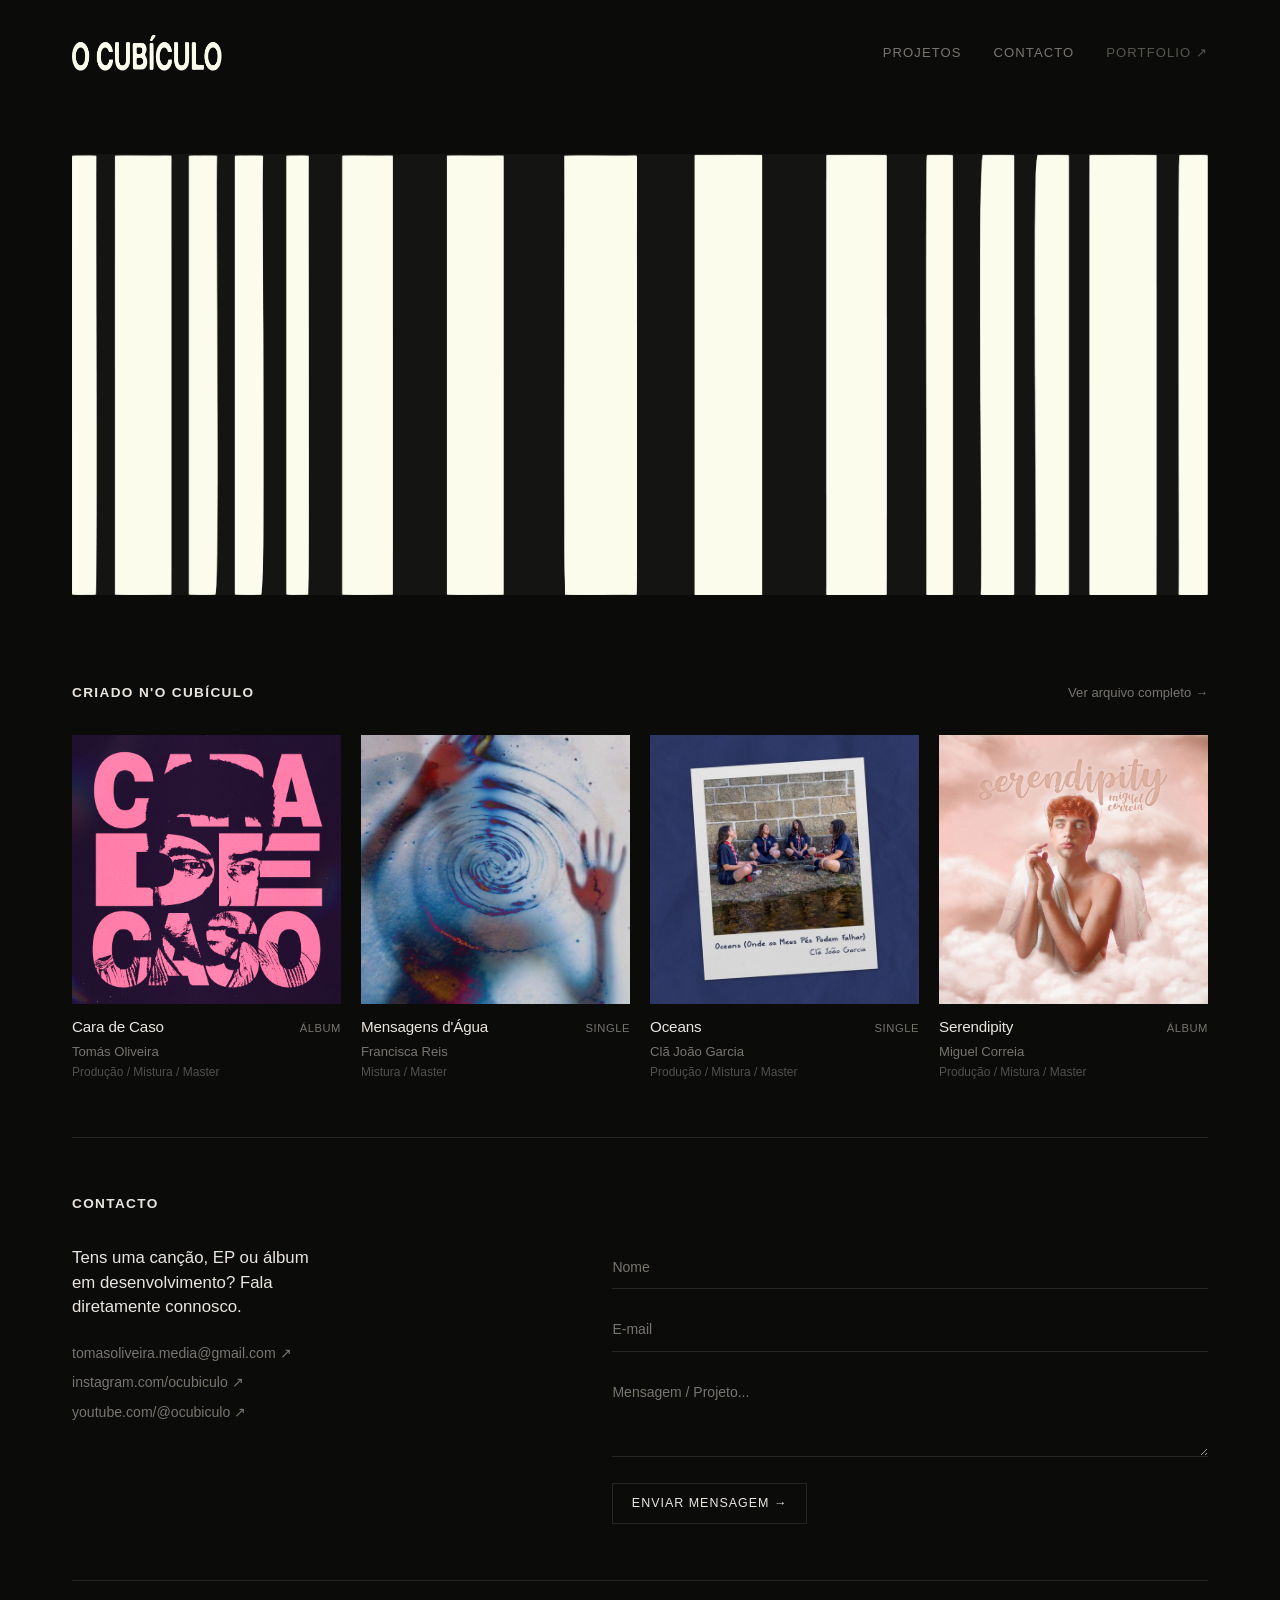
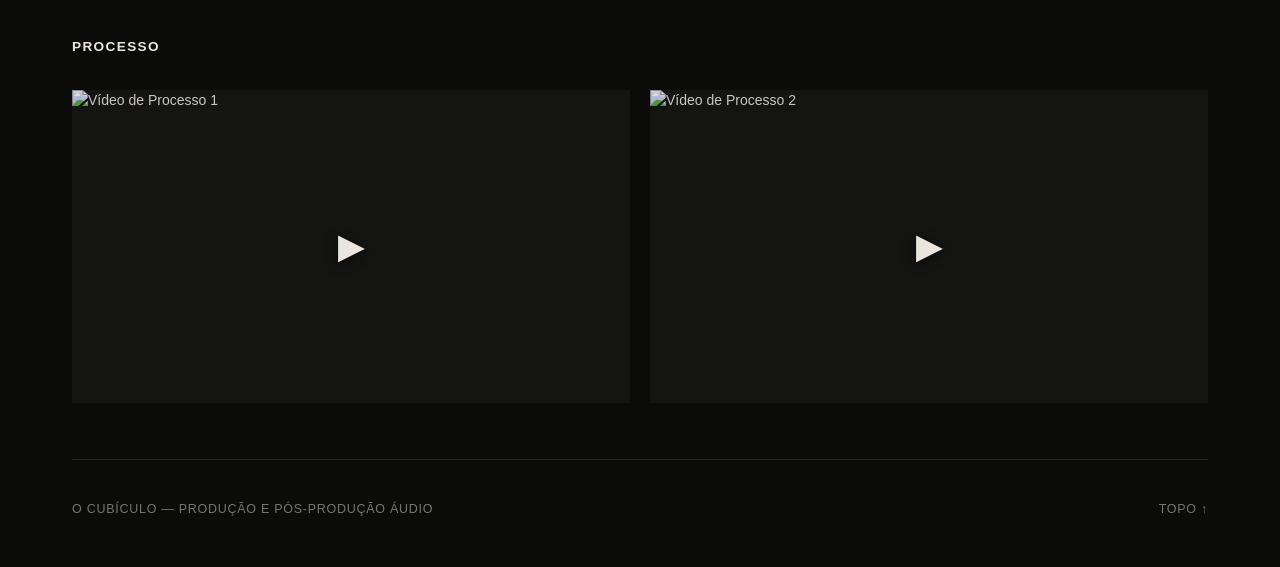
==== commit ef0e8840: "e" ====
--- a/cubiculo/index.html
+++ b/cubiculo/index.html
@@ -107,7 +107,7 @@
             </div>
         </section>
 
-        <!-- CONTACTO -->
+         <!-- CONTACTO -->
         <section id="contacto" class="section">
             <div class="section-bar">
                 <h2>Contacto</h2>
@@ -119,6 +119,7 @@
                     <div class="contact-links">
                         <a href="mailto:tomasoliveira.media@gmail.com">tomasoliveira.media@gmail.com ↗</a>
                         <a href="https://instagram.com/ocubiculo" target="_blank" rel="noreferrer">instagram.com/ocubiculo ↗</a>
+                        <a href="https://www.youtube.com/channel/UCFnRXcq1l0k4vdRozqd21TQ" target="_blank" rel="noreferrer">youtube.com/@ocubiculo ↗</a>
                     </div>
                 </div>
 
@@ -137,6 +138,27 @@
             </div>
         </section>
 
+        <!-- VÍDEOS DE PROCESSO -->
+        <section class="section">
+            <div class="section-bar">
+                <h2>Processo</h2>
+            </div>
+
+            <div class="videos-grid">
+                <div class="video-card">
+                    <div class="video-embed yt-facade" data-id="i1QkJxJHWWk" role="button" tabindex="0" aria-label="Reproduzir vídeo de processo 1">
+                        <img src="https://i.ytimg.com/vi/i1QkJxJHWWk/hqdefault.jpg" alt="Vídeo de Processo 1" loading="lazy" />
+                    </div>
+                </div>
+
+                <div class="video-card">
+                    <div class="video-embed yt-facade" data-id="a8SZSNYCGrU" role="button" tabindex="0" aria-label="Reproduzir vídeo de processo 2">
+                        <img src="https://i.ytimg.com/vi/a8SZSNYCGrU/hqdefault.jpg" alt="Vídeo de Processo 2" loading="lazy" />
+                    </div>
+                </div>
+            </div>
+        </section>
+
         <footer class="site-footer">
             <span>O Cubículo — Produção e Pós-Produção Áudio</span>
             <a href="#top">Topo ↑</a>
--- a/cubiculo/style.css
+++ b/cubiculo/style.css
@@ -310,6 +310,59 @@
     color: var(--text);
 }
 
+/* ---------- Vídeos de Processo ---------- */
+
+.videos-grid {
+    display: grid;
+    grid-template-columns: repeat(2, 1fr);
+    gap: 1.25rem;
+}
+
+.video-card {
+    background: #141413;
+    overflow: hidden;
+}
+
+.video-embed {
+    position: relative;
+    aspect-ratio: 16 / 9;
+    background: #141413;
+}
+
+.video-embed iframe {
+    width: 100%;
+    height: 100%;
+    border: 0;
+    display: block;
+}
+
+.yt-facade {
+    cursor: pointer;
+}
+
+.yt-facade img {
+    width: 100%;
+    height: 100%;
+    object-fit: cover;
+    opacity: 0.85;
+    transition: opacity 200ms ease;
+}
+
+.yt-facade:hover img {
+    opacity: 1;
+}
+
+.yt-facade::after {
+    content: "▶";
+    position: absolute;
+    inset: 0;
+    display: grid;
+    place-items: center;
+    font-size: 2.2rem;
+    color: var(--text);
+    text-shadow: 0 2px 12px rgba(0, 0, 0, 0.6);
+}
+
 /* ---------- Responsivo ---------- */
 
 @media (max-width: 1024px) {
@@ -344,4 +397,10 @@
     .projects-grid {
         grid-template-columns: 1fr;
     }
+}
+
+@media (max-width: 768px) {
+    .videos-grid {
+        grid-template-columns: 1fr;
+    }
 }
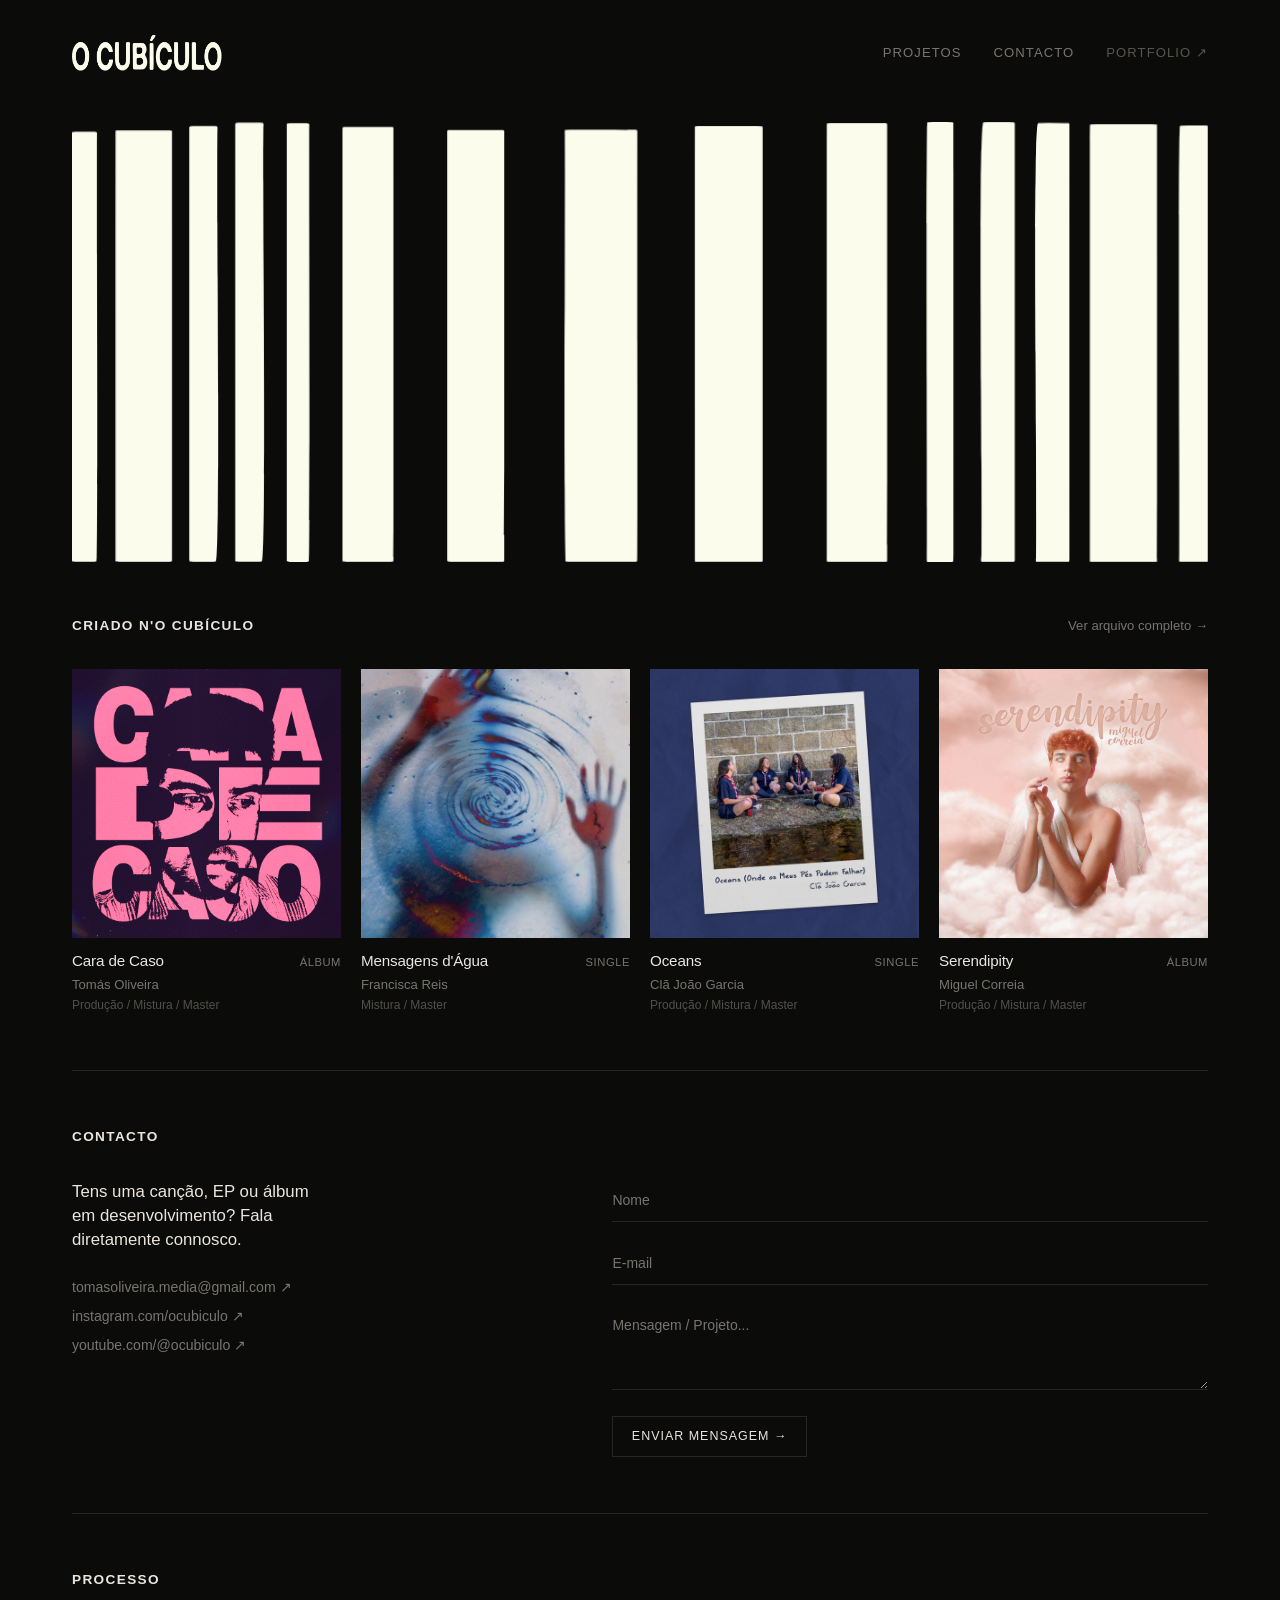
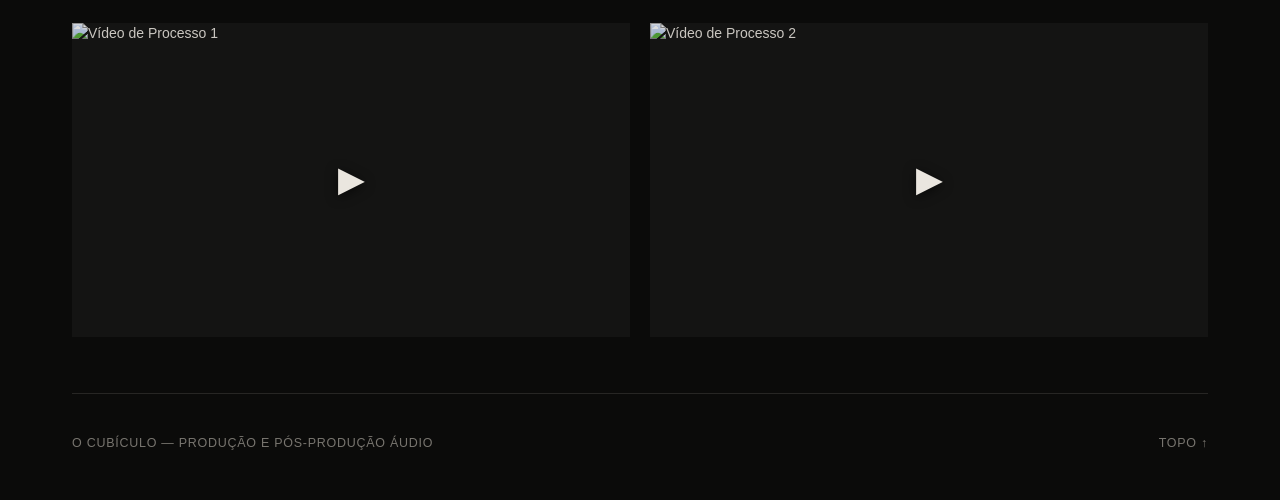
==== commit a9e7f31b: "j" ====
--- a/cubiculo/index.html
+++ b/cubiculo/index.html
@@ -5,7 +5,7 @@
     <meta charset="UTF-8" />
     <meta name="viewport" content="width=device-width, initial-scale=1.0" />
     <title>O CUBÍCULO</title>
-    <meta name="description" content="O Cubículo — Produção musical, mistura e masterização por Tomás Oliveira." />
+    <meta name="description" content="O Cubículo — Produção e Pós-Produção Áudio" />
     <link rel="stylesheet" href="./style.css" />
     <link rel="icon" type="image/x-icon" href="./img/icon.ico" />
 </head>
@@ -29,7 +29,29 @@
         <!-- HERO -->
         <section class="hero">
             <div class="hero-image-wrap">
-                <img src="./img/cub-marca.png" alt="O Cubículo" />
+                
+                <svg class="logo-bars" fill="#fcfced" xmlns="http://www.w3.org/2000/svg" viewBox="0 0 2998.77 1161.22" role="img" aria-label="O Cubículo">
+                <g>
+                <g>
+                <path  d="M1488.88,1161.2h-5.16s-175.81,0-175.81,0l-1.95-.94-2.01-.29-1.37-.63-.51-29.15-.43-24.99-.56-46.05-.43-94.83-.2-10.07-.14-14.07-.24-95.99v-167.88s.27-149.48.27-149.48l.18-35.51.2-8.99.09-62.06.15-135.83.12-81.05.11-76.98-.12-70.97-.19-50.04v-2.38c0-.45,1.36-.67,1.83-.69l11.41-.57,11.86-.34,95.82.15,9.18.4,32.59.09,4.37-.41,18.92-.14c1.08,0,3.9.61,4.7,1.25s.7,3.58.7,4.57l-.02,21.27-.15,170.68v69.29s.18,296.66.18,296.66l.15,123.55.02,335.87-.14,45.59-.19,47.95-.21,40.14c-.18.39-.79,1.47-1.11,1.66l-1.89,1.21Z"/>
+                <path  d="M1821.93,1161.2h-171.92s-5.17,0-5.17,0l-.6-4.31-.04-412.66-.02-639.59.1-102.76c.2-.33.81-1.32.97-1.33l6.69-.41,96.83-.08h21.1s39,.14,39,.14l12.02.17c.95.01,2.27,1.88,2.27,3.43v1152.07c0,2.27-.58,4.21-1.23,5.34Z"/>
+                <path  d="M2863.76,1161.2h-5.15s-170.86,0-170.86,0c-.29-.25-.89-2.32-.89-3.34V38.77s.24-34.26.24-34.26c0-.84.34-3.97,1.14-4l14.57-.4,89.89-.07h15.08s42.03.13,42.03.13l12.55.22c.22,0,1.84,1.07,1.83,1.26l-.12,7.13.07,336.68v659.6s-.1,146.91-.1,146.91l-.29,9.23Z"/>
+                <path  d="M2150.85,1161.2h-157.11c-.8-1.64-1.41-4.76-1.39-6.81l.15-13.5-.06-246.75-.03-826.42.11-63.27c0-1.1.39-3.95,1.34-3.98l9.08-.34h133.74s11.18.18,11.18.18c.95.02,2.86.86,3.95,1.61l.02,425.48v526.7s-.02,161.91-.02,161.91l-.03,41.29-.94,3.9Z"/>
+                <path  d="M1136.91,1161.2h-5.49s-131.79-.01-131.79-.01c-.44-.06-2.26-1-2.72-.99l-4.23.11c-.66.02-2.17-1.44-2.17-2.44V4.77c0-1.36,2.07-2.92,2.98-2.97l4.37-.22,33.11-.04,71.91.07h31.04s5.9.66,5.9.66c.2.02.73.9,1.12,1.51v401.57s.02,286.89.02,286.89v223.96s-.02,172.83-.02,172.83v21.23s0,1.94,0,1.94l-.02,28.01v2s0,1.99,0,1.99v2s0,2.02,0,2.02v2.17s0,8.59,0,8.59c0,.17-.89,1.01-1.07,1.03l-1.84.25c-.26.14-1.31.72-1.08.94Z"/>
+                <path  d="M259.98,1161.2h-5.12s-131.86,0-131.86,0c-.13-.14-1.57-1.02-1.96-1.01l-4.56.09-1.61-1.41-.06-599.46-.04-273.89.12-165.03.05-114.97v-3.06c2.56-.37,4.92-.88,6.96-.88l35.13-.04,73.9.07,27.03.03,4.96.61c.18.02,1.04,1.51,1.04,1.75l-.02,21.7.02,215.84.02,853.4-.07,63.18c.02,1.62-.97,1.54-2.04,1.97l-1.89,1.11Z"/>
+                <path  d="M843.93,1161.2h-5.33s-115.2,0-115.2,0c-.44-.21-1.98-.99-2.46-.99l-5.07-.04c-.49,0-1.85-1.67-1.85-2.37V127.63s.04-114.01.04-114.01l.06-9.01c0-.78,1.94-2.6,2.73-2.64l8.03-.45,45.08.04,66.94.07,9.05.33c.92.03,2.58,1.63,2.57,2.42l-.02,2.41.02,458.58.02,526.65-.04,89.11v2.14s-.02,63.92-.02,63.92v10.81c0,.63-.92,2.09-1.5,2.12l-2.05.1c-.25.16-1.22.78-1.01.99Z"/>
+                <path  d="M2486.85,1161.2h-81s-5.06,0-5.06,0c-.44-.73-1.26-3.76-1.17-5.04l1.09-15,.2-96.97-.16-129.82-.24-20.12-.23-9.98-.3-13.13-.37-128.72-.2-33.13-.21-26.98-.23-9.15-.36-154.69-.17-55.1-.11-36.72v-152.73s.1-27.53.1-27.53l.18-36.03.36-73.87.63-25.06.41-33.06.57-6.86.48-16.09.98-24,.97-16.02.61-5.02.77-6.35c.1-.85.69-3.54,1.51-3.57l8.91-.32,57.99.05,13.1.18c.79.01,2.82,1.46,2.82,2.48v1149.99s-.24,5.97-.24,5.97c-.03.62-1.45,2.26-1.62,2.41Z"/>
+                <path  d="M2630.84,1161.2h-85.1s-.57-.69-.57-.69c-.36-.61-1.07-2.63-1.02-3.38l.54-8.92.29-60.99v-55.99s-.13-60.06-.13-60.06l-.25-113.81-.21-33.1-.2-25.99-.23-9.13-.36-130.72-.18-36.12-.09-16.09-.38-4.92-.13-39.02-.23-69.93-.19-66.11v-151.75s.19-48.12.19-48.12l.22-40.96.25-17.97.32-9.01.18-17.05.45-41.96.56-18.99.42-25.02.54-11.94.62-9.97.57-9.05.89-13.16,1.05-7.82c.11-.82,1.51-2.91,1.86-3.2l27.31-.28,39.96.2,12.01.21c1.69.03,3.04,1,3.04,2.06v2.33s0,1149.02,0,1149.02v2.42c0,.58.04,1.79-.08,1.98l-1.91,2.97Z"/>
+                <path  d="M2997.75,1161.21h-68.96s-5.06,0-5.06,0c-.42-.49-1.19-3-1.18-4.01l.22-21.07.06-123.81-.07-66.12-.21-99.86-.16-46.05-.11-44.81-.34-271.13v-246.83s.33-127.38.33-127.38l.27-24.72.39-36.95.21-16.1.35-6,.67-22.77c.02-.79.97-3.22,1.82-3.23l20.65-.28h37.15s12,.31,12,.31c.76.02,2.54.41,2.71,1.01s.27,1.74.27,3.45l.02,1153.77c-.14.57-.94,2.8-1.02,2.59Z"/>
+                <path  d="M495.93,1161.18l-54.94.03c-.11-.12-1.56-.99-2.04-.99l-5.92-.09c-.54,0-2.11-1.31-2.11-1.91v-4.38s0-1149.02,0-1149.02c0-1.03,2.15-2.61,2.94-2.67l7.13-.53,54.03-.03,7.95.6c.86.06,2.58,1.82,2.54,2.65l-.47,11.58-.25,44.04-.23,9.06v73.86s.25,10.22.25,10.22l.33,157.65.18,32.17.1,16.6.3,49.44.45,99.83.17,37.06.08,18.69.36,113.22.12,72.12v124.82s-.12,53.1-.12,53.1l-.33,59.97-.26,28-.48,35.97-.53,28.01-.49,22.01-.72,20.97-.98,20.08-1.23,14.41c-.09,1-1.91,2.33-2.69,2.56l-3.14.92Z"/>
+                <path  d="M374.97,1161.2h-55.99c-.12-.14-1.5-.97-1.95-.98l-5.24-.11c-.82-.02-1.77-1.64-2.23-3.24V4.78s2.17-2.65,2.17-2.65l8.22-.52h54s7.98.62,7.98.62c.71.06,2.18,1.61,2.17,2.44l-.35,18.74-.33,44.45v77.38s.34,113.15.34,113.15l.3,101.91.15,31.08.19,8.97.14,11,.23,47.12.39,147.73.19,46.11.12,26.39.14,28.6.24,9.19-.02,187.58-.26,10.2-.23,30.98-.18,27.04-.36,62.9-.17,10.04-.39,15-.53,30.99-.59,21-1.45,31.93-.64,7.02-.69,6.32c-.05.46-.1,2.09-.52,2.18l-2.82.61-1.75.38c-.15.03-.19.17-.29.55Z"/>
+                <path  d="M2324.85,1161.2h-62.02s-5.05,0-5.05,0c-.74-1.27-1.39-4.16-1.39-5.77l.05-11.23.17-36.03v-90.97s-.17-133.83-.17-133.83l-.1-53.8-.2-154.1-.18-10.16-.06-57.1-.1-160.86v-179.89s.12-115.93.12-115.93l.16-10.16.39-70.86.13-16.07.38-40.04.73-11.98c.02-.41.63-1.98,1.03-1.99l2.99-.07,12.13-.27h1.94s31.07,0,31.07,0l16.84.32c.9.02,2.7,1.48,2.85,2.17l-.04,113.75.2,12.47v1013.07s-.22,15.96-.22,15.96c-.01.88-1.33,3.2-1.64,3.38Z"/>
+                <path  d="M59,1161.2H8c.37-.28-.85-.67-1.16-.73l-6.83-1.27V3.45s4.24-.98,4.24-.98c1.95-.41,5.53-.9,7.7-.89l43.13.02c6.37,0,11.17.58,10.96,3.53l-.3,4.41-.13,34v131.9s.22,155.93.22,155.93l.19,136.95.2,101.97.16,60.05.11,76.66v195.53s-.12,49.71-.12,49.71l-.15,33.06-.41,87.88-.59,57.99-.31,21.17-.63,6.79c-.04.43-1.92.78-2.41.96l-2.87,1.11Z"/>
+                <path  d="M619.9,1161.18h-45.91c-.44-.24-2.18-.95-2.87-1.04l-3.1-.43c-.81-.11-.98-2.13-.98-3.85V4.85c0-.37.98-2.27,1.34-2.3l9.44-.9,29.16-.16,9.99.25,6.94.49c.67.05,2.43,1.66,2.42,2.47l-.24,15.94.06,220.67.18,108.99.1,53.81.23,246.11.12,121.99v74.19s-.34,204.08-.34,204.08l-.28,39.76-.38,43.93-.74,25.17-2.09.75-3.04,1.09Z"/>
+                </g>
+                </g>
+                </svg>
+            
             </div>
         </section>
 
@@ -165,6 +187,7 @@
         </footer>
 
     </main>
+    <script src="./script.js" defer></script>
 </body>
 
 </html>
--- a/cubiculo/style.css
+++ b/cubiculo/style.css
@@ -48,14 +48,18 @@
     justify-content: space-between;
     align-items: center;
     padding: 2.2rem 0;
-    /* Linha removida para limpar abaixo do logo/header */
-}
-
-.logo-text {
-    font-size: 1.15rem;
-    font-weight: 600;
-    text-transform: uppercase;
-    letter-spacing: 0.1em;
+}
+
+.logo-link {
+    display: inline-block;
+    line-height: 0;
+}
+
+.site-logo {
+    height: 36px;
+    width: auto;
+    display: block;
+    object-fit: contain;
 }
 
 .site-nav {
@@ -81,27 +85,14 @@
     opacity: 0.7;
 }
 
-.logo-link {
-    display: inline-block;
-    line-height: 0;
-}
-
-.site-logo {
-    height: 36px; /* Podes ajustar este valor para o logótipo ficar maior ou mais pequeno no topo */
-    width: auto;
-    display: block;
-    object-fit: contain;
-}
-
-/* ---------- Hero ---------- */
+/* ---------- Hero (Mais compacto em cima e em baixo) ---------- */
 
 .hero {
-    padding: 3rem 0 2rem;
+    padding: 1rem 0 1.5rem;
 }
 
 .hero-image-wrap {
     width: 100%;
-    background: #141413;
 }
 
 /* ---------- Secções ---------- */
@@ -111,9 +102,9 @@
     border-top: 1px solid var(--line);
 }
 
-/* Remove a linha especificamente na primeira secção (projetos) logo após o hero */
 #projetos {
     border-top: none;
+    padding-top: 1.5rem;
 }
 
 .archive-section {
@@ -208,6 +199,59 @@
     color: var(--muted);
     opacity: 0.65;
     margin: 0.1rem 0 0;
+}
+
+/* ---------- Vídeos de Processo ---------- */
+
+.videos-grid {
+    display: grid;
+    grid-template-columns: repeat(2, 1fr);
+    gap: 1.25rem;
+}
+
+.video-card {
+    background: #141413;
+    overflow: hidden;
+}
+
+.video-embed {
+    position: relative;
+    aspect-ratio: 16 / 9;
+    background: #141413;
+}
+
+.video-embed iframe {
+    width: 100%;
+    height: 100%;
+    border: 0;
+    display: block;
+}
+
+.yt-facade {
+    cursor: pointer;
+}
+
+.yt-facade img {
+    width: 100%;
+    height: 100%;
+    object-fit: cover;
+    opacity: 0.85;
+    transition: opacity 200ms ease;
+}
+
+.yt-facade:hover img {
+    opacity: 1;
+}
+
+.yt-facade::after {
+    content: "▶";
+    position: absolute;
+    inset: 0;
+    display: grid;
+    place-items: center;
+    font-size: 2.2rem;
+    color: var(--text);
+    text-shadow: 0 2px 12px rgba(0, 0, 0, 0.6);
 }
 
 /* ---------- Contacto ---------- */
@@ -310,59 +354,6 @@
     color: var(--text);
 }
 
-/* ---------- Vídeos de Processo ---------- */
-
-.videos-grid {
-    display: grid;
-    grid-template-columns: repeat(2, 1fr);
-    gap: 1.25rem;
-}
-
-.video-card {
-    background: #141413;
-    overflow: hidden;
-}
-
-.video-embed {
-    position: relative;
-    aspect-ratio: 16 / 9;
-    background: #141413;
-}
-
-.video-embed iframe {
-    width: 100%;
-    height: 100%;
-    border: 0;
-    display: block;
-}
-
-.yt-facade {
-    cursor: pointer;
-}
-
-.yt-facade img {
-    width: 100%;
-    height: 100%;
-    object-fit: cover;
-    opacity: 0.85;
-    transition: opacity 200ms ease;
-}
-
-.yt-facade:hover img {
-    opacity: 1;
-}
-
-.yt-facade::after {
-    content: "▶";
-    position: absolute;
-    inset: 0;
-    display: grid;
-    place-items: center;
-    font-size: 2.2rem;
-    color: var(--text);
-    text-shadow: 0 2px 12px rgba(0, 0, 0, 0.6);
-}
-
 /* ---------- Responsivo ---------- */
 
 @media (max-width: 1024px) {
@@ -379,28 +370,50 @@
     .site-header {
         flex-direction: column;
         align-items: flex-start;
-        gap: 1rem;
-        padding: 1.5rem 0;
+        gap: 1.1rem;
+        padding: 1.5rem 0 1.25rem;
     }
 
     .site-nav {
-        gap: 1.5rem;
+        gap: 1.25rem;
+        flex-wrap: wrap;
+    }
+
+    .hero {
+        padding: 0.5rem 0 1.5rem;
+    }
+
+    .section {
+        padding: 2.75rem 0;
+        border-top: 1px solid var(--line);
+    }
+
+    #projetos {
+        border-top: none;
+        padding-top: 1rem;
     }
 
     .contact-grid {
         grid-template-columns: 1fr;
         gap: 2rem;
     }
+
+    .videos-grid {
+        grid-template-columns: 1fr;
+    }
 }
 
 @media (max-width: 540px) {
     .projects-grid {
-        grid-template-columns: 1fr;
-    }
-}
-
-@media (max-width: 768px) {
-    .videos-grid {
-        grid-template-columns: 1fr;
+        grid-template-columns: repeat(2, 1fr);
+        gap: 1.25rem 0.75rem;
+    }
+
+    .card-title-row h3 {
+        font-size: 0.88rem;
+    }
+
+    .artist, .role, .badge {
+        font-size: 0.68rem;
     }
 }
